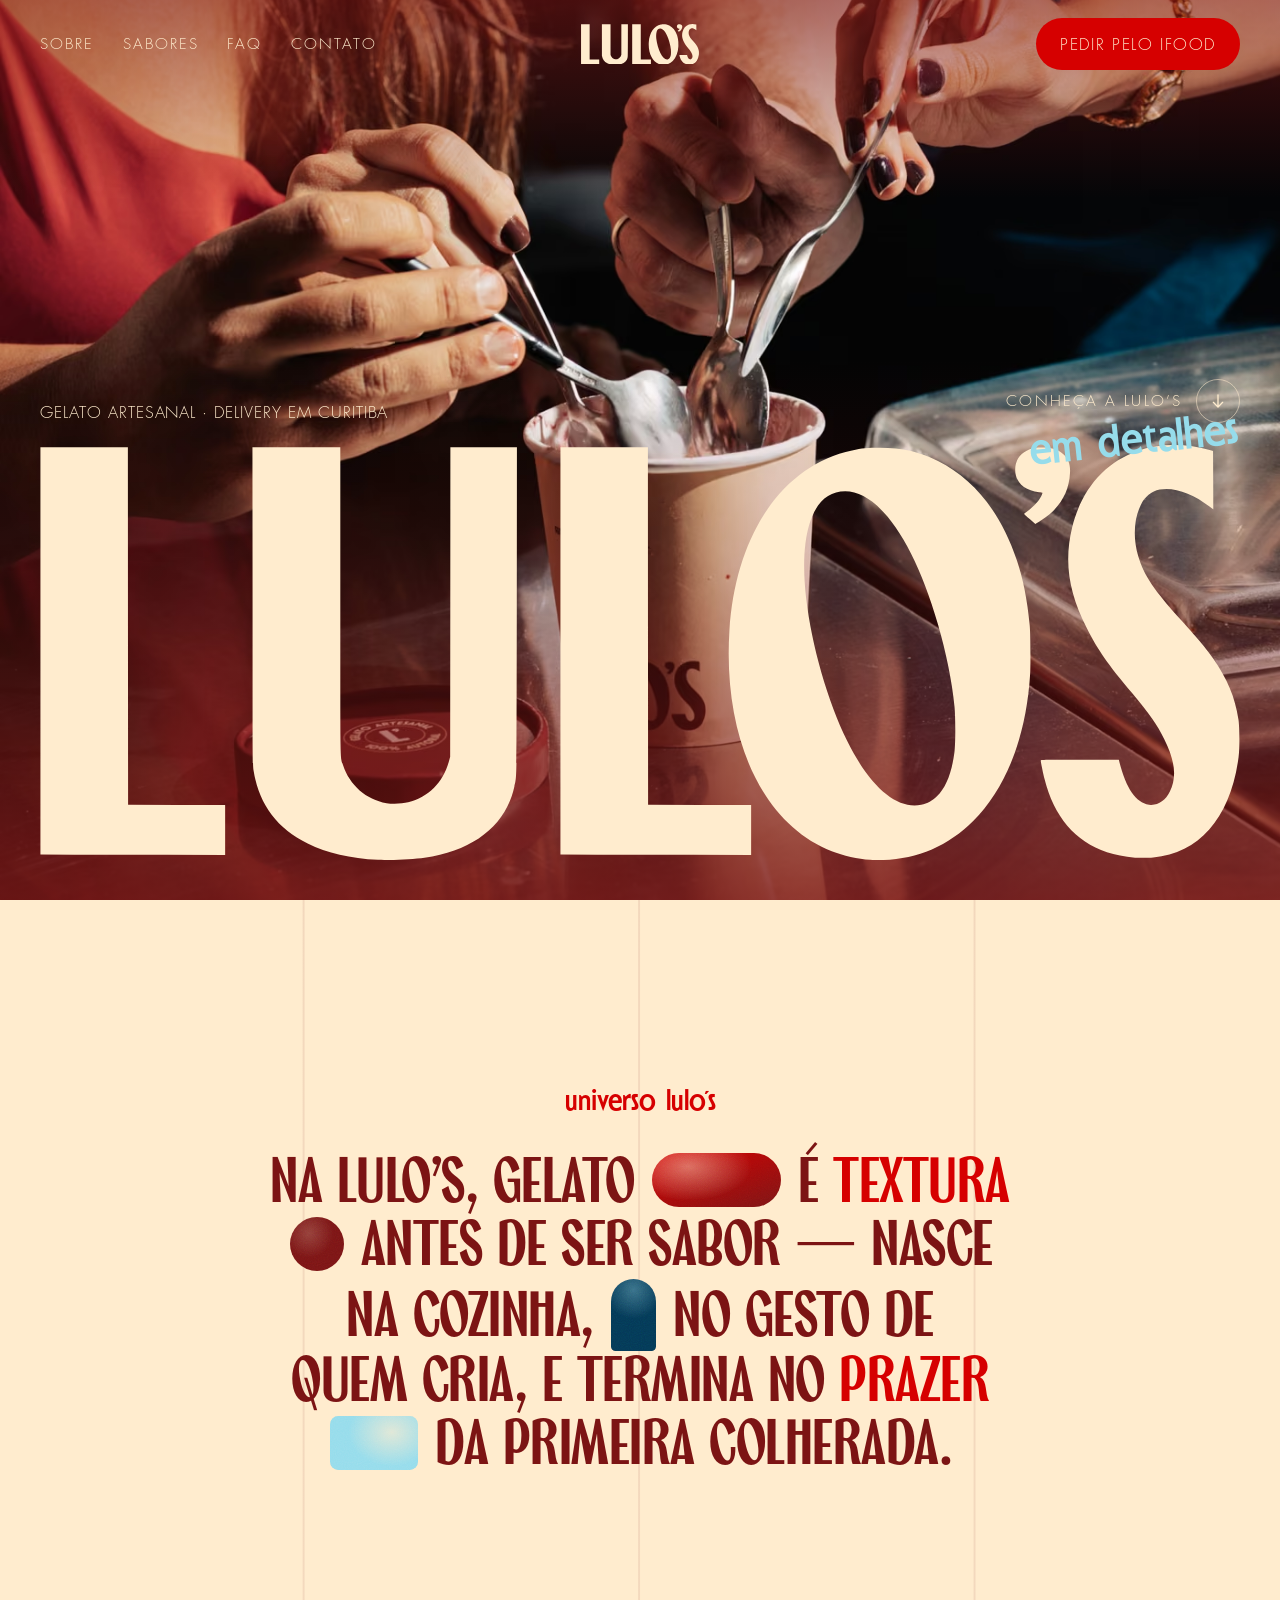
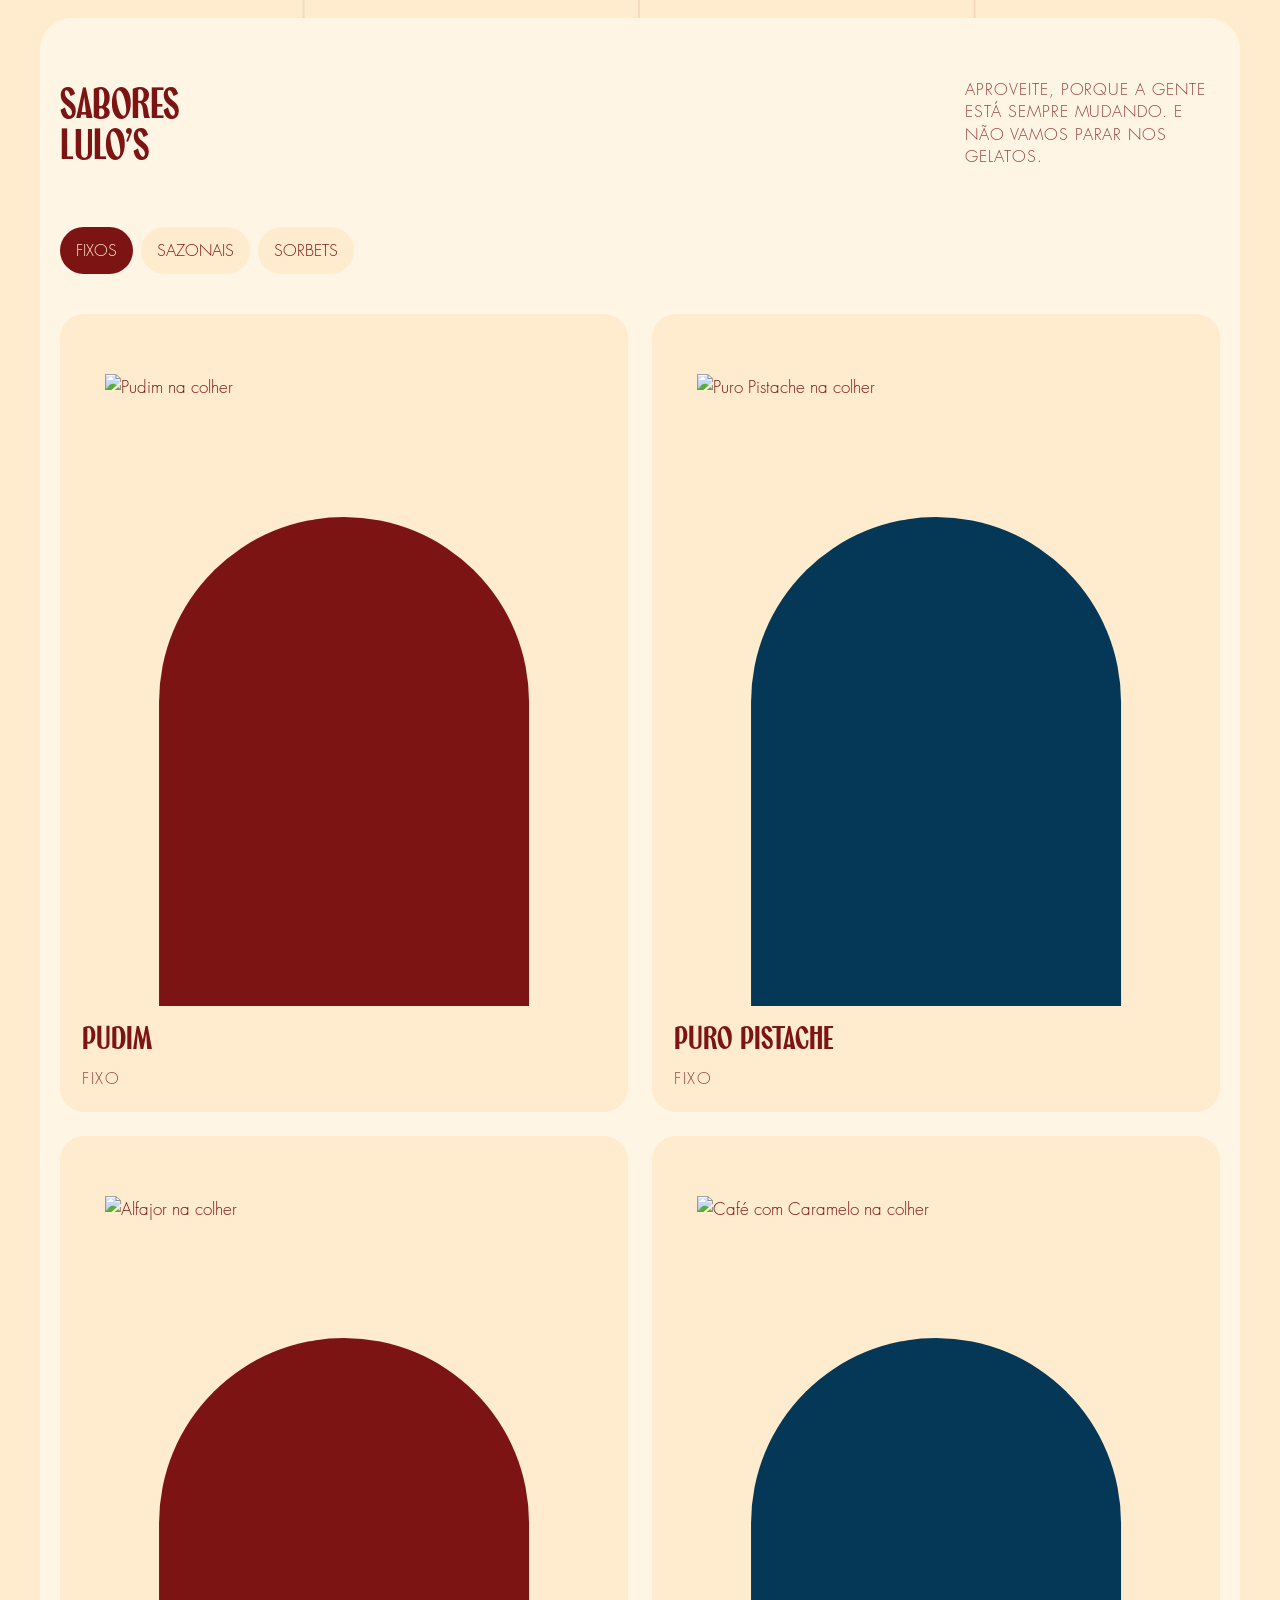
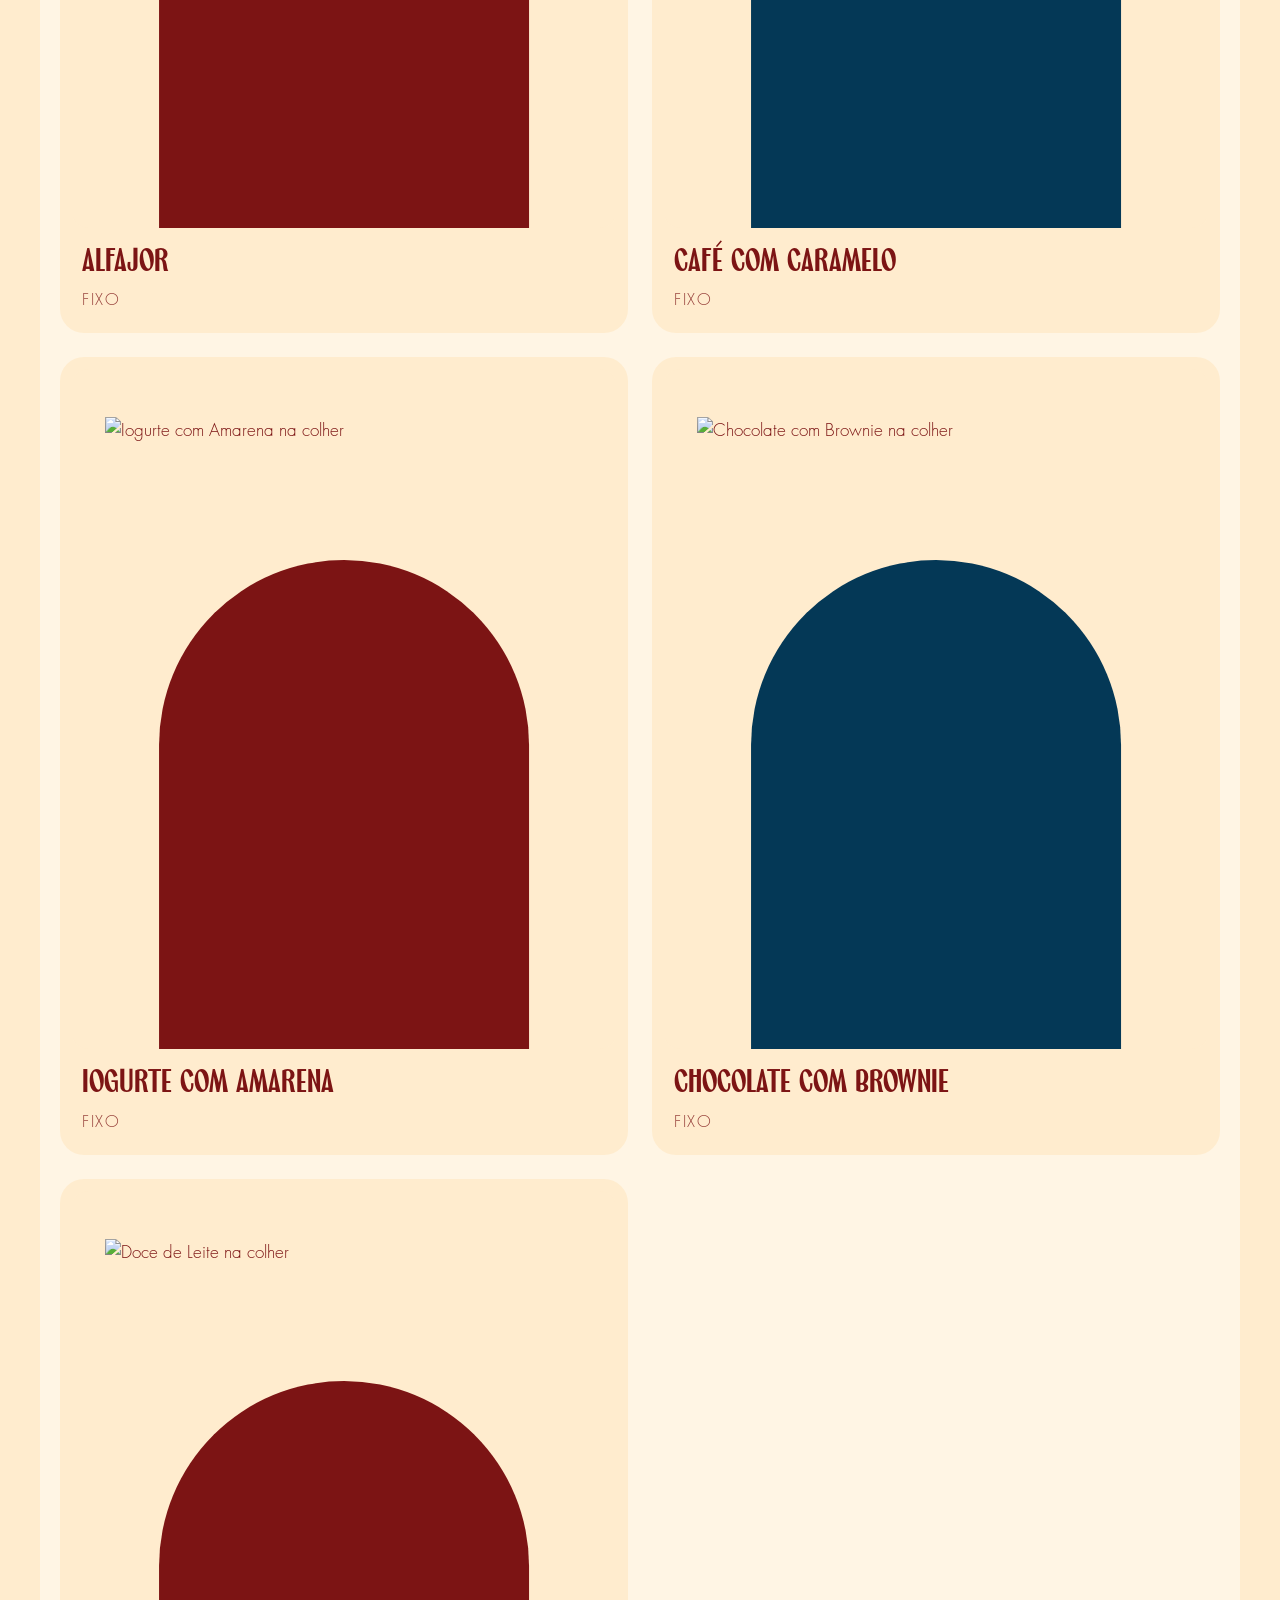
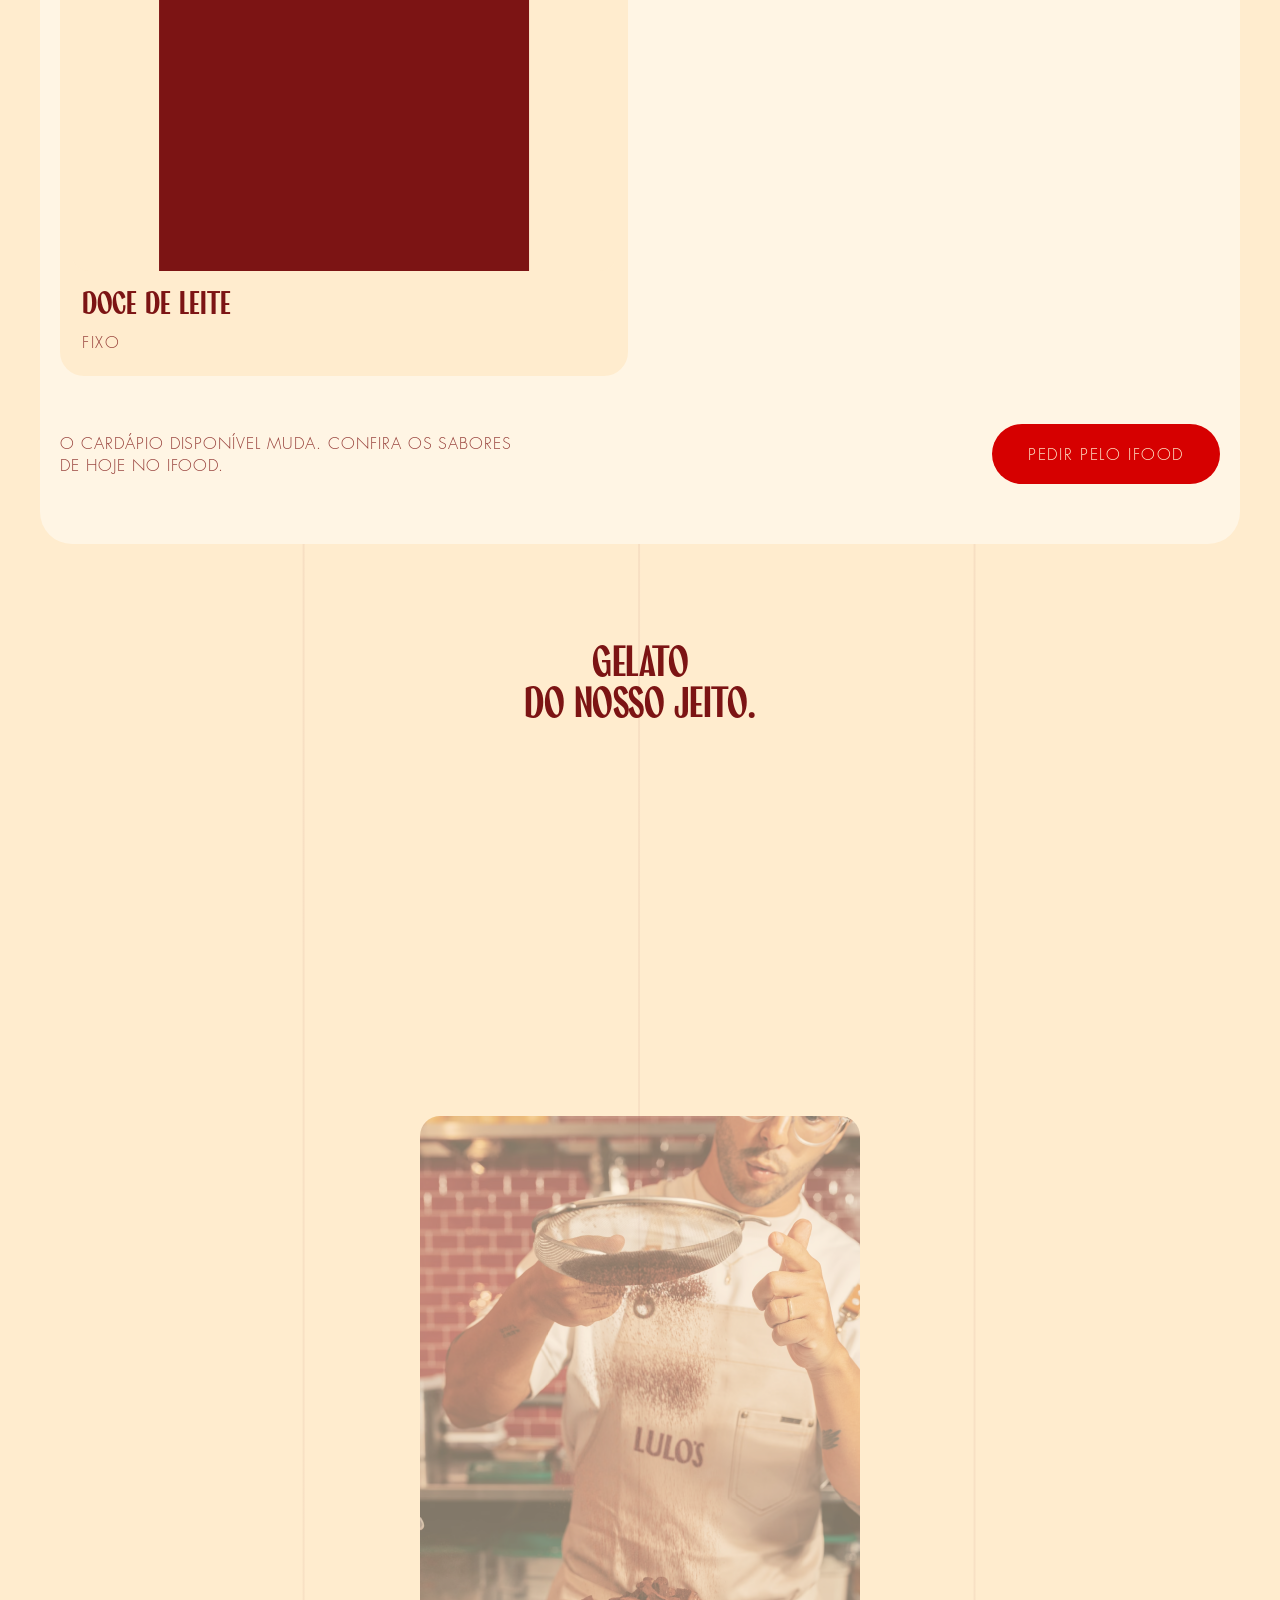
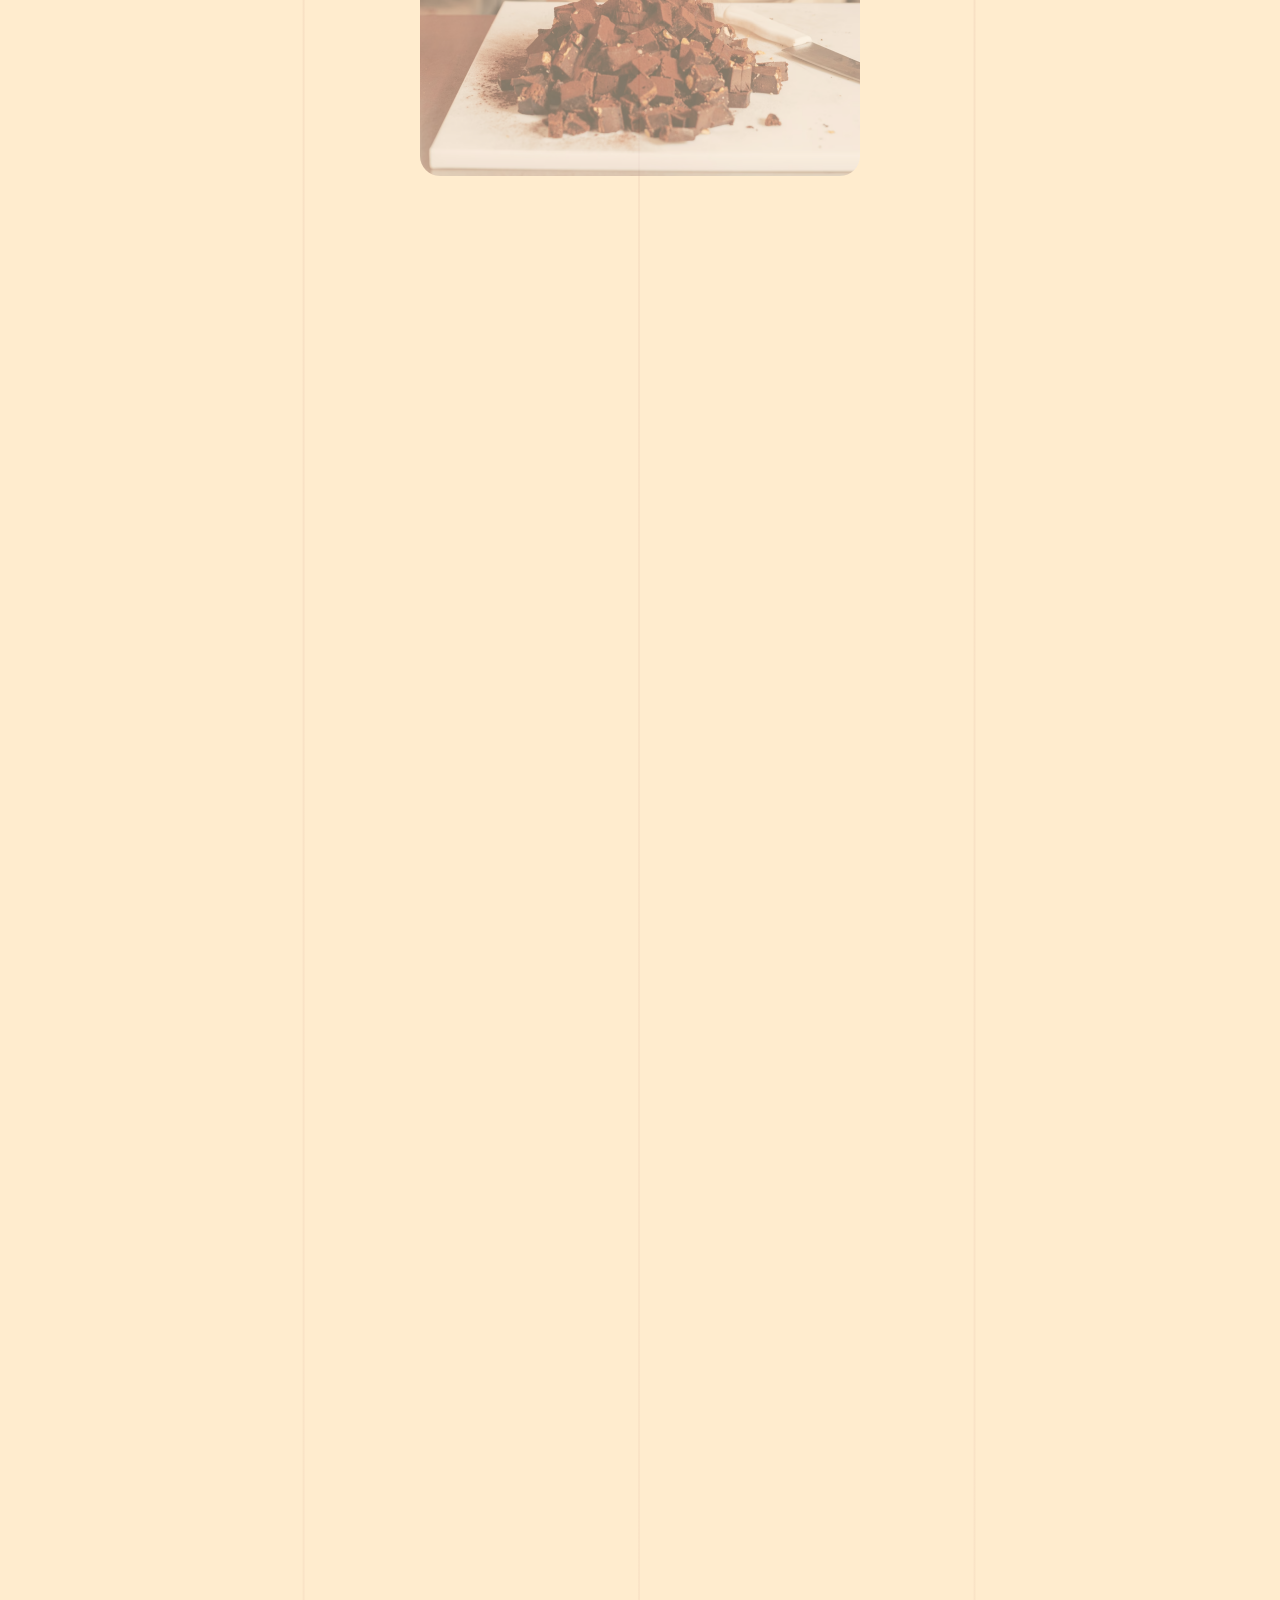
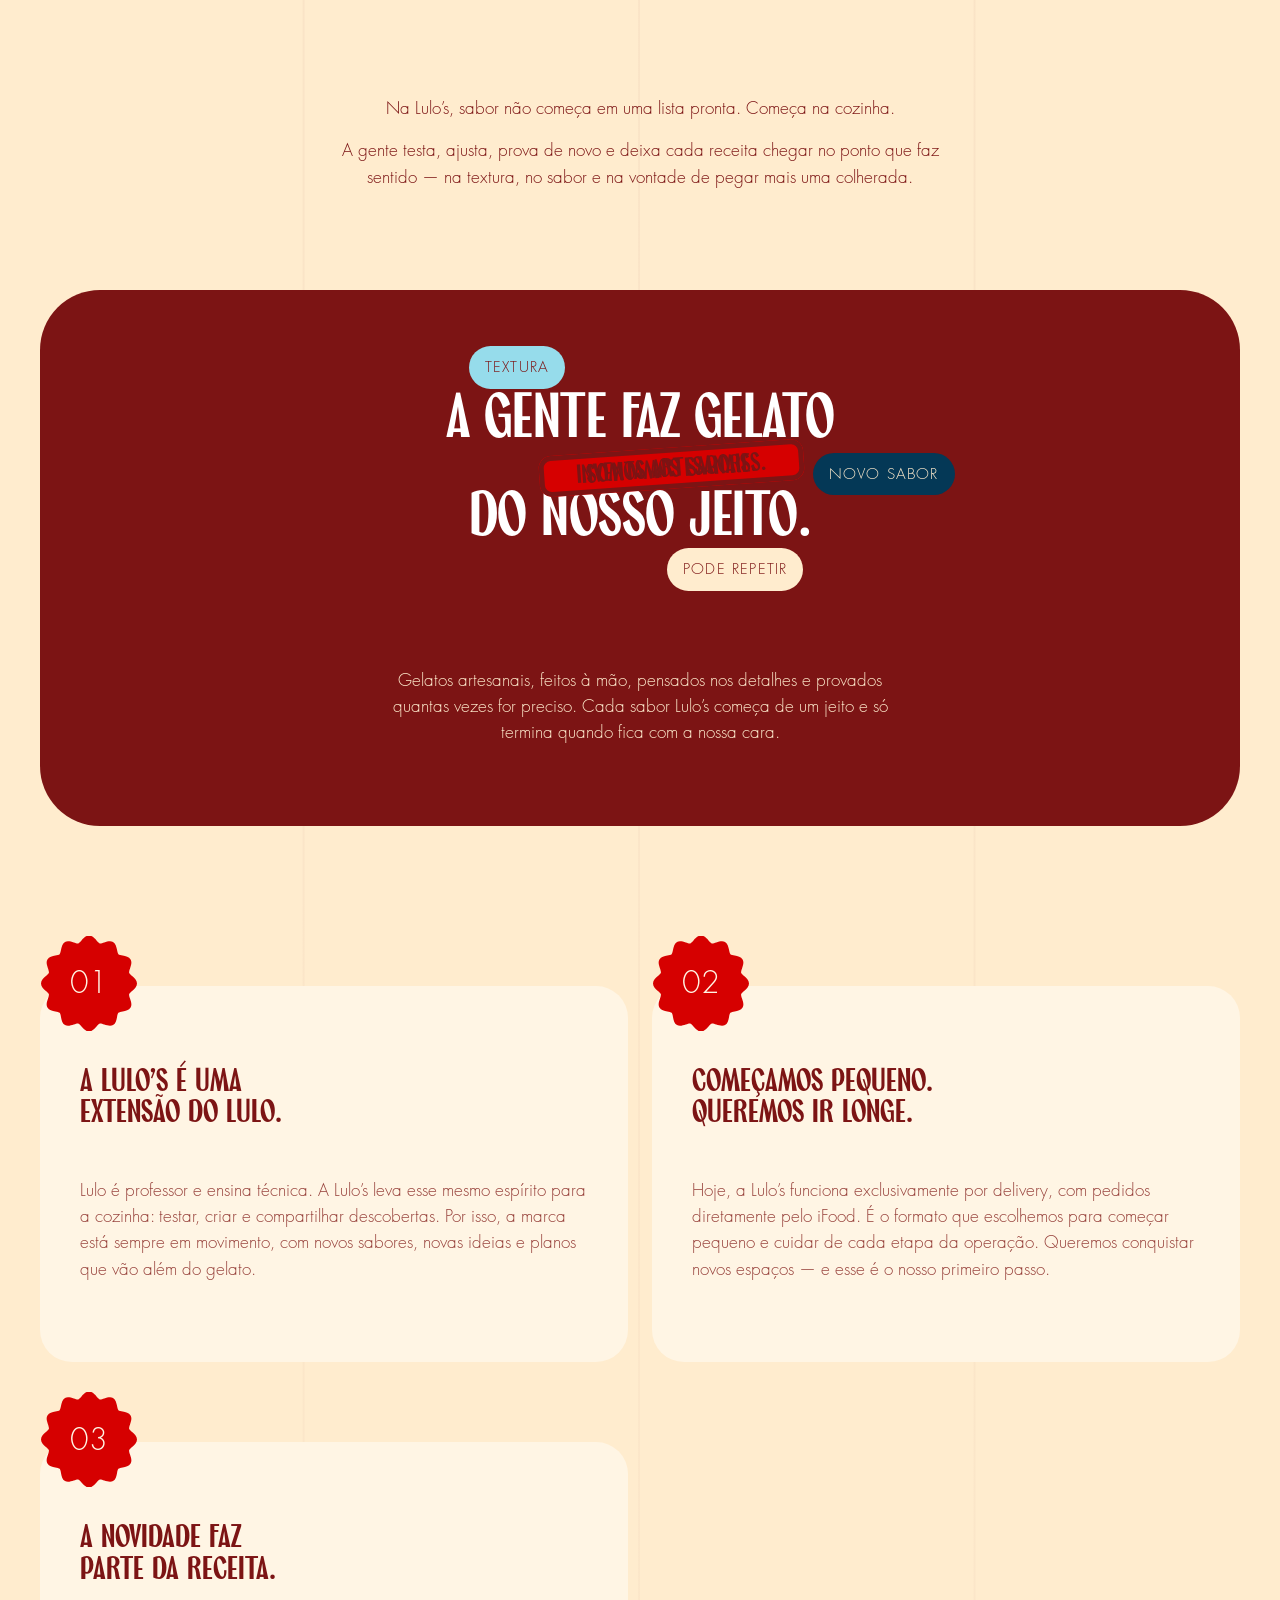
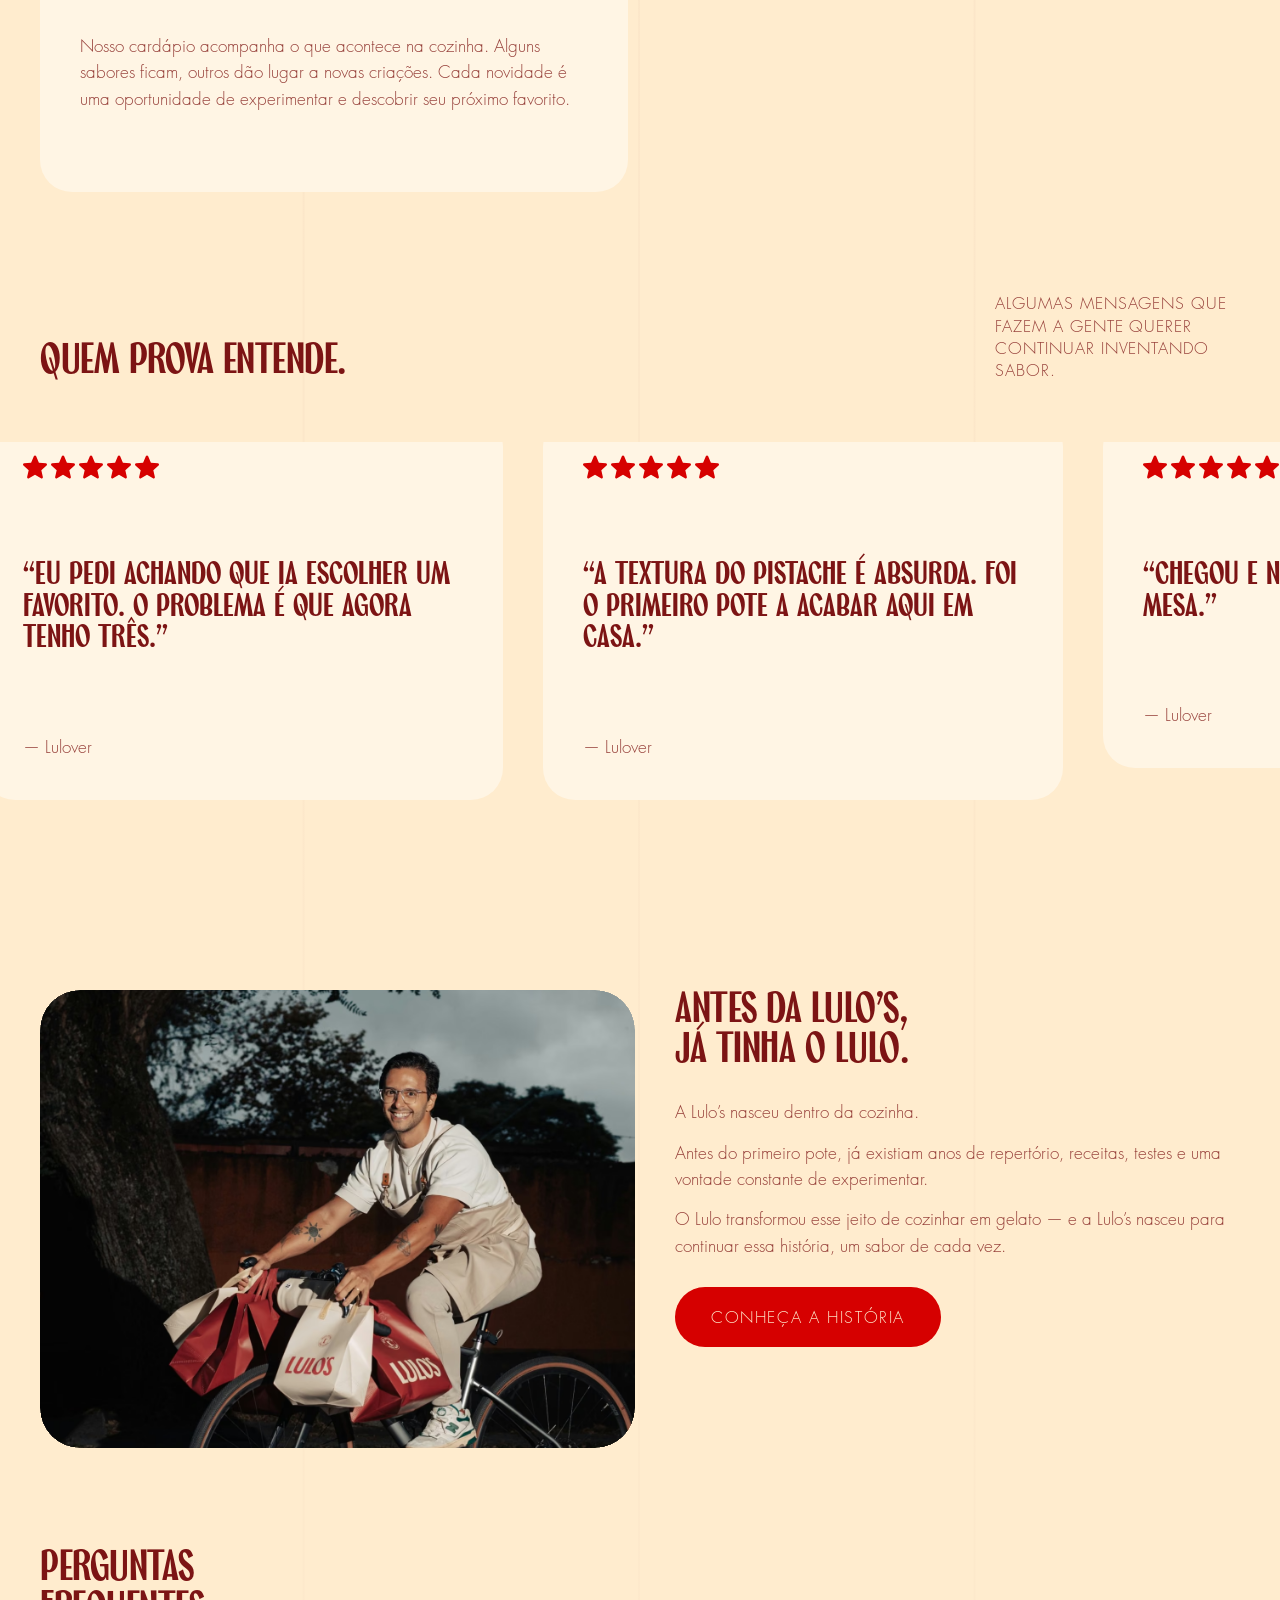
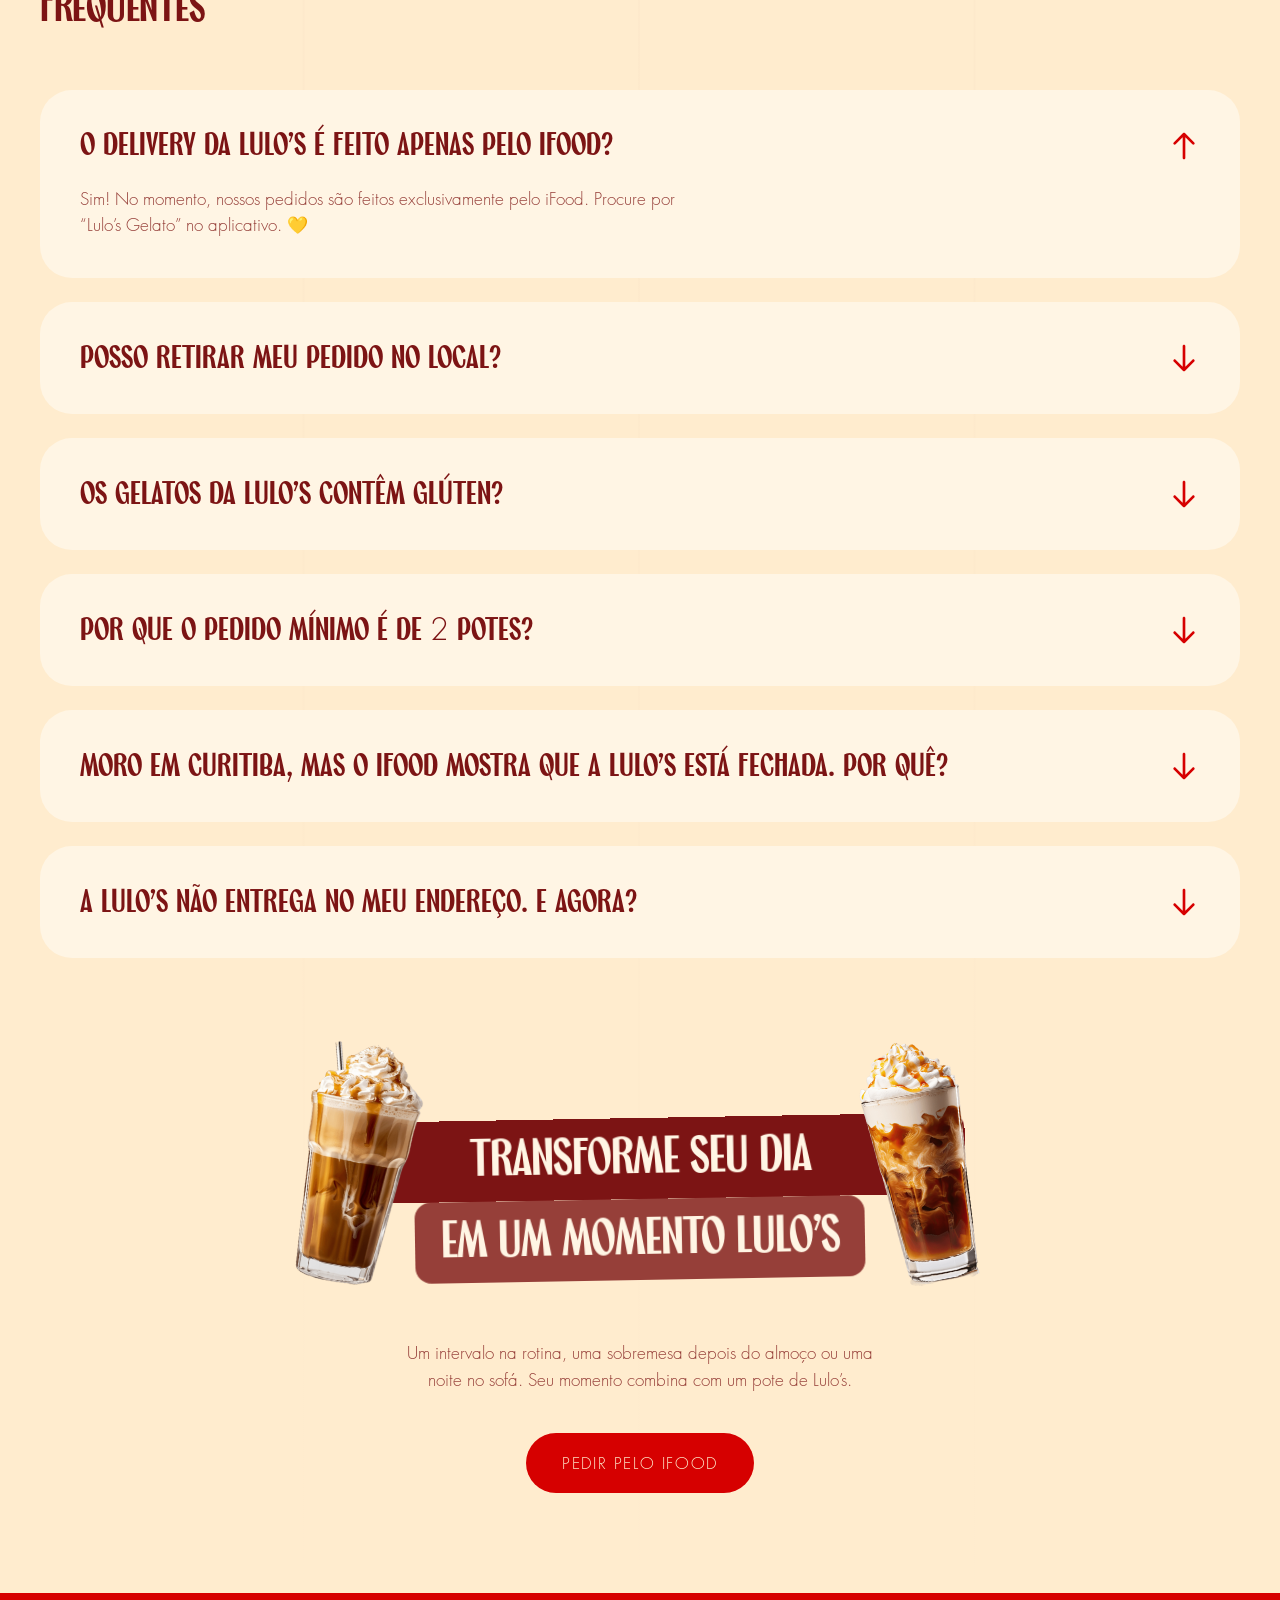
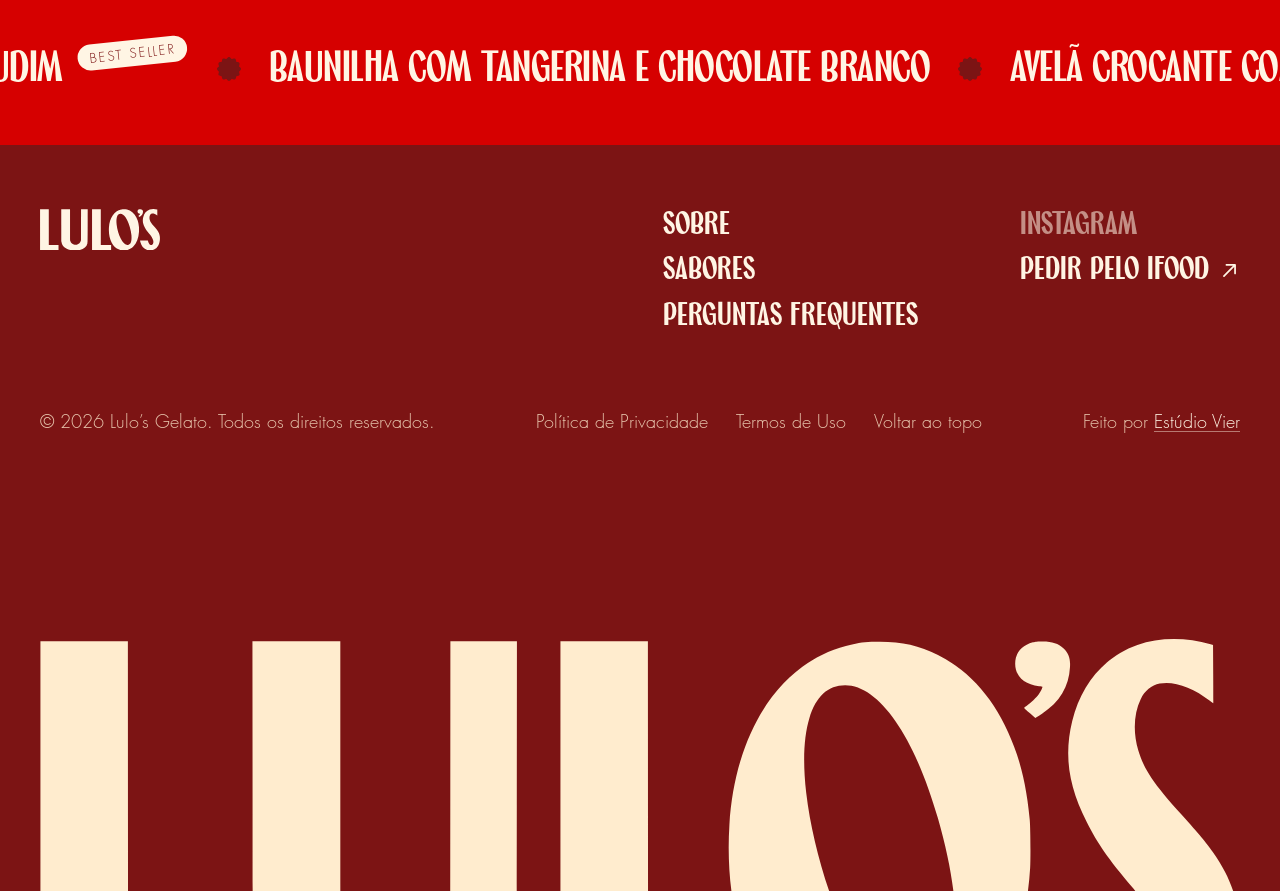
==== index.html @ 6654a29d "Site completo" ====
<!doctype html>
<html lang="pt-BR">
<head>
<meta charset="utf-8">
<meta name="viewport" content="width=device-width, initial-scale=1">
<title>Lulo's Gelato</title>
<meta name="description" content="Lulo's Gelato — gelato artesanal com delivery em Curitiba.">
<link rel="icon" href="assets/img/ui/favicon.svg" type="image/svg+xml">
<link rel="icon" href="assets/img/ui/favicon-32.png" sizes="32x32" type="image/png">
<link rel="apple-touch-icon" href="assets/img/ui/apple-touch-icon.png">
<meta name="theme-color" content="#7C1414">
<link rel="preload" href="assets/fonts/marcione-bold.woff2" as="font" type="font/woff2" crossorigin>
<link rel="preload" href="assets/fonts/futura-lt-pro-light.woff2" as="font" type="font/woff2" crossorigin>
<link rel="preload" as="image" type="image/avif" imagesrcset="assets/img/fotos/hero-pote-colheres-640.avif 640w, assets/img/fotos/hero-pote-colheres-1000.avif 1000w, assets/img/fotos/hero-pote-colheres-1400.avif 1400w, assets/img/fotos/hero-pote-colheres-2000.avif 2000w" imagesizes="100vw" fetchpriority="high">
<link rel="stylesheet" href="css/tokens.css">
<link rel="stylesheet" href="css/base.css">
<link rel="stylesheet" href="css/components.css">
<link rel="stylesheet" href="css/sections.css">
<script>document.documentElement.classList.add('js');</script>
</head>
<body>
<svg class="sr-only" aria-hidden="true" focusable="false" xmlns="http://www.w3.org/2000/svg">
<symbol id="i-star" viewBox="0 0 20 20"><path d="M 18.293 6.518 C 18.214 6.327 18.081 6.165 17.91 6.05 C 17.738 5.936 17.537 5.875 17.331 5.875 L 12.914 5.875 L 10.96 1.314 C 10.88 1.126 10.747 0.966 10.576 0.854 C 10.406 0.742 10.206 0.682 10.002 0.682 C 9.798 0.682 9.599 0.742 9.428 0.854 C 9.258 0.966 9.124 1.126 9.044 1.314 L 7.091 5.875 L 2.675 5.875 C 2.469 5.875 2.267 5.936 2.096 6.051 C 1.925 6.165 1.791 6.328 1.712 6.518 C 1.633 6.709 1.613 6.918 1.653 7.12 C 1.693 7.322 1.792 7.508 1.938 7.654 L 5.144 10.859 L 3.801 16.235 C 3.751 16.433 3.761 16.642 3.829 16.834 C 3.897 17.027 4.02 17.195 4.182 17.318 C 4.345 17.441 4.54 17.514 4.744 17.527 C 4.948 17.54 5.151 17.493 5.328 17.392 L 10.003 14.72 L 14.679 17.393 C 14.856 17.494 15.059 17.541 15.263 17.528 C 15.466 17.514 15.662 17.442 15.824 17.318 C 15.987 17.195 16.11 17.026 16.177 16.834 C 16.245 16.642 16.255 16.433 16.206 16.235 L 14.862 10.859 L 18.067 7.654 C 18.213 7.508 18.313 7.323 18.353 7.12 C 18.393 6.918 18.372 6.708 18.293 6.518 Z" fill="currentColor"/></symbol>
<symbol id="i-arrow-right" viewBox="0 0 16 16"><path d="M 12.388 7.333 L 8.859 3.805 C 8.599 3.545 8.599 3.122 8.859 2.862 C 9.119 2.602 9.542 2.602 9.802 2.862 L 14.469 7.529 C 14.729 7.789 14.729 8.211 14.469 8.471 L 9.802 13.138 C 9.542 13.398 9.119 13.398 8.859 13.138 C 8.599 12.878 8.599 12.455 8.859 12.195 L 12.388 8.667 L 1.997 8.667 C 1.629 8.667 1.331 8.368 1.331 8 C 1.331 7.632 1.629 7.333 1.997 7.333 Z" fill="currentColor"/></symbol>
<symbol id="i-badge" viewBox="0 0 96 95"><path d="M 96 47.5 C 96 50.717 93.401 52.995 91.1 54.998 C 89.875 56.086 88.353 57.402 88.135 58.238 C 87.884 59.153 88.547 61.146 89.097 62.737 C 90.07 65.587 91.158 68.793 89.601 71.506 C 88.009 74.242 84.632 74.894 81.667 75.489 C 80.053 75.81 78.016 76.211 77.374 76.852 C 76.734 77.493 76.333 79.508 76.012 81.145 C 75.429 84.121 74.764 87.486 72.028 89.078 C 69.659 90.44 66.282 89.593 63.271 88.586 C 61.531 87.99 59.596 87.384 58.761 87.612 C 57.937 87.818 56.609 89.352 55.532 90.589 C 53.518 92.878 51.24 95.488 48.011 95.488 C 44.795 95.488 42.494 92.878 40.49 90.577 C 39.426 89.33 38.098 87.818 37.273 87.589 C 36.415 87.384 34.537 87.979 32.809 88.551 C 29.672 89.627 26.364 90.44 24.006 89.078 C 21.258 87.475 20.594 84.109 20.022 81.145 C 19.69 79.508 19.301 77.493 18.66 76.852 C 18.019 76.211 15.981 75.81 14.344 75.489 C 11.379 74.894 8.013 74.242 6.434 71.506 C 4.865 68.793 5.953 65.576 6.937 62.737 C 7.464 61.123 8.139 59.153 7.899 58.238 C 7.67 57.413 6.159 56.074 4.911 54.998 C 2.61 52.995 0 50.717 0 47.5 C 0 44.26 2.61 41.982 4.911 39.967 C 6.159 38.891 7.67 37.563 7.899 36.739 C 8.139 35.823 7.464 33.854 6.937 32.263 C 5.953 29.401 4.865 26.184 6.434 23.471 C 8.013 20.735 11.379 20.071 14.367 19.488 C 15.981 19.167 18.019 18.766 18.66 18.125 C 19.301 17.484 19.69 15.458 20.022 13.832 C 20.594 10.867 21.258 7.502 24.006 5.899 C 26.364 4.537 29.741 5.373 32.763 6.426 C 34.412 6.975 36.449 7.594 37.273 7.387 C 38.098 7.17 39.426 5.624 40.49 4.4 C 42.494 2.099 44.795 -0.5 48.011 -0.5 C 51.24 -0.5 53.518 2.11 55.532 4.4 C 56.609 5.624 57.937 7.158 58.761 7.387 C 59.573 7.582 61.6 6.975 63.271 6.426 C 66.328 5.373 69.659 4.537 72.028 5.899 C 74.764 7.502 75.429 10.867 76.012 13.832 C 76.333 15.458 76.734 17.484 77.374 18.125 C 78.016 18.766 80.053 19.167 81.667 19.488 C 84.632 20.071 88.009 20.735 89.589 23.471 C 91.158 26.196 90.059 29.401 89.097 32.252 C 88.547 33.831 87.884 35.823 88.135 36.739 C 88.353 37.563 89.875 38.891 91.1 39.967 C 93.424 41.982 96.023 44.26 96 47.5 Z" fill="currentColor"/></symbol>
<symbol id="i-stars" viewBox="0 0 136 24"><g><path d="M 0 24 L 0 0 L 24 0 L 24 24 Z" fill="transparent"/><path d="M 23.937 9.206 C 23.78 8.72 23.349 8.375 22.839 8.329 L 15.912 7.7 L 13.173 1.289 C 12.971 0.819 12.511 0.515 12 0.515 C 11.489 0.515 11.029 0.819 10.827 1.29 L 8.088 7.7 L 1.16 8.329 C 0.651 8.376 0.221 8.72 0.063 9.206 C -0.095 9.692 0.051 10.226 0.436 10.562 L 5.672 15.153 L 4.128 21.955 C 4.015 22.455 4.209 22.972 4.624 23.272 C 4.847 23.433 5.108 23.515 5.371 23.515 C 5.598 23.515 5.823 23.454 6.025 23.333 L 12 19.762 L 17.973 23.333 C 18.41 23.596 18.961 23.572 19.375 23.272 C 19.79 22.971 19.984 22.454 19.871 21.955 L 18.327 15.153 L 23.563 10.562 C 23.948 10.226 24.096 9.693 23.937 9.206 Z" fill="currentColor"/></g><g transform="translate(28 0.515)"><path d="M 0 51.485 L 0 27.485 L 24 27.485 L 24 51.485 Z" fill="transparent"/><path d="M 23.937 8.691 C 23.78 8.205 23.349 7.86 22.839 7.814 L 15.912 7.185 L 13.173 0.774 C 12.971 0.304 12.511 0 12 0 C 11.489 0 11.029 0.304 10.827 0.775 L 8.088 7.185 L 1.16 7.814 C 0.651 7.861 0.221 8.205 0.063 8.691 C -0.095 9.177 0.051 9.71 0.436 10.046 L 5.672 14.638 L 4.128 21.44 C 4.015 21.94 4.209 22.457 4.624 22.757 C 4.847 22.918 5.108 23 5.371 23 C 5.598 23 5.823 22.939 6.025 22.818 L 12 19.247 L 17.973 22.818 C 18.41 23.081 18.961 23.057 19.375 22.757 C 19.79 22.456 19.984 21.939 19.871 21.44 L 18.327 14.638 L 23.563 10.047 C 23.948 9.71 24.096 9.178 23.937 8.691 Z" fill="currentColor"/></g><g transform="translate(56 0.515)"><path d="M 0 79.485 L 0 55.485 L 24 55.485 L 24 79.485 Z" fill="transparent"/><path d="M 23.937 8.691 C 23.78 8.205 23.349 7.86 22.839 7.814 L 15.912 7.185 L 13.173 0.774 C 12.971 0.304 12.511 0 12 0 C 11.489 0 11.029 0.304 10.827 0.775 L 8.088 7.185 L 1.16 7.814 C 0.651 7.861 0.221 8.205 0.063 8.691 C -0.095 9.177 0.051 9.71 0.436 10.046 L 5.672 14.638 L 4.128 21.44 C 4.015 21.94 4.209 22.457 4.624 22.757 C 4.847 22.918 5.108 23 5.371 23 C 5.598 23 5.823 22.939 6.025 22.818 L 12 19.247 L 17.973 22.818 C 18.41 23.081 18.961 23.057 19.375 22.757 C 19.79 22.456 19.984 21.939 19.871 21.44 L 18.327 14.638 L 23.563 10.047 C 23.948 9.71 24.096 9.178 23.937 8.691 Z" fill="currentColor"/></g><g transform="translate(84 0.515)"><path d="M 0 107.485 L 0 83.485 L 24 83.485 L 24 107.485 Z" fill="transparent"/><path d="M 23.937 8.691 C 23.78 8.205 23.349 7.86 22.839 7.814 L 15.912 7.185 L 13.173 0.774 C 12.971 0.304 12.511 0 12 0 C 11.489 0 11.029 0.304 10.827 0.775 L 8.088 7.185 L 1.16 7.814 C 0.651 7.861 0.221 8.205 0.063 8.691 C -0.095 9.177 0.051 9.71 0.436 10.046 L 5.672 14.638 L 4.128 21.44 C 4.015 21.94 4.209 22.457 4.624 22.757 C 4.847 22.918 5.108 23 5.371 23 C 5.598 23 5.823 22.939 6.025 22.818 L 12 19.247 L 17.973 22.818 C 18.41 23.081 18.961 23.057 19.375 22.757 C 19.79 22.456 19.984 21.939 19.871 21.44 L 18.327 14.638 L 23.563 10.047 C 23.948 9.71 24.095 9.178 23.937 8.691 Z" fill="currentColor"/></g><g transform="translate(112 0.515)"><path d="M 0 135.485 L 0 111.485 L 24 111.485 L 24 135.485 Z" fill="transparent"/><path d="M 23.937 8.691 C 23.78 8.205 23.349 7.86 22.839 7.814 L 15.912 7.185 L 13.173 0.774 C 12.971 0.304 12.511 0 12 0 C 11.489 0 11.029 0.304 10.827 0.775 L 8.088 7.185 L 1.16 7.814 C 0.651 7.861 0.221 8.205 0.063 8.691 C -0.095 9.177 0.051 9.71 0.436 10.046 L 5.672 14.638 L 4.128 21.44 C 4.015 21.94 4.209 22.457 4.624 22.757 C 4.847 22.918 5.108 23 5.371 23 C 5.598 23 5.823 22.939 6.025 22.818 L 12 19.247 L 17.973 22.818 C 18.41 23.081 18.961 23.057 19.375 22.757 C 19.79 22.456 19.984 21.939 19.871 21.44 L 18.327 14.638 L 23.563 10.047 C 23.948 9.71 24.095 9.178 23.937 8.691 Z" fill="currentColor"/></g></symbol>
<symbol id="i-arrow-up" viewBox="0 0 32 32"><path d="M 14.669 7.218 L 7.611 14.276 C 7.091 14.796 6.246 14.796 5.726 14.276 C 5.206 13.756 5.206 12.91 5.726 12.39 L 15.059 3.057 C 15.579 2.536 16.425 2.536 16.945 3.057 L 26.278 12.39 C 26.798 12.91 26.798 13.756 26.278 14.276 C 25.758 14.796 24.913 14.796 24.393 14.276 L 17.335 7.218 L 17.335 28 C 17.335 28.736 16.738 29.333 16.002 29.333 C 15.266 29.333 14.669 28.736 14.669 28 Z" fill="currentColor"/></symbol>
<symbol id="i-lulos" viewBox="4 4 2813 973"><path fill="currentColor" fill-rule="evenodd" d="M796.5,976.4C731.1,973.0 677.1,960.4 631.5,938.0C558.3,902.1 516.5,845.3 504.3,765.0C502.7,754.2 502.6,729.8 502.3,381.2L502.0,9.0L605.0,9.0L708.0,9.0L708.0,367.3C708.0,764.5 707.5,733.3 714.5,754.7C730.0,801.6 768.7,835.3 816.4,843.6C829.9,846.0 854.2,845.1 867.0,841.7C915.4,829.0 949.5,794.5 962.8,744.6L965.5,734.5L965.8,371.8L966.0,9.0L1044.0,9.0L1122.0,9.0L1121.7,391.2C1121.4,808.8 1121.8,777.5 1116.0,804.5C1096.3,895.0 1021.4,954.3 905.3,971.5C878.4,975.5 824.8,977.9 796.5,976.4ZM1950.0,976.3C1922.0,974.6 1886.2,966.6 1860.0,956.3C1697.7,892.4 1604.5,691.6 1620.1,439.5C1634.0,214.1 1745.2,50.7 1907.6,16.7C1930.8,11.8 1943.5,10.6 1972.5,10.6C2025.1,10.6 2065.1,19.7 2109.0,41.6C2194.0,84.2 2257.2,163.8 2294.1,275.0C2309.2,320.8 2318.2,366.2 2324.1,427.5C2325.8,445.1 2326.4,518.2 2325.1,540.3C2316.2,687.0 2269.5,807.5 2191.5,885.5C2126.2,950.8 2043.2,982.0 1950.0,976.3ZM2571.0,971.3C2546.0,968.9 2524.1,964.7 2505.2,958.5C2430.4,933.9 2381.0,875.9 2358.5,786.0C2354.9,771.7 2350.0,747.4 2350.0,744.0C2350.0,742.0 2350.8,742.0 2441.5,742.0L2532.9,742.0L2534.0,746.2C2549.9,808.9 2572.7,842.1 2603.5,847.2C2623.0,850.4 2641.8,838.7 2652.6,816.5C2669.1,782.5 2665.1,745.2 2639.5,693.5C2623.3,660.8 2604.3,633.7 2564.5,586.2C2506.9,517.5 2483.5,484.0 2458.0,433.5C2414.6,347.7 2404.3,276.7 2423.6,197.0C2445.0,109.0 2499.4,45.3 2576.5,18.0C2627.1,0.1 2690.1,-0.5 2748.1,16.4L2753.8,18.1L2754.2,86.3C2754.4,123.8 2754.5,154.6 2754.4,154.8C2754.3,155.0 2750.6,152.3 2746.3,148.9C2706.8,117.4 2660.6,101.5 2628.7,108.6C2609.3,112.9 2593.8,125.6 2584.2,145.0C2568.1,177.9 2565.9,222.9 2578.5,264.5C2592.2,309.9 2613.7,341.8 2680.9,416.3C2721.6,461.6 2738.1,481.3 2753.2,503.1C2787.9,553.0 2805.0,593.8 2813.3,647.0C2816.2,665.8 2816.4,714.4 2813.7,735.5C2795.3,875.9 2723.3,960.6 2613.5,971.0C2603.3,971.9 2579.2,972.1 2571.0,971.3ZM85.7,964.3L5.0,964.0L5.0,486.5L5.0,9.0L107.5,9.0L210.0,9.0L210.2,428.2L210.5,847.5L324.2,847.8L438.0,848.0L438.0,906.5L438.0,965.0L302.2,964.8C227.6,964.6 130.2,964.4 85.7,964.3ZM1311.8,964.3L1224.0,964.0L1224.0,486.5L1224.0,9.0L1326.5,9.0L1429.0,9.0L1429.2,428.2L1429.5,847.5L1550.2,847.8L1671.0,848.0L1671.0,906.5L1671.0,965.0L1535.2,964.8C1460.6,964.6 1360.0,964.4 1311.8,964.3ZM2069.7,847.4C2084.9,844.3 2095.5,838.5 2107.1,827.0C2128.2,806.1 2141.2,772.8 2147.7,723.5C2150.2,703.8 2150.3,642.4 2147.7,617.0C2141.7,557.6 2128.9,493.9 2108.9,424.3C2053.9,232.0 1970.7,112.8 1891.5,112.7C1851.6,112.6 1822.9,138.9 1807.5,189.6C1794.4,232.7 1791.8,293.5 1800.1,364.5C1812.7,473.5 1851.0,606.6 1896.0,697.5C1949.0,804.7 2012.3,859.3 2069.7,847.4ZM2325.4,178.9C2307.6,163.8 2308.6,166.1 2317.2,160.4C2326.3,154.3 2339.8,141.5 2345.7,133.2C2349.6,127.8 2354.0,118.7 2354.0,116.1C2354.0,115.6 2350.4,114.9 2346.0,114.6C2311.7,111.6 2290.0,91.2 2290.0,62.0C2290.0,37.3 2304.8,19.5 2331.5,11.8C2338.3,9.9 2341.8,9.6 2354.5,9.6C2377.6,9.8 2390.7,14.2 2403.6,26.2C2415.3,37.2 2419.7,50.0 2418.5,69.9C2415.9,116.2 2394.9,151.3 2352.9,179.5C2348.3,182.6 2342.9,186.0 2340.9,187.1L2337.2,188.9L2325.4,178.9Z"/></symbol>
<symbol id="i-flower" viewBox="0 0 24 24"><path d="M24 12.0014C24 12.8057 23.3503 13.3753 22.7751 13.8762C22.4688 14.1481 22.0882 14.4773 22.0338 14.6862C21.9709 14.9151 22.1369 15.4132 22.2742 15.8111C22.5175 16.5238 22.7894 17.3252 22.4002 18.0035C22.0024 18.6876 21.1581 18.8507 20.4168 18.9996C20.0133 19.0797 19.5039 19.1799 19.3436 19.3402C19.1834 19.5005 19.0832 20.0043 19.0031 20.4136C18.8571 21.1577 18.6911 21.9992 18.0071 22.3971C17.4147 22.7377 16.5704 22.5259 15.8178 22.2741C15.3828 22.1252 14.8991 21.9735 14.6902 22.0307C14.4841 22.0822 14.1521 22.4658 13.8831 22.7749C13.3794 23.3474 12.8099 24 12.0028 24C11.1987 24 10.6234 23.3474 10.1226 22.7721C9.85641 22.4601 9.52442 22.0822 9.31837 22.025C9.10373 21.9735 8.63437 22.1223 8.20222 22.2655C7.41806 22.5345 6.59097 22.7377 6.00141 22.3971C5.31457 21.9964 5.14857 21.1549 5.00548 20.4136C4.92249 20.0043 4.82517 19.5005 4.66491 19.3402C4.50464 19.1799 3.99523 19.0797 3.58596 18.9996C2.84474 18.8507 2.00334 18.6876 1.60839 18.0035C1.21631 17.3252 1.4882 16.5209 1.73432 15.8111C1.86597 15.4075 2.03481 14.9151 1.97471 14.6862C1.91748 14.4801 1.53971 14.1452 1.22775 13.8762C0.652506 13.3753 0 12.8057 0 12.0014C0 11.1914 0.652506 10.6218 1.22775 10.118C1.53971 9.84898 1.91748 9.51698 1.97471 9.31091C2.03481 9.08192 1.86597 8.58962 1.73432 8.19176C1.4882 7.4762 1.21631 6.67192 1.60839 5.99354C2.00334 5.30949 2.84474 5.14346 3.59169 4.99748C3.99523 4.91733 4.50464 4.81716 4.66491 4.65689C4.82517 4.49658 4.92249 3.98996 5.00548 3.58354C5.14857 2.8422 5.31457 2.00071 6.00141 1.59999C6.59097 1.25936 7.43523 1.46834 8.19078 1.73168C8.6029 1.86906 9.11231 2.02363 9.31837 1.9721C9.52442 1.91769 9.85641 1.5313 10.1226 1.22505C10.6234 0.649737 11.1987 0 12.0028 0C12.8099 0 13.3794 0.652602 13.8831 1.22505C14.1521 1.5313 14.4841 1.91483 14.6902 1.9721C14.8934 2.02077 15.3999 1.86906 15.8178 1.73168C16.5819 1.46834 17.4147 1.25936 18.0071 1.59999C18.6911 2.00071 18.8571 2.8422 19.0031 3.58354C19.0832 3.98996 19.1834 4.49658 19.3436 4.65689C19.5039 4.81716 20.0133 4.91733 20.4168 4.99748C21.1581 5.14346 22.0024 5.30949 22.3973 5.99354C22.7894 6.67479 22.5146 7.4762 22.2742 8.1889C22.1369 8.58389 21.9709 9.08192 22.0338 9.31091C22.0882 9.51698 22.4688 9.84898 22.7751 10.118C23.356 10.6218 24.0057 11.1914 24 12.0014Z" fill="currentColor"/></symbol>
<symbol id="i-cross" viewBox="0 0 20 20"><path d="M4.164 4.167 15.83 15.833M4.17 15.833 15.836 4.167" fill="none" stroke="currentColor" stroke-width="2" stroke-linecap="round" stroke-linejoin="round"/></symbol>
<symbol id="i-menu" viewBox="0 0 24 24"><path d="M3 6h18M3 12h18M3 18h18" fill="none" stroke="currentColor" stroke-width="2" stroke-linecap="round"/></symbol>
<symbol id="i-close" viewBox="0 0 24 24"><path d="M18 6 6 18M6 6l12 12" fill="none" stroke="currentColor" stroke-width="2" stroke-linecap="round"/></symbol>
</svg>

<header class="nav" data-nav>
  <nav class="nav__inner" aria-label="Principal">
    <div class="nav__links t-nav">
      <a href="#sobre">Sobre</a>
      <a href="#sabores">Sabores</a>
      <a href="#faq">FAQ</a>
      <a href="contato/">Contato</a>
    </div>
    <div class="nav__brand">
      <a class="nav__logo" href="#top" aria-label="Lulo's Gelato — início"><svg aria-hidden="true"><use href="#i-lulos"/></svg></a>
      <button class="nav__toggle" type="button" aria-label="Abrir menu" aria-expanded="false" data-nav-toggle>
        <svg class="i-menu"><use href="#i-menu"/></svg>
        <svg class="i-close"><use href="#i-close"/></svg>
      </button>
    </div>
    <div class="nav__cta">
      <a class="btn-primary" href="https://www.ifood.com.br/delivery/curitiba-pr/lulos-gelato-vila-izabel/eab49cfd-b926-47e3-b847-c1823b3fb209?utm_medium=shar" target="_blank" rel="noopener noreferrer" data-ifood="cabecalho" data-roll>Pedir pelo iFood</a>
    </div>
  </nav>
</header>

<div class="page" id="top">
  <div class="page__bg" aria-hidden="true"><img src="assets/img/ui/page-bg.svg" alt=""></div>

  <main class="main">

    <!-- ============================== HERO — Lulo's em detalhes -->
    <section class="hero" aria-label="Lulo's em detalhes" data-hero>
      <div class="hero__media" data-hero-media>
        <div class="hero__placeholder" aria-hidden="true"></div>
        <!-- Foto de abertura: aparece enquanto o vídeo "Lulo’s em detalhes" não existe (e como fundo enquanto ele carrega) -->
        <picture class="hero__still">
          <source type="image/avif" srcset="assets/img/fotos/hero-pote-colheres-640.avif 640w, assets/img/fotos/hero-pote-colheres-1000.avif 1000w, assets/img/fotos/hero-pote-colheres-1400.avif 1400w, assets/img/fotos/hero-pote-colheres-2000.avif 2000w" sizes="100vw">
          <source type="image/webp" srcset="assets/img/fotos/hero-pote-colheres-640.webp 640w, assets/img/fotos/hero-pote-colheres-1000.webp 1000w, assets/img/fotos/hero-pote-colheres-1400.webp 1400w, assets/img/fotos/hero-pote-colheres-2000.webp 2000w" sizes="100vw">
          <img src="assets/img/fotos/hero-pote-colheres-1400.jpg" srcset="assets/img/fotos/hero-pote-colheres-640.jpg 640w, assets/img/fotos/hero-pote-colheres-1000.jpg 1000w, assets/img/fotos/hero-pote-colheres-1400.jpg 1400w, assets/img/fotos/hero-pote-colheres-2000.jpg 2000w" sizes="100vw" width="2000" height="3000" alt="Três colheres dividindo um pote de gelato Lulo’s" fetchpriority="high" decoding="async">
        </picture>

        <!-- Film: drop the files at assets/video/ with these names (poster = first frame, ~1600px jpg) -->
        <!-- Vídeo "Lulo’s em detalhes": quando o arquivo existir, salve em assets/video/ e adicione dentro do <video>:
             <source src="assets/video/lulos-em-detalhes.webm" type="video/webm">
             <source src="assets/video/lulos-em-detalhes.mp4" type="video/mp4"> -->
        <video class="hero__video" autoplay muted loop playsinline preload="metadata"
               poster="assets/img/fotos/hero-pote-colheres-1400.jpg" data-hero-video></video>
        <div class="hero__shade" aria-hidden="true"></div>
      </div>

      <div class="hero__content">
        <div class="hero__inner">
          <div class="hero__meta" data-hero-intro="fade">
            <p class="hero__kicker t-label">Gelato artesanal · Delivery em Curitiba</p>
            <a class="hero__about t-nav" href="#sobre">
              Conheça a Lulo’s
              <span class="hero__about-arrow" aria-hidden="true"><svg><use href="#i-arrow-right"/></svg></span>
            </a>
          </div>
          <div class="hero__brand">
            <span class="hero__tag t-detail" data-hero-intro="tag">em detalhes</span>
            <h1 class="hero__logo">
              <span class="sr-only">Lulo’s Gelato</span>
              <svg aria-hidden="true" data-hero-intro="logo"><use href="#i-lulos"/></svg>
            </h1>
          </div>
        </div>
      </div>
    </section>

    <!-- ============================== MANIFESTO / UNIVERSO LULO'S
         Fotos (quando existirem): assets/img/manifesto/colher.jpg · textura.jpg · gesto.jpg · ingrediente.jpg —
         basta colocar um <img src="…" alt="…"> dentro de cada .m-media; até lá cada espaço mostra um bloco de cor da paleta -->
    <section class="manifesto" id="universo" aria-labelledby="manifesto-title">
      <div class="manifesto__content">
        <p class="manifesto__eyebrow t-detail" data-reveal="up">universo lulo’s</p>
        <h2 class="manifesto__statement t-h2" id="manifesto-title" data-manifesto>Na Lulo’s, gelato <span class="m-media m-media--pill m-media--red" data-m-media></span> é <em>textura</em> <span class="m-media m-media--circle m-media--bordo" data-m-media></span> antes de ser sabor — nasce na cozinha, <span class="m-media m-media--arch m-media--navy" data-m-media></span> no gesto de quem cria, e termina no <em>prazer</em> <span class="m-media m-media--rect m-media--sky" data-m-media></span> da primeira colherada.</h2>
      </div>
    </section>

    <!-- ============================== EXPLORE / PRODUCTS -->
    <section class="explore" id="sabores" data-reveal="up">
      <div class="explore__panel">
        <div class="section-head">
          <h2 class="section-head__title t-h2">Sabores
Lulo’s</h2>
          <p class="section-head__support t-label">Aproveite, porque a gente está sempre mudando. E não vamos parar nos gelatos.</p>
        </div>
        <div class="products" data-products>
          <div class="tabs" role="tablist" aria-label="Tipos de sabor" data-tabs></div>
          <div class="product-grid" role="tabpanel" data-product-grid></div>
          <div class="products__note">
            <p class="t-label">O cardápio disponível muda. Confira os sabores de hoje no iFood.</p>
            <a class="btn-primary" href="https://www.ifood.com.br/delivery/curitiba-pr/lulos-gelato-vila-izabel/eab49cfd-b926-47e3-b847-c1823b3fb209?utm_medium=shar" target="_blank" rel="noopener noreferrer" data-ifood="sabores" data-roll>Pedir pelo iFood</a>
          </div>
        </div>
      </div>
    </section>

    <!-- ============================== VIDEO -->
    <section class="video-sec" data-reveal="up">
      <h2 class="video-sec__title t-h2">Gelato
do nosso jeito.</h2>
      <div class="video-sec__main">
        <div class="video-sec__stage" data-video-stage>
          <div class="video-sec__wrap">
            <div class="video-sec__frame" data-video-frame>
              <picture class="video-sec__photo">
                <source type="image/avif" srcset="assets/img/fotos/cozinha-brownie-640.avif 640w, assets/img/fotos/cozinha-brownie-1000.avif 1000w, assets/img/fotos/cozinha-brownie-1400.avif 1400w, assets/img/fotos/cozinha-brownie-2000.avif 2000w" sizes="(max-width: 809.98px) calc(100vw - 40px), 1200px">
                <source type="image/webp" srcset="assets/img/fotos/cozinha-brownie-640.webp 640w, assets/img/fotos/cozinha-brownie-1000.webp 1000w, assets/img/fotos/cozinha-brownie-1400.webp 1400w, assets/img/fotos/cozinha-brownie-2000.webp 2000w" sizes="(max-width: 809.98px) calc(100vw - 40px), 1200px">
                <img src="assets/img/fotos/cozinha-brownie-1400.jpg" srcset="assets/img/fotos/cozinha-brownie-640.jpg 640w, assets/img/fotos/cozinha-brownie-1000.jpg 1000w, assets/img/fotos/cozinha-brownie-1400.jpg 1400w, assets/img/fotos/cozinha-brownie-2000.jpg 2000w" sizes="(max-width: 809.98px) calc(100vw - 40px), 1200px" width="2000" height="3000" alt="Lulo polvilhando cacau sobre cubos de brownie na cozinha da Lulo’s" loading="lazy" decoding="async">
              </picture>
            </div>
          </div>
          <h5 class="video-sec__label video-sec__label--lt t-h5">Testa,
ajusta</h5>
          <h5 class="video-sec__label video-sec__label--rt t-h5">Prova
de novo</h5>
          <div class="video-sec__spacer" data-video-spacer></div>
        </div>
        <div class="video-sec__text">
          <p class="t-body">Na Lulo’s, sabor não começa em uma lista pronta. Começa na cozinha.</p>
          <p class="t-body">A gente testa, ajusta, prova de novo e deixa cada receita chegar no ponto que faz sentido — na textura, no sabor e na vontade de pegar mais uma colherada.</p>
        </div>
      </div>
    </section>

    <!-- ============================== CHILL UP -->
    <section class="chill" data-reveal="up">
      <div class="chill__content">
        <div class="chill__panel">
          <div class="chill__frame">
            <p class="chip chill__chip chill__chip--1 t-tag">Textura</p>
            <p class="chip chill__chip chill__chip--2 t-tag">Novo sabor</p>
            <p class="chip chill__chip chill__chip--4 t-tag">Pode repetir</p>
            <div class="chill__text">
              <p class="chill__line t-chill">A gente faz gelato</p>
              <div class="chill__badge">
                <p class="sr-only">Somos artesanais. Inventamos sabores. Levamos textura a sério.</p>
                <div class="words" data-words data-interval="3600" aria-hidden="true">
                  <span class="words__item">Somos artesanais.</span>
                  <span class="words__item">Inventamos sabores.</span>
                  <span class="words__item">Levamos textura a sério.</span>
                </div>
              </div>
              <p class="chill__line t-chill">do nosso jeito.</p>
            </div>
          </div>
          <p class="chill__support t-body">Gelatos artesanais, feitos à mão, pensados nos detalhes e provados quantas vezes for preciso. Cada sabor Lulo’s começa de um jeito e só termina quando fica com a nossa cara.</p>
        </div>
      </div>
    </section>

    <!-- ============================== FEATURES -->
    <section class="features" aria-label="Jeito Lulo’s">
      <article class="feature-card" data-reveal="up" data-reveal-delay="0">
        <div class="feature-card__badge">
          <svg class="feature-card__badge-shape" data-spin><use href="#i-badge"/></svg>
          <h3 class="feature-card__num t-h3">01</h3>
        </div>
        <div class="feature-card__content">
          <h4 class="feature-card__title t-h4 c-brown">A Lulo’s é uma
extensão do Lulo.</h4>
          <p class="feature-card__text t-body c-rust">Lulo é professor e ensina técnica. A Lulo’s leva esse mesmo espírito para a cozinha: testar, criar e compartilhar descobertas. Por isso, a marca está sempre em movimento, com novos sabores, novas ideias e planos que vão além do gelato.</p>
        </div>
      </article>
      <article class="feature-card" data-reveal="up" data-reveal-delay="0.2">
        <div class="feature-card__badge">
          <svg class="feature-card__badge-shape" data-spin><use href="#i-badge"/></svg>
          <h3 class="feature-card__num t-h3">02</h3>
        </div>
        <div class="feature-card__content">
          <h4 class="feature-card__title t-h4 c-brown">Começamos pequeno.
Queremos ir longe.</h4>
          <p class="feature-card__text t-body c-rust">Hoje, a Lulo’s funciona exclusivamente por delivery, com pedidos diretamente pelo iFood. É o formato que escolhemos para começar pequeno e cuidar de cada etapa da operação. Queremos conquistar novos espaços — e esse é o nosso primeiro passo.</p>
        </div>
      </article>
      <article class="feature-card" data-reveal="up" data-reveal-delay="0.4">
        <div class="feature-card__badge">
          <svg class="feature-card__badge-shape" data-spin><use href="#i-badge"/></svg>
          <h3 class="feature-card__num t-h3">03</h3>
        </div>
        <div class="feature-card__content">
          <h4 class="feature-card__title t-h4 c-brown">A novidade faz
parte da receita.</h4>
          <p class="feature-card__text t-body c-rust">Nosso cardápio acompanha o que acontece na cozinha. Alguns sabores ficam, outros dão lugar a novas criações. Cada novidade é uma oportunidade de experimentar e descobrir seu próximo favorito.</p>
        </div>
      </article>
    </section>

    <!-- ============================== TESTIMONIALS -->
    <section class="testimonials" data-reveal="up">
      <div class="testimonials__content">
        <div class="section-head">
          <h2 class="section-head__title t-h2">Quem prova
entende.</h2>
          <p class="section-head__support t-label">Algumas mensagens que fazem a gente querer continuar inventando sabor.</p>
        </div>

        <!-- ⚠ PLACEHOLDER — depoimentos FICTÍCIOS e TEMPORÁRIOS, só para layout.
             Substituir por mensagens reais (com autorização) antes de publicar.
             Cada .testimonial-slot é um depoimento; a lista alimenta o ticker (desktop/tablet) e o slideshow (celular). -->
        <template data-testimonials>
          <div class="testimonial-slot" data-placeholder><figure class="testimonial-card">
            <svg class="testimonial-card__stars" aria-label="5 estrelas"><use href="#i-stars"/></svg>
            <blockquote class="testimonial-card__quote t-h4 c-brown">“Eu pedi achando que ia escolher um favorito. O problema é que agora tenho três.”</blockquote>
            <figcaption class="testimonial-card__name t-body c-rust">— Lulover</figcaption>
          </figure></div>
          <div class="testimonial-slot" data-placeholder><figure class="testimonial-card">
            <svg class="testimonial-card__stars" aria-label="5 estrelas"><use href="#i-stars"/></svg>
            <blockquote class="testimonial-card__quote t-h4 c-brown">“A textura do pistache é absurda. Foi o primeiro pote a acabar aqui em casa.”</blockquote>
            <figcaption class="testimonial-card__name t-body c-rust">— Lulover</figcaption>
          </figure></div>
          <div class="testimonial-slot" data-placeholder><figure class="testimonial-card">
            <svg class="testimonial-card__stars" aria-label="5 estrelas"><use href="#i-stars"/></svg>
            <blockquote class="testimonial-card__quote t-h4 c-brown">“Chegou e não durou dez minutos na mesa.”</blockquote>
            <figcaption class="testimonial-card__name t-body c-rust">— Lulover</figcaption>
          </figure></div>
        </template>

        <div class="ticker testimonials__ticker" data-ticker data-speed="60" data-hover-factor="0.5" data-source="[data-testimonials]"></div>

        <div class="slideshow testimonials__slides" data-slideshow data-source="[data-testimonials]" data-interval="3000">
          <div class="slideshow__viewport"><div class="slideshow__track"></div></div>
          <div class="slideshow__dots" role="tablist" aria-label="Depoimentos"></div>
        </div>
      </div>
    </section>

    <!-- ============================== STORY (image + text) -->
    <section class="story" id="sobre" data-reveal="up">
      <div class="story__content">
        <div class="story__media">
          <!-- Foto: Lulo de bicicleta com as sacolas da Lulo’s (recorte paisagem via object-position, sem alterar a imagem) -->
          <div class="story__image" data-image-reveal>
            <picture>
              <source type="image/avif" srcset="assets/img/fotos/lulo-bike-640.avif 640w, assets/img/fotos/lulo-bike-1000.avif 1000w, assets/img/fotos/lulo-bike-1400.avif 1400w" sizes="(max-width: 809.98px) calc(100vw - 40px), (max-width: 1439.98px) calc(100vw - 80px), 50vw">
              <source type="image/webp" srcset="assets/img/fotos/lulo-bike-640.webp 640w, assets/img/fotos/lulo-bike-1000.webp 1000w, assets/img/fotos/lulo-bike-1400.webp 1400w" sizes="(max-width: 809.98px) calc(100vw - 40px), (max-width: 1439.98px) calc(100vw - 80px), 50vw">
              <img class="story__photo" src="assets/img/fotos/lulo-bike-1000.jpg" srcset="assets/img/fotos/lulo-bike-640.jpg 640w, assets/img/fotos/lulo-bike-1000.jpg 1000w, assets/img/fotos/lulo-bike-1400.jpg 1400w" sizes="(max-width: 809.98px) calc(100vw - 40px), (max-width: 1439.98px) calc(100vw - 80px), 50vw" width="1716" height="2576" alt="Lulo sorrindo de bicicleta, com sacolas da Lulo’s penduradas no guidão" loading="lazy" decoding="async">
            </picture>
            <div class="story__overlay"></div>
          </div>
        </div>
        <div class="story__text" data-reveal="up">
          <h2 class="story__title t-h2">Antes da Lulo’s,
já tinha o Lulo.</h2>
          <div class="story__body t-body">
            <p>A Lulo’s nasceu dentro da cozinha.</p>
            <p>Antes do primeiro pote, já existiam anos de repertório, receitas, testes e uma vontade constante de experimentar.</p>
            <p>O Lulo transformou esse jeito de cozinhar em gelato — e a Lulo’s nasceu para continuar essa história, um sabor de cada vez.</p>
          </div>
          <a class="btn-primary" href="#" data-about data-roll>Conheça a história</a>
        </div>
      </div>
    </section>

    <!-- ============================== FAQ -->
    <section class="faq" id="faq" data-reveal="up">
      <div class="faq__content">
        <div class="section-head">
          <h2 class="section-head__title t-h2">Perguntas
frequentes</h2>
        </div>
        <div class="faq-list" data-accordion>
          <div class="faq-item is-open" data-reveal="up-100" data-reveal-spring="0.1">
            <button class="faq-item__q" type="button" aria-expanded="true">
              <h4 class="faq-item__q-text t-h4">O delivery da Lulo’s é feito apenas pelo iFood?</h4>
              <svg class="faq-item__icon"><use href="#i-arrow-up"/></svg>
            </button>
            <div class="faq-item__a"><div class="faq-item__a-inner"><div class="faq-item__a-text t-body c-rust"><p>Sim! No momento, nossos pedidos são feitos exclusivamente pelo iFood. Procure por “Lulo’s Gelato” no aplicativo. 💛</p></div></div></div>
          </div>
          <div class="faq-item" data-reveal="up-100" data-reveal-spring="0.2">
            <button class="faq-item__q" type="button" aria-expanded="false">
              <h4 class="faq-item__q-text t-h4">Posso retirar meu pedido no local?</h4>
              <svg class="faq-item__icon"><use href="#i-arrow-up"/></svg>
            </button>
            <div class="faq-item__a"><div class="faq-item__a-inner"><div class="faq-item__a-text t-body c-rust"><p>No momento, não. 💛 Operamos exclusivamente com delivery pelo iFood e ainda não oferecemos retirada no local.</p></div></div></div>
          </div>
          <div class="faq-item" data-reveal="up-100" data-reveal-spring="0.3">
            <button class="faq-item__q" type="button" aria-expanded="false">
              <h4 class="faq-item__q-text t-h4">Os gelatos da Lulo’s contêm glúten?</h4>
              <svg class="faq-item__icon"><use href="#i-arrow-up"/></svg>
            </button>
            <div class="faq-item__a"><div class="faq-item__a-inner"><div class="faq-item__a-text t-body c-rust"><p>Alguns sabores não levam glúten na composição, mas outros levam, como o Brownie.</p><p>Como utilizamos os mesmos equipamentos durante a produção, pode haver contaminação cruzada. Por isso, não indicamos nossos produtos para pessoas com doença celíaca ou que precisem de uma dieta totalmente livre de glúten. 💛</p></div></div></div>
          </div>
          <div class="faq-item" data-reveal="up-100" data-reveal-spring="0.4">
            <button class="faq-item__q" type="button" aria-expanded="false">
              <h4 class="faq-item__q-text t-h4">Por que o pedido mínimo é de 2 potes?</h4>
              <svg class="faq-item__icon"><use href="#i-arrow-up"/></svg>
            </button>
            <div class="faq-item__a"><div class="faq-item__a-inner"><div class="faq-item__a-text t-body c-rust"><p>Porque fazer um gelato artesanal de verdade envolve muito mais do que você imagina.</p><p>Da escolha dos ingredientes à produção, passando pelas embalagens térmicas e pela logística de entrega, cuidamos de cada detalhe para que seu gelato chegue com a qualidade que queremos.</p><p>Por enquanto, o pedido mínimo de 2 potes é o que torna toda essa operação possível.</p><p>Nossa dica? Peça para dividir com alguém ou guarde o segundo pote para outro momento. A gente garante que você vai agradecer depois. :)</p></div></div></div>
          </div>
          <div class="faq-item" data-reveal="up-100" data-reveal-spring="0.5">
            <button class="faq-item__q" type="button" aria-expanded="false">
              <h4 class="faq-item__q-text t-h4">Moro em Curitiba, mas o iFood mostra que a Lulo’s está fechada. Por quê?</h4>
              <svg class="faq-item__icon"><use href="#i-arrow-up"/></svg>
            </button>
            <div class="faq-item__a"><div class="faq-item__a-inner"><div class="faq-item__a-text t-body c-rust"><p>Como nossas entregas são feitas exclusivamente pelo iFood, pode ser que seu endereço esteja fora da nossa área de cobertura ou que você esteja acessando fora do horário de funcionamento.</p><p>Confira nossos horários de delivery e tente novamente. ❤️</p></div></div></div>
          </div>
          <div class="faq-item" data-reveal="up-100" data-reveal-spring="0.6">
            <button class="faq-item__q" type="button" aria-expanded="false">
              <h4 class="faq-item__q-text t-h4">A Lulo’s não entrega no meu endereço. E agora?</h4>
              <svg class="faq-item__icon"><use href="#i-arrow-up"/></svg>
            </button>
            <div class="faq-item__a"><div class="faq-item__a-inner"><div class="faq-item__a-text t-body c-rust"><p>Ainda não conseguimos chegar a todos os bairros de Curitiba, mas temos uma dica: tente fazer seu pedido quando estiver próximo à região da Vila Izabel, onde fica nossa produção.</p><p>Assim, você pode aproveitar a Lulo’s mesmo estando fora da nossa área de entrega habitual.</p></div></div></div>
          </div>
        </div>
      </div>
    </section>

    <!-- ============================== CTA -->
    <section class="cta" data-reveal="up">
      <div class="cta__inner">
        <div class="cta__top">
          <figure class="cta__img cta__img--left" data-cta-img><img src="assets/img/cta-left.png" width="796" height="1660" alt="Imagem provisória — foto de produto Lulo’s em breve" loading="lazy"></figure>
          <figure class="cta__img cta__img--right" data-cta-img><img src="assets/img/cta-right.png" width="692" height="1660" alt="Imagem provisória — foto de produto Lulo’s em breve" loading="lazy"></figure>
          <div class="cta__title">
            <div class="cta__row cta__row--1"><p class="t-cta">Transforme seu dia</p></div>
            <div class="cta__row cta__row--2"><p class="t-cta">em um momento Lulo’s</p></div>
          </div>
        </div>
        <div class="cta__bottom">
          <p class="t-body">Um intervalo na rotina, uma sobremesa depois do almoço ou uma noite no sofá. Seu momento combina com um pote de Lulo’s.</p>
          <a class="btn-primary" href="https://www.ifood.com.br/delivery/curitiba-pr/lulos-gelato-vila-izabel/eab49cfd-b926-47e3-b847-c1823b3fb209?utm_medium=shar" target="_blank" rel="noopener noreferrer" data-ifood="cta-final" data-roll>Pedir pelo iFood</a>
        </div>
      </div>
      <div class="cta__marker" data-cta-marker aria-hidden="true"></div>
    </section>
  </main>

  <!-- ============================== FOOTER -->
  <footer class="footer">
    <!-- Sabores atuais (faixa animada). As cópias criadas para o loop recebem aria-hidden no JS;
         com movimento reduzido a faixa fica parada e rolável à mão (data-static-scroll). -->
    <div class="ticker footer-ticker" data-ticker data-speed="60" data-hover-factor="0.5" data-static-scroll role="region" aria-label="Sabores atuais da Lulo’s">
      <div class="footer-ticker__item">
        <ul class="footer-ticker__row">
          <li class="footer-ticker__flavor"><span class="t-h2">Pudim</span><span class="footer-ticker__seal">Best seller</span><svg class="footer-ticker__sep" aria-hidden="true"><use href="#i-flower"/></svg></li>
          <li class="footer-ticker__flavor"><span class="t-h2">Baunilha com Tangerina e Chocolate Branco</span><svg class="footer-ticker__sep" aria-hidden="true"><use href="#i-flower"/></svg></li>
          <li class="footer-ticker__flavor"><span class="t-h2">Avelã Crocante com Chocolate Branco</span><svg class="footer-ticker__sep" aria-hidden="true"><use href="#i-flower"/></svg></li>
          <li class="footer-ticker__flavor"><span class="t-h2">Mousse de Maracujá</span><svg class="footer-ticker__sep" aria-hidden="true"><use href="#i-flower"/></svg></li>
          <li class="footer-ticker__flavor"><span class="t-h2">Alfajor</span><svg class="footer-ticker__sep" aria-hidden="true"><use href="#i-flower"/></svg></li>
          <li class="footer-ticker__flavor"><span class="t-h2">Brigadeiro</span><svg class="footer-ticker__sep" aria-hidden="true"><use href="#i-flower"/></svg></li>
          <li class="footer-ticker__flavor"><span class="t-h2">Puro Pistache</span><svg class="footer-ticker__sep" aria-hidden="true"><use href="#i-flower"/></svg></li>
          <li class="footer-ticker__flavor"><span class="t-h2">Café com Caramelo</span><svg class="footer-ticker__sep" aria-hidden="true"><use href="#i-flower"/></svg></li>
          <li class="footer-ticker__flavor"><span class="t-h2">Iogurte Grego com Amarena</span><svg class="footer-ticker__sep" aria-hidden="true"><use href="#i-flower"/></svg></li>
          <li class="footer-ticker__flavor"><span class="t-h2">Chocolate com Brownie</span><svg class="footer-ticker__sep" aria-hidden="true"><use href="#i-flower"/></svg></li>
          <li class="footer-ticker__flavor"><span class="t-h2">Sorbet de Melancia com Framboesa</span><svg class="footer-ticker__sep" aria-hidden="true"><use href="#i-flower"/></svg></li>
        </ul>
      </div>
    </div>

    <div class="footer__content">
      <div class="footer__main">
        <a class="footer__logo" href="#top" aria-label="Lulo’s Gelato — início">
          <svg class="footer__logo-lulos" aria-hidden="true"><use href="#i-lulos"/></svg>
        </a>
        <nav class="footer__nav" aria-label="Rodapé">
          <ul class="footer__col">
            <li><a class="t-h4" href="#sobre">Sobre</a></li>
            <li><a class="t-h4" href="#sabores">Sabores</a></li>
            <li><a class="t-h4" href="#faq">Perguntas frequentes</a></li>
          </ul>
          <ul class="footer__col">
            <li><a class="t-h4" href="#" data-instagram>Instagram</a></li>
            <li><a class="t-h4 footer__order" href="https://www.ifood.com.br/delivery/curitiba-pr/lulos-gelato-vila-izabel/eab49cfd-b926-47e3-b847-c1823b3fb209?utm_medium=shar" target="_blank" rel="noopener noreferrer" data-ifood="rodape">Pedir pelo iFood <svg aria-hidden="true"><use href="#i-arrow-right"/></svg></a></li>
          </ul>
        </nav>
      </div>

      <div class="footer__credit">
        <div class="footer__line" data-line><span></span></div>
        <div class="footer__credit-row t-foot">
          <p class="footer__copy">© <span data-year>2026</span> Lulo’s Gelato. Todos os direitos reservados.</p>
          <ul class="footer__legal">
            <li><a href="politica-de-privacidade/">Política de Privacidade</a></li>
            <li><a href="termos-de-uso/">Termos de Uso</a></li>
            <li><a href="#top" data-back-top>Voltar ao topo</a></li>
          </ul>
          <p class="footer__made">Feito por <a href="https://www.estudiovier.com.br" target="_blank" rel="noopener noreferrer" data-vier>Estúdio Vier</a></p>
        </div>
      </div>
    </div>

    <div class="footer__wordmark" data-footer-wordmark>
      <svg class="footer__wordmark-logo" aria-label="Lulo's"><use href="#i-lulos"/></svg>
    </div>
  </footer>
</div>

<script type="module" src="js/main.js"></script>
</body>
</html>
---- css/tokens.css ----
/* ==========================================================================
   Design tokens — LULO'S GELATO
   Breakpoints (inherited from the reference architecture):
     desktop  >= 1440px
     tablet   810px – 1439.98px
     phone    <= 809.98px
   ========================================================================== */

/* Marcione (display). The trial file ships placeholder digits, so digits are
   excluded via unicode-range and fall back to the next font in the stack.
   Remove the unicode-range once the licensed file is installed. */
@font-face {
  font-family: "Marcione";
  src: url("../assets/fonts/marcione-bold.woff2") format("woff2");
  font-weight: 100 900; font-style: normal; font-display: swap;
  unicode-range: U+0000-002F, U+003A-10FFFF;
}
@font-face {
  font-family: "Futura LT Pro";
  src: url("../assets/fonts/futura-lt-pro-light.woff2") format("woff2");
  font-weight: 100 900; font-style: normal; font-display: swap;
}
@font-face {
  font-family: "Decofast";
  src: url("../assets/fonts/decofast.woff2") format("woff2");
  font-weight: 100 900; font-style: normal; font-display: swap;
}

:root {
  color-scheme: light;

  /* ---- Official palette ---- */
  --c-bordo: #7c1414;   /* base (with creme) */
  --c-red:   #d60000;   /* impact */
  --c-creme: #ffecce;   /* base (with bordô) */
  --c-navy:  #043856;   /* strategic breaks / contrast */
  --c-sky:   #96dceb;   /* surprise, detail, breath — use sparingly */

  /* derived tints (same hues, no new colors) */
  --c-creme-light: color-mix(in srgb, var(--c-creme) 55%, #fff);
  --c-bordo-soft:  color-mix(in srgb, var(--c-bordo) 80%, var(--c-creme));

  /* ---- Semantic aliases used by components (legacy names from the reference build) ---- */
  --c-brown: var(--c-bordo);
  --c-rust: var(--c-bordo-soft);
  --c-orange: var(--c-red);
  --c-cream: var(--c-creme);
  --c-cream-light: var(--c-creme-light);
  --c-peach: var(--c-creme);
  --c-mocha: var(--c-bordo);
  --c-yellow: var(--c-sky);
  --c-green: var(--c-navy);
  --c-white: #ffffff;
  --c-page: var(--c-creme);

  /* ---- Font families ---- */
  --ff-display: "Marcione", "Futura LT Pro", "Arial Narrow", sans-serif;   /* personality */
  --ff-heading: var(--ff-display);
  --ff-body: "Futura LT Pro", "Futura", "Century Gothic", "Helvetica Neue", Arial, sans-serif; /* clarity */
  --ff-detail: "Decofast", "Futura LT Pro", sans-serif;                     /* detail */
  --ff-alt: var(--ff-display);

  /* ---- Type scale (desktop) ---- */
  --fs-hero: 70px;   --ls-hero: 0px;
  --fs-h2: 58px;
  --fs-chill: 84px;
  --fs-cta: 74px;
  --fs-h3: 40px;
  --fs-h4: 34px;     --lh-h4: 1.05;
  --fs-h5: 28px;
  --fs-sm: 16px;
  --fs-body: 18px;
  --fs-label: 16px;
  --fs-announce: 18px;
  --fs-foot: 18px;
  --lh-display: 1.02;

  /* ---- Layout ---- */
  --page-max: 1440px;
  --gutter: 60px;
  --section-gap: 160px;
  --radius-xl: 60px;
  --radius-lg: 32px;
  --radius-md: 24px;
  --radius-sm: 16px;
  --radius-pill: 100px;
  --nav-h: 96px;

  /* ---- Motion ---- */
  --ease-framer: cubic-bezier(.44, 0, .56, 1);
  --ease-roll: cubic-bezier(.82, .08, .29, 1);
  --ease-reveal: cubic-bezier(.7, 0, .3, 1);
  --ease-out: cubic-bezier(.22, 1, .36, 1);
}

/* Tablet */
@media (max-width: 1439.98px) {
  :root {
    --fs-h2: 40px;
    --fs-chill: 58px;
    --fs-cta: 48px;
    --fs-h3: 30px;
    --fs-h4: 30px;
    --fs-body: 17px;
    --gutter: 40px;
    --section-gap: 100px;
    --radius-xl: 40px;
    --nav-h: 88px;
  }
}

/* Phone */
@media (max-width: 809.98px) {
  :root {
    --fs-h2: 32px;
    --fs-chill: 40px;
    --fs-cta: 40px;
    --fs-h3: 24px;
    --fs-h4: 26px;
    --fs-h5: 24px;
    --fs-sm: 15px;
    --fs-body: 16px;
    --fs-label: 15px;
    --gutter: 20px;
    --section-gap: 80px;
    --radius-xl: 20px;
    --radius-lg: 20px;
    --radius-md: 20px;
    --nav-h: 84px;
  }
}
---- css/base.css ----
/* ==========================================================================
   Base: reset, page ground, typography presets, utilities
   ========================================================================== */

*, *::before, *::after { box-sizing: border-box; }

html {
  -webkit-text-size-adjust: 100%;
  text-size-adjust: 100%;
  background: var(--c-cream);
}
html.lenis, html.lenis body { height: auto; }
.lenis.lenis-smooth { scroll-behavior: auto !important; }
.lenis.lenis-stopped { overflow: hidden; }

body {
  margin: 0;
  background: var(--c-cream);
  color: var(--c-brown);
  font-family: var(--ff-body);
  font-size: var(--fs-body);
  line-height: 1.5;
  -webkit-font-smoothing: antialiased;
  -moz-osx-font-smoothing: grayscale;
  font-synthesis: none;
  overflow-x: hidden;
}

h1, h2, h3, h4, h5, h6, p, figure, blockquote, ul, ol { margin: 0; padding: 0; }
ul, ol { list-style: none; }
img, video, canvas, svg { display: block; max-width: 100%; }
a { color: inherit; text-decoration: none; }
button { font: inherit; color: inherit; background: none; border: 0; padding: 0; cursor: pointer; }

:focus-visible { outline: 2px solid var(--c-orange); outline-offset: 3px; }

.sr-only {
  position: absolute !important; width: 1px; height: 1px; padding: 0; margin: -1px;
  overflow: hidden; clip: rect(0 0 0 0); white-space: nowrap; border: 0;
}

/* ---------- Page ground (vertical guide lines svg, stretched like the reference) ---------- */
.page {
  position: relative;
  display: flex;
  flex-direction: column;
  align-items: center;
  width: 100%;
  overflow: clip;
  background: var(--c-page);
}
.page__bg {
  position: absolute;
  inset: 0;
  z-index: 0;
  pointer-events: none;
}
.page__bg img { width: 100%; height: 100%; object-fit: cover; object-position: center; }

/* ---------- Typography presets ----------
   MARCIONE = personality (display)  ·  FUTURA = clarity (functional)  ·  DECOFAST = detail */
.t-hero, .t-h2, .t-chill, .t-cta {
  font-family: var(--ff-display);
  font-weight: 700;
  line-height: var(--lh-display);
  text-transform: uppercase;
}
.t-hero  { font-size: var(--fs-hero);  letter-spacing: var(--ls-hero); }
.t-h2    { font-size: var(--fs-h2);    letter-spacing: -.5px; }
.t-chill { font-size: var(--fs-chill); letter-spacing: -.5px; }
.t-cta   { font-size: var(--fs-cta);   letter-spacing: -1px; }

.t-h3, .t-h4, .t-h5 { font-family: var(--ff-heading); font-weight: 700; text-transform: uppercase; }
.t-h3 { font-size: var(--fs-h3); line-height: 1.05; letter-spacing: 0; }
.t-h4 { font-size: var(--fs-h4); line-height: var(--lh-h4); letter-spacing: 0; }
.t-h5 { font-size: var(--fs-h5); line-height: 1.1; letter-spacing: 0; }

.t-sm, .t-btn {
  font-family: var(--ff-body);
  font-weight: 300;
  text-transform: uppercase;
  letter-spacing: .08em;
}
.t-sm  { font-size: var(--fs-sm); line-height: 1.5; }
.t-btn { font-size: 16px; line-height: 20px; }

.t-body   { font-family: var(--ff-body); font-weight: 300; font-size: var(--fs-body); line-height: 1.55; }
.t-label  { font-family: var(--ff-body); font-weight: 300; font-size: var(--fs-label); line-height: 1.4; text-transform: uppercase; letter-spacing: .06em; }
.t-nav    { font-family: var(--ff-body); font-weight: 300; font-size: 15px; line-height: 1.5; text-transform: uppercase; letter-spacing: .14em; }
.t-tag    { font-family: var(--ff-body); font-weight: 300; font-size: 15px; line-height: 1.5; text-transform: uppercase; letter-spacing: .08em; }
.t-foot   { font-family: var(--ff-body); font-weight: 300; font-size: var(--fs-foot); line-height: 1.5; }
.t-detail { font-family: var(--ff-detail); font-weight: 400; }

/* colors */
.c-brown { color: var(--c-brown); }
.c-rust { color: var(--c-rust); }
.c-orange { color: var(--c-orange); }
.c-cream { color: var(--c-cream); }
.c-cream-light { color: var(--c-cream-light); }
.c-peach { color: var(--c-peach); }
.c-white { color: var(--c-white); }

/* ---------- Motion: initial states only apply when JS is running ---------- */
.js [data-reveal="up"] { opacity: 0; transform: translateY(50px); }
.js [data-reveal="up-100"] { opacity: 0; transform: translateY(100px); }
@media (prefers-reduced-motion: reduce) {
  .js [data-reveal] { opacity: 1 !important; transform: none !important; }
  *, *::before, *::after { animation-duration: .01ms !important; animation-iteration-count: 1 !important; transition-duration: .01ms !important; }
}
---- css/components.css ----
/* ==========================================================================
   Components (reusable across sections)
   ========================================================================== */

.icon { display: block; width: 100%; height: 100%; fill: currentColor; }

/* --------------------------------------------------------------------------
   Navigation (fixed). Transparent over the hero film, solid creme after it.
   -------------------------------------------------------------------------- */
.nav {
  position: fixed;
  inset: 0 0 auto 0;
  z-index: 10;
  display: flex;
  justify-content: center;
  width: 100%;
  color: var(--c-creme);
  transition: color .45s var(--ease-framer);
}
.nav::before {                       /* solid background layer */
  content: "";
  position: absolute;
  inset: 0;
  background: var(--c-creme);
  transform: translateY(-101%);
  transition: transform .55s var(--ease-out);
  z-index: -1;
}
.nav.is-solid, .nav.is-open { color: var(--c-bordo); }
.nav.is-solid::before, .nav.is-open::before { transform: none; }

.nav__inner {
  width: 100%;
  max-width: 1400px;
  display: grid;
  grid-template-columns: 1fr auto 1fr;
  align-items: center;
  padding: 18px 62px;
  min-height: var(--nav-h);
}
.nav__links { display: flex; align-items: center; gap: 36px; justify-self: start; }
.nav__links a { position: relative; white-space: pre; }
.nav__links a::after {
  content: "";
  position: absolute;
  left: 0; right: 0; bottom: -3px;
  height: 1px;
  background: currentColor;
  transform: scaleX(0);
  transform-origin: right;
  transition: transform .45s var(--ease-out);
}
.nav__links a:hover::after, .nav__links a:focus-visible::after { transform: scaleX(1); transform-origin: left; }
.nav__brand { display: flex; align-items: center; justify-content: space-between; justify-self: center; }
.nav__logo { display: block; width: 118px; aspect-ratio: 2.891; color: inherit; transition: transform .35s var(--ease-out); }
.nav__logo:hover { transform: scale(1.06); }
.nav__logo svg { width: 100%; height: 100%; display: block; }
.nav__toggle { display: none; width: 44px; height: 44px; align-items: center; justify-content: center; color: inherit; }
.nav__toggle svg { width: 26px; height: 26px; }
.nav__toggle .i-close { display: none; }
.nav.is-open .nav__toggle .i-menu { display: none; }
.nav.is-open .nav__toggle .i-close { display: block; }
.nav__cta { position: relative; z-index: 1; justify-self: end; }
.nav__cta .btn-primary { padding: 18px 30px; }

@media (max-width: 1439.98px) {
  .nav__inner { padding: 16px 40px; }
  .nav__links { gap: 28px; }
  .nav__cta .btn-primary { padding: 16px 24px; }
}
/* 4 links (Sobre · Sabores · FAQ · Contato) — keep clear of the centered logo on small tablets */
@media (min-width: 810px) and (max-width: 1099.98px) {
  .nav__links { gap: 18px; }
  .nav__links a { font-size: 13px; letter-spacing: .1em; }
}
@media (max-width: 809.98px) {
  .nav__inner { display: flex; flex-wrap: wrap; justify-content: space-between; padding: 20px; }
  .nav__brand { order: 0; width: 100%; }
  .nav__logo { width: 104px; }
  .nav__toggle { display: flex; }
  .nav__links, .nav__cta { display: none; }
  .nav.is-open .nav__inner { flex-direction: column; justify-content: flex-start; align-items: center; gap: 48px; padding-bottom: 40px; }
  .nav.is-open .nav__links { display: flex; flex-direction: column; gap: 22px; order: 1; }
  .nav.is-open .nav__links a { font-size: 18px; }
  .nav.is-open .nav__cta { display: block; order: 2; }
}

/* --------------------------------------------------------------------------
   Primary button — rolling letters + rising filler
   -------------------------------------------------------------------------- */
.btn-primary {
  --btn-lh: 20px;
  position: relative;
  display: inline-flex;
  align-items: center;
  justify-content: center;
  overflow: hidden;
  padding: 20px 36px;
  border-radius: 64px;
  background: var(--c-orange);
  color: var(--c-creme);
  white-space: nowrap;
  isolation: isolate;
}
.btn-primary__filler {
  position: absolute;
  left: 0;
  right: 0;
  top: calc(100% + 9px);
  height: 6px;
  border-radius: 30px;
  background: var(--c-brown);
  z-index: -1;
  transition: top .5s cubic-bezier(.22, 1, .36, 1), height .5s cubic-bezier(.22, 1, .36, 1);
}
.btn-primary:hover .btn-primary__filler,
.btn-primary:focus-visible .btn-primary__filler {
  top: calc(116.456% - 93px);
  height: 186px;
}
.btn-primary__label {
  display: flex;
  overflow: hidden;
  font-family: var(--ff-body);
  font-weight: 300;
  font-size: 16px;
  line-height: var(--btn-lh);
  letter-spacing: .1em;
  text-transform: uppercase;
  text-shadow: 0 var(--btn-lh) 0 currentColor;
  user-select: none;
}
.btn-primary__label > span {
  display: block;
  white-space: pre;
  transition: transform .4s var(--ease-roll);
}
.btn-primary:hover .btn-primary__label > span,
.btn-primary:focus-visible .btn-primary__label > span { transform: translateY(calc(var(--btn-lh) * -1)); }

/* --------------------------------------------------------------------------
   Arrow link (secondary) — "Get This Brew →"
   -------------------------------------------------------------------------- */
.arrow-link { display: inline-flex; align-items: center; gap: 6px; color: var(--c-orange); }
.arrow-link__text { position: relative; overflow: hidden; display: block; height: 1.5em; }
.arrow-link__text > span { display: block; white-space: pre; transition: transform .45s var(--ease-framer); }
.arrow-link__text > span + span { position: absolute; left: 0; top: 100%; }
.arrow-link__icon { position: relative; overflow: hidden; width: 16px; height: 16px; flex: none; }
.arrow-link__icon svg { position: absolute; top: 0; left: 0; width: 16px; height: 16px; transition: transform .45s var(--ease-framer); }
.arrow-link__icon svg + svg { left: -16px; }
.is-hover-parent:hover .arrow-link__text > span,
.arrow-link:hover .arrow-link__text > span { transform: translateY(-100%); }
.is-hover-parent:hover .arrow-link__icon svg,
.arrow-link:hover .arrow-link__icon svg { transform: translateX(16px); }

/* --------------------------------------------------------------------------
   Section heading (title left, supporting label right)
   -------------------------------------------------------------------------- */
.section-head {
  display: flex;
  align-items: flex-end;
  justify-content: space-between;
  width: 100%;
}
.section-head__title { flex: 1 0 0; width: 1px; max-width: 475px; color: var(--c-brown); }
.section-head__support { flex: 1 0 0; width: 1px; max-width: 400px; color: var(--c-rust); }
.section-head__title--nowrap { flex: none; width: auto; max-width: none; white-space: pre; }

@media (max-width: 1439.98px) {
  .section-head__support { max-width: 245px; }
}
@media (max-width: 809.98px) {
  .section-head { flex-direction: column; align-items: flex-start; justify-content: flex-start; gap: 20px; }
  .section-head__title, .section-head__support { flex: none; width: 100%; max-width: none; }
  .section-head__title { max-width: 385px; }
  .section-head__title--nowrap { white-space: pre-wrap; }
}

/* --------------------------------------------------------------------------
   Tabs (category pills)
   -------------------------------------------------------------------------- */
.tabs { display: flex; align-items: center; justify-content: center; gap: 8px; overflow: clip; }
.tab {
  padding: 10px 16px;
  border-radius: var(--radius-pill);
  background: var(--c-cream);
  color: var(--c-mocha);
  font-family: var(--ff-body);
  font-weight: 500;
  font-size: 16px;
  line-height: 1.7;
  text-transform: uppercase;
  white-space: pre;
  transition: background-color .3s var(--ease-framer), color .3s var(--ease-framer);
}
.tab[aria-selected="true"] { background: var(--c-mocha); color: var(--c-peach); }
@media (max-width: 809.98px) {
  .tabs { flex-wrap: wrap; justify-content: flex-start; gap: 12px; }
}

/* --------------------------------------------------------------------------
   Flavor card (Sabores) — product photo, texture macro revealed on hover / tap
   -------------------------------------------------------------------------- */
.flavor-card {
  position: relative;
  display: flex;
  flex-direction: column;
  gap: 18px;
  padding: 12px 12px 22px;
  border-radius: var(--radius-md);
  background: var(--c-cream);
  color: var(--c-brown);
  transition: background-color .45s var(--ease-framer);
}
.flavor-card__link { position: absolute; inset: 0; z-index: 1; border-radius: inherit; }
.flavor-card__link:focus-visible { outline: 2px solid var(--c-red); outline-offset: 3px; }

.flavor-card__media {
  --mx: 50%; --my: 50%;
  position: relative;
  z-index: 0;
  width: 100%;
  aspect-ratio: 4 / 5;
  border-radius: calc(var(--radius-md) - 8px);
  overflow: hidden;
  isolation: isolate;
  background: var(--c-creme);
}
.flavor-card__layer { position: absolute; inset: 0; }
.flavor-card__layer picture, .flavor-card__layer img { display: block; width: 100%; height: 100%; }
.flavor-card__layer .flavor-ph { width: 100%; height: 100%; }
.flavor-card__layer img { object-fit: cover; }

/* ---- product stage: colour mass (behind) + transparent product (in front) ----
   Layers: card base → .flavor-stage__mass → .flavor-stage__product (PNG) → switch/link.
   The product is framed with `contain` (never cropped) and keeps generous air around it. */
.flavor-stage { position: absolute; inset: 0; isolation: isolate; }
.flavor-stage__mass {
  position: absolute; z-index: 0;
  left: 50%; bottom: 0;
  width: 68%; height: 72%;
  transform: translateX(-50%);
  border-radius: 999px 999px 0 0;          /* arch — same shape language as the site's photo slots */
  background: var(--mass, var(--c-bordo));
}
.flavor-stage__product { position: absolute; z-index: 1; inset: 7% 6% 4%; }
.flavor-stage__product picture, .flavor-stage__product img { display: block; width: 100%; height: 100%; }
.flavor-card__layer .flavor-stage__product img { object-fit: contain; object-position: 50% 100% !important; }

/* main photo drifts back slightly while the texture opens over it */
.flavor-card__layer--main { transition: transform 1.1s var(--ease-out), filter 1.1s var(--ease-out); }
.flavor-card.is-texture .flavor-card__layer--main { transform: scale(1.06); filter: saturate(.9); }

/* texture: circular mask opening from the pointer + settle-in scale */
.flavor-card__layer--texture {
  z-index: 1;
  clip-path: circle(0% at var(--mx) var(--my));
  transition: clip-path .95s cubic-bezier(.65, 0, .35, 1);
}
.flavor-card__layer--texture > * { transform: scale(1.14); transition: transform 1.4s var(--ease-out); }
.flavor-card.is-texture .flavor-card__layer--texture { clip-path: circle(142% at var(--mx) var(--my)); }
.flavor-card.is-texture .flavor-card__layer--texture > * { transform: scale(1.02); }

/* touch-only switch (Produto / Textura) — mirrors the state */
.flavor-card__switch {
  position: absolute; z-index: 2; left: 12px; bottom: 12px;
  display: none;
  gap: 2px; padding: 3px;
  border-radius: 100px;
  background: color-mix(in srgb, var(--c-creme) 88%, transparent);
  backdrop-filter: blur(6px);
  color: var(--c-bordo);
  font-size: 11px; letter-spacing: .12em; text-transform: uppercase;
}
.flavor-card__switch span { padding: 6px 10px; border-radius: 100px; transition: background-color .35s, color .35s; }
.flavor-card__switch span:first-child,
.flavor-card.is-texture .flavor-card__switch span:last-child { background: var(--c-bordo); color: var(--c-creme); }
.flavor-card.is-texture .flavor-card__switch span:first-child { background: transparent; color: var(--c-bordo); }

.flavor-card__info { display: flex; flex-direction: column; gap: 10px; padding: 0 10px; }
.flavor-card__name { transition: color .45s var(--ease-framer); }
.flavor-card__meta { display: flex; align-items: center; justify-content: space-between; gap: 12px; }
.flavor-card__cat { color: var(--c-bordo-soft); text-transform: uppercase; letter-spacing: .1em; transition: color .45s var(--ease-framer); }
.flavor-card__cta {
  display: inline-flex; align-items: center; gap: 6px; flex: none;
  text-transform: uppercase; letter-spacing: .1em;
  opacity: 0; transform: translateY(6px);
  transition: opacity .45s var(--ease-out), transform .45s var(--ease-out), color .45s;
}
.flavor-card__cta svg { width: 14px; height: 14px; transform: rotate(-45deg); }

.flavor-card:hover, .flavor-card:focus-within { background: var(--c-brown); }
.flavor-card:hover .flavor-card__name, .flavor-card:focus-within .flavor-card__name,
.flavor-card:hover .flavor-card__cat,  .flavor-card:focus-within .flavor-card__cat,
.flavor-card:hover .flavor-card__cta,  .flavor-card:focus-within .flavor-card__cta { color: var(--c-creme); }
.flavor-card:hover .flavor-card__cta, .flavor-card:focus-within .flavor-card__cta { opacity: 1; transform: none; }
@media (hover: hover) and (pointer: fine) { .flavor-card { cursor: pointer; } }

/* unavailable (e.g. seasonal out of the menu): quieter, still browsable */
.flavor-card.is-off .flavor-card__layer--main { filter: saturate(.55); }

/* touch devices: the photo takes taps (toggle), the info area opens the page */
@media (hover: none), (pointer: coarse) {
  .flavor-card__media { z-index: 2; cursor: pointer; -webkit-tap-highlight-color: transparent; }
  .flavor-card__switch { display: inline-flex; }
  .flavor-card__cta { opacity: 1; transform: none; }
  .flavor-card:hover { background: var(--c-cream); }
  .flavor-card:hover .flavor-card__name { color: var(--c-brown); }
  .flavor-card:hover .flavor-card__cat { color: var(--c-bordo-soft); }
  .flavor-card:hover .flavor-card__cta { color: var(--c-brown); }
}
@media (prefers-reduced-motion: reduce) {
  .flavor-card__layer--texture { clip-path: none; opacity: 0; transition: opacity .3s; }
  .flavor-card.is-texture .flavor-card__layer--texture { opacity: 1; clip-path: none; }
  .flavor-card__layer--main, .flavor-card__layer--texture > * { transition: none; transform: none; }
}

/* placeholder surfaces until the real photos arrive — palette masses + grain, no stock imagery */
.flavor-ph {
  position: relative;
  display: flex; align-items: flex-end; justify-content: center;
  padding-bottom: 20px;
  background: var(--ph-bg);
  overflow: hidden;
}
.flavor-ph::after {
  content: ""; position: absolute; inset: 0; pointer-events: none;
  background: url("data:image/svg+xml,%3Csvg xmlns='http://www.w3.org/2000/svg' width='160' height='160'%3E%3Cfilter id='n'%3E%3CfeTurbulence type='fractalNoise' baseFrequency='.8' numOctaves='2' stitchTiles='stitch'/%3E%3C/filter%3E%3Crect width='100%25' height='100%25' filter='url(%23n)' opacity='.5'/%3E%3C/svg%3E");
  mix-blend-mode: soft-light; opacity: .55;
}
.flavor-ph > span { position: relative; z-index: 1; font-size: 11px; letter-spacing: .16em; text-transform: uppercase; color: var(--ph-fg); opacity: .8; }
.flavor-ph--principal.flavor-ph--red  { --ph-bg: radial-gradient(60% 40% at 45% 30%, color-mix(in srgb, var(--c-creme) 40%, transparent), transparent 75%), linear-gradient(170deg, var(--c-red), var(--c-bordo)); --ph-fg: var(--c-creme); }
.flavor-ph--principal.flavor-ph--navy { --ph-bg: radial-gradient(60% 40% at 45% 30%, color-mix(in srgb, var(--c-sky) 30%, transparent), transparent 75%), var(--c-navy); --ph-fg: var(--c-creme); }
.flavor-ph--principal.flavor-ph--sky  { --ph-bg: radial-gradient(60% 40% at 45% 30%, color-mix(in srgb, var(--c-creme) 65%, transparent), transparent 75%), var(--c-sky); --ph-fg: var(--c-navy); }
/* texture placeholder: denser, "material" surface */
.flavor-ph--textura { --ph-fg: var(--c-creme); }
.flavor-ph--textura::after { opacity: 1; background-size: 70px; }
.flavor-ph--textura.flavor-ph--red  { --ph-bg: radial-gradient(40% 30% at 25% 30%, color-mix(in srgb, var(--c-creme) 45%, transparent), transparent 70%), radial-gradient(55% 45% at 75% 65%, var(--c-bordo), transparent 70%), radial-gradient(35% 30% at 35% 85%, var(--c-bordo-soft), transparent 70%), var(--c-red); }
.flavor-ph--textura.flavor-ph--navy { --ph-bg: radial-gradient(40% 30% at 25% 30%, color-mix(in srgb, var(--c-sky) 45%, transparent), transparent 70%), radial-gradient(55% 45% at 75% 65%, color-mix(in srgb, var(--c-navy) 60%, #000), transparent 70%), var(--c-navy); }
.flavor-ph--textura.flavor-ph--sky  { --ph-bg: radial-gradient(40% 30% at 25% 30%, var(--c-creme), transparent 70%), radial-gradient(55% 45% at 75% 65%, color-mix(in srgb, var(--c-sky) 70%, var(--c-navy)), transparent 70%), var(--c-sky); --ph-fg: var(--c-navy); }

/* --------------------------------------------------------------------------
   Feature card (01 / 02 / 03)
   -------------------------------------------------------------------------- */
.feature-card {
  position: relative;
  display: flex;
  flex-direction: column;
  align-items: center;
  justify-content: center;
  padding: 80px 40px;
  border-radius: var(--radius-lg);
  background: var(--c-cream-light);
}
.feature-card__badge {
  position: absolute;
  top: -50px;
  left: 0;
  z-index: 1;
  width: 98px;
  aspect-ratio: 1.03158;
  display: flex;
  align-items: center;
  justify-content: center;
}
.feature-card__badge-shape { width: 96px; height: 95px; color: var(--c-orange); will-change: transform; }
.feature-card__num {
  position: absolute;
  top: 51%;
  left: 50%;
  transform: translate(-50%, -50%);
  color: var(--c-cream-light);
  white-space: pre;
}
.feature-card__content { display: flex; flex-direction: column; align-items: flex-start; gap: 48px; width: 100%; }
.feature-card__title { width: 100%; max-width: 285px; white-space: pre-wrap; }
.feature-card__text { width: 100%; }
@media (max-width: 809.98px) {
  .feature-card { padding: 50px 20px 40px; }
  .feature-card__badge-shape { width: 80px; height: 80px; }
  .feature-card__content { gap: 28px; }
  .feature-card__title { max-width: 220px; }
}

/* --------------------------------------------------------------------------
   Testimonial card
   -------------------------------------------------------------------------- */
.testimonial-card {
  display: flex;
  flex-direction: column;
  align-items: flex-start;
  justify-content: flex-start;
  gap: 80px;
  width: 520px;
  padding: 40px;
  border-radius: 32px;
  background: var(--c-cream-light);
  overflow: hidden;
}
.testimonial-card__stars { width: 136px; height: 24px; color: var(--c-orange); flex: none; }
.testimonial-card__quote { width: 100%; max-width: 440px; }
.testimonial-card__name { width: 100%; max-width: 225px; }
@media (max-width: 809.98px) {
  .testimonial-card { width: 100%; }
}

/* --------------------------------------------------------------------------
   Accordion (FAQ)
   -------------------------------------------------------------------------- */
.faq-list { display: flex; flex-direction: column; gap: 24px; width: 100%; }
.faq-item {
  display: flex;
  flex-direction: column;
  width: 100%;
  padding: 40px;
  border-radius: 32px;
  background: var(--c-cream-light);
  overflow: hidden;
  cursor: pointer;
}
.faq-item__q {
  display: flex;
  align-items: center;
  justify-content: space-between;
  width: 100%;
  text-align: left;
  cursor: pointer;
}
.faq-item__q-text { flex: 1 0 0; width: 1px; padding-right: 20px; color: var(--c-brown); }
.faq-item__icon { width: 32px; height: 32px; flex: none; color: var(--c-orange); transform: rotate(180deg); transition: transform .55s cubic-bezier(.3, 1.3, .5, 1); }
.faq-item.is-open .faq-item__icon { transform: rotate(0deg); }
.faq-item__a {
  display: grid;
  grid-template-rows: 0fr;
  transition: grid-template-rows .5s cubic-bezier(.3, 1.15, .5, 1);
}
.faq-item.is-open .faq-item__a { grid-template-rows: 1fr; }
.faq-item__a-inner { min-height: 0; overflow: hidden; }
.faq-item__a-text {
  max-width: 602px;
  padding-top: 24px;
  opacity: 0;
  transform: translateY(10px);
  transition: opacity .35s var(--ease-framer), transform .45s var(--ease-framer);
}
.faq-item.is-open .faq-item__a-text { opacity: 1; transform: none; transition-delay: .08s; }
.faq-item__a-text > * + * { margin-top: 12px; }
.faq-item__a-text ul { display: flex; flex-direction: column; gap: 10px; padding-left: 1.1em; list-style: disc; }
.faq-item__a-text strong { font-weight: inherit; color: var(--c-bordo); }
@media (max-width: 809.98px) {
  .faq-item { padding: 20px; border-radius: 20px; }
}

/* --------------------------------------------------------------------------
   Chip (rotated tag in the "chill up" block)
   -------------------------------------------------------------------------- */
.chip {
  display: flex;
  align-items: center;
  justify-content: center;
  padding: 10px 16px;
  border-radius: var(--radius-pill);
  white-space: pre;
}

/* --------------------------------------------------------------------------
   Ticker (marquee). JS moves .ticker__track; content is cloned to fill.
   -------------------------------------------------------------------------- */
.ticker { width: 100%; overflow: hidden; display: flex; align-items: center; }
.ticker { --gap: 0px; }
.ticker__track { display: flex; align-items: center; flex: none; gap: var(--gap); will-change: transform; }
.ticker__set { display: flex; align-items: center; flex: none; gap: var(--gap); }
.ticker__track > * { flex: none; }
---- css/sections.css ----
/* ==========================================================================
   Sections (page composition). Order follows the page.
   ========================================================================== */

.main {
  position: relative;
  z-index: 1;
  width: 100%;
  display: flex;
  flex-direction: column;
  align-items: center;
  gap: var(--section-gap);
  overflow: clip;
}

/* ---------------------------------------------------------------- HERO — "Lulo's em detalhes" */
@property --media-scale { syntax: '<number>'; inherits: true; initial-value: 1; }
.hero {
  position: relative;
  width: 100%;
  height: 100vh;
  height: 100svh;
  min-height: 640px;
  max-height: 1100px;
  color: var(--c-creme);
}
.hero__media {
  position: absolute;
  inset: 0;
  overflow: hidden;
  background: var(--c-bordo);
  clip-path: inset(var(--clip-t, 0px) var(--clip-x, 0px) var(--clip-b, 0px) var(--clip-x, 0px) round var(--clip-r, 0px));
  will-change: clip-path;
}
.hero__video,
.hero__still,
.hero__placeholder {
  position: absolute;
  inset: 0;
  width: 100%;
  height: 100%;
  object-fit: cover;
  transform: scale(var(--media-scale, 1));
  transform-origin: 50% 60%;
}
/* placeholder shown until the film file is provided / while it loads */
.hero__placeholder {
  display: flex;
  align-items: flex-start;
  justify-content: flex-end;
  padding: calc(var(--nav-h) + 24px) var(--gutter) 0;
  background:
    radial-gradient(120% 90% at 70% 20%, color-mix(in srgb, var(--c-red) 55%, var(--c-bordo)) 0%, transparent 60%),
    radial-gradient(80% 70% at 15% 85%, color-mix(in srgb, var(--c-navy) 35%, var(--c-bordo)) 0%, transparent 70%),
    var(--c-bordo);
}
.hero__placeholder::after {             /* film grain */
  content: "";
  position: absolute;
  inset: -50%;
  background-image: url("data:image/svg+xml,%3Csvg xmlns='http://www.w3.org/2000/svg' width='180' height='180'%3E%3Cfilter id='n'%3E%3CfeTurbulence type='fractalNoise' baseFrequency='.85' numOctaves='3' stitchTiles='stitch'/%3E%3C/filter%3E%3Crect width='100%25' height='100%25' filter='url(%23n)' opacity='.55'/%3E%3C/svg%3E");
  opacity: .22;
  mix-blend-mode: overlay;
  animation: grain 1.2s steps(6) infinite;
  pointer-events: none;
}
@keyframes grain {
  0% { transform: translate(0, 0); } 20% { transform: translate(-3%, 2%); } 40% { transform: translate(2%, -3%); }
  60% { transform: translate(-2%, -1%); } 80% { transform: translate(3%, 3%); } 100% { transform: translate(0, 0); }
}
.hero__placeholder-note {
  position: relative;
  z-index: 1;
  padding: 8px 14px;
  border: 1px solid color-mix(in srgb, var(--c-creme) 45%, transparent);
  border-radius: 100px;
  color: var(--c-creme);
  opacity: .8;
}
/* opening photo (until the film exists): same scale-in and crop logic as the video */
.hero__still { display: block; }
.hero__still img { width: 100%; height: 100%; object-fit: cover; object-position: var(--still-pos, 50% 56%); }
@media (max-width: 809.98px) { .hero__still { --still-pos: 56% 46%; } }
.hero.has-video .hero__still { opacity: 0; transition: opacity .8s var(--ease-framer); }
.hero.has-video .hero__placeholder { opacity: 0; transition: opacity .8s var(--ease-framer); pointer-events: none; }
.hero:not(.has-video) .hero__video { opacity: 0; }

.hero__shade {
  position: absolute;
  inset: 0;
  pointer-events: none;
  background:
    linear-gradient(180deg, color-mix(in srgb, var(--c-bordo) 55%, transparent) 0%, transparent 22%),
    linear-gradient(0deg, color-mix(in srgb, var(--c-bordo) 78%, transparent) 0%, color-mix(in srgb, var(--c-bordo) 20%, transparent) 38%, transparent 60%);
}

.hero__content {
  position: absolute;
  inset: auto 0 0 0;
  display: flex;
  justify-content: center;
  pointer-events: none;
}
.hero__inner {
  width: 100%;
  max-width: var(--page-max);
  display: flex;
  flex-direction: column;
  gap: 28px;
  padding: 0 var(--gutter) var(--gutter);
  transform: translateY(var(--content-shift, 0px));
}
.hero__meta {
  display: flex;
  align-items: flex-end;
  justify-content: space-between;
  gap: 24px;
}
.hero__kicker { color: var(--c-creme); }
.hero__about {
  display: inline-flex;
  align-items: center;
  gap: 14px;
  color: var(--c-creme);
  pointer-events: auto;
}
.hero__about-arrow {
  display: grid;
  place-items: center;
  width: 44px;
  height: 44px;
  border: 1px solid color-mix(in srgb, var(--c-creme) 55%, transparent);
  border-radius: 50%;
  transition: background-color .4s var(--ease-framer), color .4s var(--ease-framer), border-color .4s var(--ease-framer);
}
.hero__about-arrow svg { width: 16px; height: 16px; transform: rotate(90deg); transition: transform .5s var(--ease-out); }
.hero__about:hover .hero__about-arrow { background: var(--c-creme); color: var(--c-bordo); border-color: var(--c-creme); }
.hero__about:hover .hero__about-arrow svg { transform: rotate(90deg) translateX(3px); }

.hero__brand { position: relative; }
.hero__brand, .hero__meta { width: min(100%, 144.6vh); width: min(100%, 144.6svh); }
.hero__logo { display: block; width: 100%; line-height: 0; overflow: hidden; }
.hero__logo svg { display: block; width: 100%; height: auto; aspect-ratio: 2.891; color: var(--c-creme); }
.hero__tag {
  position: absolute;
  z-index: 1;
  right: 0;
  top: -8%;
  color: var(--c-sky);
  font-size: clamp(22px, 3.1vw, 46px);
  line-height: 1;
  transform: rotate(-6deg);
  transform-origin: 100% 100%;
  white-space: nowrap;
}

@media (max-width: 1439.98px) {
  .hero__inner { gap: 22px; }
}
@media (max-width: 809.98px) {
  .hero { min-height: 560px; max-height: 900px; }
  .hero__inner { gap: 18px; }
  .hero__meta { flex-direction: column; align-items: flex-start; gap: 14px; }
  .hero__about-arrow { width: 38px; height: 38px; }
  .hero__tag { top: -12%; right: 0; font-size: 22px; }
}

/* ---------------------------------------------------------------- MANIFESTO / UNIVERSO LULO'S
   Big editorial statement with photos set inline like words.
   Media sizes are in em so they scale with the headline at every breakpoint. */
.manifesto { width: 100%; display: flex; justify-content: center; overflow: clip; padding: 120px var(--gutter) 40px; }
.manifesto__content {
  width: 100%;
  max-width: 1180px;
  display: flex;
  flex-direction: column;
  align-items: center;
  gap: 48px;
}
.manifesto__eyebrow {
  color: var(--c-red);
  font-size: clamp(22px, 2vw, 30px);
  line-height: 1;
  transform: rotate(-3deg);
}
.manifesto__statement {
  width: 100%;
  text-align: center;
  color: var(--c-bordo);
  font-size: clamp(32px, 4.6vw, 70px);
  line-height: 1.08;
  text-wrap: balance;
}
.manifesto__statement em { font-style: normal; color: var(--c-red); }

/* word-by-word scroll reveal (words are wrapped by js/modules/manifesto.js) */
.manifesto__statement .mw { transition: opacity .5s var(--ease-out); }
.js .manifesto__statement.is-split .mw { opacity: .16; }
.js .manifesto__statement.is-split .mw.is-on { opacity: 1; }

/* inline media */
.m-media {
  position: relative;
  display: inline-block;
  vertical-align: -.1em;
  height: .92em;
  overflow: hidden;
  margin: 0 .04em;
  background: var(--m-bg, var(--c-bordo));
  transform-origin: 50% 60%;
  transition: transform .9s cubic-bezier(.34, 1.4, .64, 1), opacity .5s var(--ease-out);
}
.js .manifesto__statement.is-split .m-media { transform: scale(0); opacity: 0; }
.js .manifesto__statement.is-split .m-media.is-on { transform: none; opacity: 1; }
.m-media img { position: absolute; inset: 0; width: 100%; height: 100%; object-fit: cover; }
.m-media--pill   { width: 2.2em;  border-radius: 1em; }
.m-media--circle { width: .92em;  border-radius: 50%; }
.m-media--arch   { width: .78em;  height: 1.22em; vertical-align: -.24em; border-radius: .39em .39em .08em .08em; }
.m-media--rect   { width: 1.5em;  border-radius: .14em; }

/* placeholder surfaces until the photos arrive — palette masses + soft light + grain, no new colors */
.m-media::after {
  content: ""; position: absolute; inset: 0; pointer-events: none;
  background: url("data:image/svg+xml,%3Csvg xmlns='http://www.w3.org/2000/svg' width='120' height='120'%3E%3Cfilter id='n'%3E%3CfeTurbulence type='fractalNoise' baseFrequency='.9' numOctaves='2' stitchTiles='stitch'/%3E%3C/filter%3E%3Crect width='100%25' height='100%25' filter='url(%23n)' opacity='.55'/%3E%3C/svg%3E");
  mix-blend-mode: soft-light; opacity: .6;
}
.m-media:has(img)::after { display: none; }
.m-media--red   { --m-bg: radial-gradient(70% 90% at 28% 25%, color-mix(in srgb, var(--c-creme) 45%, transparent), transparent 70%), linear-gradient(160deg, var(--c-red), var(--c-bordo)); }
.m-media--bordo { --m-bg: radial-gradient(60% 60% at 35% 30%, var(--c-bordo-soft), transparent 75%), var(--c-bordo); }
.m-media--navy  { --m-bg: radial-gradient(80% 50% at 50% 15%, color-mix(in srgb, var(--c-sky) 35%, transparent), transparent 80%), var(--c-navy); }
.m-media--sky   { --m-bg: radial-gradient(70% 90% at 70% 30%, color-mix(in srgb, var(--c-creme) 70%, transparent), transparent 70%), var(--c-sky); }

@media (max-width: 1439.98px) {
  .manifesto { padding-top: 90px; }
  .manifesto__content { max-width: 860px; gap: 36px; }
}
@media (max-width: 809.98px) {
  .manifesto { padding-top: 80px; padding-bottom: 20px; }
  .manifesto__content { gap: 24px; }
  .manifesto__statement { line-height: 1.12; text-wrap: pretty; }
}
@media (prefers-reduced-motion: reduce) {
  .js .manifesto__statement.is-split .mw,
  .js .manifesto__statement.is-split .m-media { opacity: 1; transform: none; }
}

/* ---------------------------------------------------------------- EXPLORE (products) */
.explore { width: 100%; display: flex; justify-content: center; padding: 0 60px; overflow: clip; }
.explore__panel {
  flex: 1 0 0;
  width: 1px;
  max-width: 1320px;
  display: flex;
  flex-direction: column;
  align-items: flex-start;
  gap: 80px;
  padding: 80px 60px;
  border-radius: 32px;
  background: var(--c-cream-light);
  overflow: clip;
}
.explore .section-head__title { white-space: pre; flex: 1 0 0; }
.explore .section-head__support { max-width: 350px; }
.products { width: 100%; display: flex; flex-direction: column; align-items: flex-start; gap: 40px; overflow: clip; }
.product-grid {
  width: 100%;
  display: grid;
  grid-template-columns: repeat(3, minmax(50px, 1fr));
  grid-auto-rows: min-content;
  gap: 24px;
}
/* note + iFood CTA under the grid */
.products__note { width: 100%; display: flex; align-items: center; justify-content: space-between; gap: 24px; padding-top: 8px; }
.products__note p { color: var(--c-bordo-soft); max-width: 460px; }
@media (max-width: 809.98px) {
  .products__note { flex-direction: column; align-items: flex-start; gap: 20px; }
}
.product-grid__empty { grid-column: 1 / -1; padding: 48px 0; color: var(--c-bordo-soft); }
.product-grid__empty a { color: var(--c-red); text-decoration: underline; text-underline-offset: 3px; }
.product-grid.is-switching { animation: grid-in .45s var(--ease-framer); }
@keyframes grid-in { from { opacity: 0; } to { opacity: 1; } }

@media (max-width: 1439.98px) {
  .explore { padding: 0 40px; }
  .explore__panel { gap: 60px; padding: 60px 20px; }
  .explore .section-head__support { max-width: 255px; }
  .product-grid { grid-template-columns: repeat(2, minmax(50px, 1fr)); }
}
@media (max-width: 809.98px) {
  .explore { padding: 0 20px; }
  .explore__panel { gap: 40px; padding: 40px 20px 20px; border-radius: 20px; }
  .explore .section-head { gap: 24px; }
  .explore .section-head__title { white-space: pre-wrap; }
  .explore .section-head__support { max-width: none; }
  .product-grid { grid-template-columns: minmax(50px, 1fr); }
}

/* ---------------------------------------------------------------- VIDEO (scroll-scaled) */
.video-sec { width: 100%; display: flex; flex-direction: column; align-items: center; gap: 80px; }
.video-sec__title { width: 100%; text-align: center; color: var(--c-brown); overflow: hidden; white-space: pre-wrap; }
.video-sec__main {
  position: relative;
  z-index: 1;
  width: 100%;
  max-width: var(--page-max);
  display: flex;
  flex-direction: column;
  align-items: center;
  gap: 48px;
  padding: 0 60px;
}
.video-sec__stage { position: relative; width: 100%; display: flex; flex-direction: column; align-items: center; }
.video-sec__wrap {
  position: sticky;
  top: 300px;
  z-index: 1;
  width: 100%;
  max-width: 880px;
  display: flex;
  flex-direction: column;
  align-items: center;
}
.video-sec__frame {
  position: relative;
  z-index: 1;
  width: 100%;
  aspect-ratio: 1.76;
  transform-origin: 50% 50%;
  will-change: transform, opacity;
}
.js .video-sec__frame { opacity: .5; transform: scale(.5); }
.video-sec__frame video,
.video-sec__photo img {
  width: 100%;
  height: 100%;
  object-fit: cover;
  border-radius: 60px;
  background: transparent;
}
.video-sec__photo { display: block; width: 100%; height: 100%; }
.video-sec__photo img { object-position: var(--photo-pos, 50% 50%); }
.video-sec__label { position: absolute; z-index: 1; white-space: pre; color: var(--c-rust); }
.video-sec__label--lt { top: 122px; left: 0; }
.video-sec__label--rt { top: 370px; right: 0; }
.video-sec__spacer { width: 100%; height: 1141px; }
.video-sec__text { width: 100%; display: flex; flex-direction: column; align-items: center; gap: 16px; padding: 120px 0 0; }
.video-sec__text p { width: 100%; max-width: 620px; text-align: center; color: var(--c-brown); }

@media (max-width: 1439.98px) {
  .video-sec { gap: 60px; }
  .video-sec__main { padding: 0 40px; }
  .video-sec__frame video, .video-sec__photo img { border-radius: 40px; }
  .video-sec__label { display: none; }
  .video-sec__text { padding: 0; }
}
@media (max-width: 809.98px) {
  .video-sec { gap: 40px; }
  .video-sec__main { gap: 32px; padding: 0 20px; }
  .video-sec__wrap { position: relative; top: auto; }
  .js .video-sec__frame { opacity: 1; transform: none; }
  .video-sec__frame video, .video-sec__photo img { border-radius: 20px; }
  .video-sec__spacer { display: none; }
}

/* ---------------------------------------------------------------- CHILL UP — "A gente faz gelato / do nosso jeito."
   One compact typographic nucleus: the two headline lines read as a single sentence, the red
   strip is a small tilted intervention across their seam, and the tags orbit the nucleus. */
.chill { width: 100%; max-width: var(--page-max); display: flex; justify-content: center; overflow: clip; }
.chill__content { flex: 1 0 0; width: 1px; display: flex; padding: 0 60px; border-radius: 32px; overflow: hidden; }
.chill__panel {
  flex: 1 0 0;
  width: 1px;
  display: flex;
  flex-direction: column;
  align-items: center;
  gap: 150px;                                   /* more air before the closing line */
  padding: 110px 0 80px;
  border-radius: 60px;
  background: var(--c-brown);
}
/* the frame shrinks to the headline, so tags are positioned around the words, not the panel */
.chill__frame { position: relative; width: fit-content; max-width: 100%; display: flex; flex-direction: column; align-items: center; }
.chill__text { position: relative; width: 100%; display: flex; flex-direction: column; align-items: center; gap: .66em; font-size: var(--fs-chill); }
.chill__line { width: 100%; text-align: center; color: var(--c-white); white-space: pre-wrap; }

/* red strip: smaller than the headline, one line, fixed height, off-axis and tilted over the seam */
.chill__badge {
  --badge-fs: 32px;
  position: absolute;
  z-index: 2;
  top: 50%;
  left: 27%;
  display: flex;
  align-items: center;
  padding: 7px 22px;
  border-radius: 12px;
  background: var(--c-orange);
  transform: translateY(-50%) rotate(-4deg);
  overflow: hidden;
  white-space: nowrap;
}
.chill__badge::after {
  content: "";
  position: absolute;
  inset: 0;
  border: 5px solid var(--c-brown);
  border-radius: inherit;
  pointer-events: none;
}
.chill__support { width: 100%; max-width: 540px; text-align: center; color: var(--c-cream); }

/* tags — close to the nucleus, each with its own tilt/swing */
.chill__chip { position: absolute; z-index: 3; animation: chip-swing 3s linear infinite alternate; }
.chill__chip--1 { --r0: -8deg; --r1: 10deg;  top: -46px; left: 10%;                 background: var(--c-yellow); color: var(--c-brown); }
.chill__chip--2 { --r0: 8deg;  --r1: -12deg; top: 41%; left: calc(100% - 18px);     background: var(--c-navy);   color: var(--c-creme); } /* navy: reads as a tag, never as part of the red strip */
.chill__chip--4 { --r0: -10deg; --r1: 14deg; bottom: -44px; right: 12%;            background: var(--c-peach);  color: var(--c-brown); }
@keyframes chip-swing {
  from { transform: translateX(var(--tx, 0)) rotate(var(--r0)); }
  to   { transform: translateX(var(--tx, 0)) rotate(var(--r1)); }
}

/* rotating phrases (all share one grid cell → the strip keeps a steady size) */
.words { position: relative; display: grid; place-items: center; overflow: hidden; }
.words__item {
  grid-area: 1 / 1;
  display: block;
  white-space: nowrap;
  text-align: center;
  color: var(--c-brown);
  font-family: var(--ff-display);
  font-size: var(--badge-fs);
  line-height: 1;
  padding: .14em 0 .06em;
  letter-spacing: 0;
  text-transform: uppercase;
}
.words__item + .words__item { opacity: 0; }

@media (max-width: 1439.98px) {
  .chill__content { padding: 0 40px; }
  .chill__panel { gap: 120px; padding-top: 100px; }
  .chill__badge { --badge-fs: 24px; padding: 6px 18px; left: 24%; }
  .chill__chip--1 { top: -44px; left: 6%; }
  .chill__chip--2 { top: 40%; left: calc(100% - 22px); }
  .chill__chip--4 { bottom: -44px; right: 8%; }
}
@media (max-width: 809.98px) {
  .chill__content { padding: 0 20px; }
  .chill__panel { gap: 96px; padding: 84px 16px 60px; border-radius: 20px; }
  .chill__frame { width: 100%; }
  /* phone: the strip sits in the flow between the lines (still tilted and off-axis) */
  .chill__text { gap: 0; }
  .chill__badge {
    --badge-fs: clamp(18px, 5.4vw, 24px);
    position: relative; top: auto; left: auto;
    margin: 10px 0 12px;
    padding: 8px 14px;
    transform: translateX(5%) rotate(-3deg);
  }
  .chill__badge::after { border-width: 4px; }
  .chill__chip--1 { top: -50px; left: 2%; }
  .chill__chip--2 { top: -52px; left: auto; right: 2%; }
  .chill__chip--4 { bottom: -42px; right: 6%; }
}

/* ---------------------------------------------------------------- FEATURES (01/02/03) */
.features {
  width: 100%;
  max-width: var(--page-max);
  display: flex;
  align-items: center;
  justify-content: center;
  gap: 40px;
  padding: 60px 60px 0;
}
.features > * { flex: 1 0 0; width: 1px; }
@media (max-width: 1439.98px) {
  .features { display: grid; grid-template-columns: repeat(2, minmax(50px, 1fr)); gap: 80px 24px; padding: 60px 40px 0; align-items: start; }
  .features > * { width: auto; }
}
@media (max-width: 809.98px) {
  .features { grid-template-columns: minmax(50px, 1fr); gap: 58px 24px; padding: 40px 20px 0; }
}

/* ---------------------------------------------------------------- TESTIMONIALS */
.testimonials { width: 100%; display: flex; justify-content: center; overflow: clip; }
.testimonials__content { flex: 1 0 0; width: 1px; display: flex; flex-direction: column; align-items: center; gap: 80px; overflow: clip; }
.testimonials .section-head { max-width: var(--page-max); padding: 0 60px; }
.testimonials__ticker { --gap: 40px; height: 501px; }
.testimonials__ticker .testimonial-slot { height: 502px; }
.testimonials__slides { display: none; }

@media (max-width: 1439.98px) {
  .testimonials__content { gap: 60px; }
  .testimonials .section-head { padding: 0 40px; }
  .testimonials .section-head__title { max-width: 385px; }
  .testimonials__ticker { height: 448px; }
}
@media (max-width: 809.98px) {
  .testimonials__content { gap: 40px; padding: 0 20px; }
  .testimonials .section-head { padding: 0; }
  .testimonials__ticker { display: none; }
  .testimonials__slides { display: block; }
}

/* phone slideshow */
.slideshow { position: relative; width: 100%; height: 550px; }
.slideshow__viewport { position: absolute; inset: 0; overflow: hidden; }
.slideshow__track { display: flex; align-items: flex-start; gap: 10px; height: 100%; will-change: transform; }
.slideshow__track > * { flex: 0 0 100%; }
.slideshow__dots {
  position: absolute;
  left: 50%;
  bottom: 10px;
  transform: translateX(-50%);
  display: flex;
  border-radius: 50px;
  background: rgba(0, 0, 0, .2);
  overflow: hidden;
}
.slideshow__dot { display: flex; align-items: center; justify-content: center; padding: 10px 5px; }
.slideshow__dot:first-child { padding-left: 10px; }
.slideshow__dot:last-child { padding-right: 10px; }
.slideshow__dot span { width: 10px; height: 10px; border-radius: 50%; background: var(--c-white); opacity: .5; transition: opacity .3s; }
.slideshow__dot[aria-current="true"] span { opacity: 1; }

/* ---------------------------------------------------------------- STORY (image + text) */
.story { width: 100%; max-width: var(--page-max); display: flex; justify-content: center; overflow: clip; }
.story__content { flex: 1 0 0; width: 1px; display: flex; align-items: center; gap: 80px; padding: 0 60px; }
.story__media { flex: 1 0 0; width: 1px; display: flex; overflow: clip; }
.story__image {
  position: relative;
  flex: 1 0 0;
  width: 1px;
  aspect-ratio: 1.29808;
  border-radius: 60px;
  overflow: clip;
  transform: translateZ(0);
}
.story__image img { position: absolute; inset: 0; width: 100%; height: 100%; object-fit: cover; }
.story__image .story__photo { object-position: 50% 29%; } /* portrait photo in a landscape slot: frames face → bags → wheels */
.story__overlay {
  position: absolute;
  inset: 0;                     /* always covers the whole photo, at any size */
  background: var(--c-brown);
  pointer-events: none;
  transform: translateY(-101%);  /* no JS: photo visible */
}
.js .story__overlay { transform: none; }   /* JS: covers the photo until it slides up (js/modules/image-reveal.js) */
.js .story__image img { transform: scale(1.2); filter: blur(30px); }
.story__text { flex: 1 0 0; width: 1px; max-width: 565px; display: flex; flex-direction: column; align-items: flex-start; gap: 32px; }
.story__title { color: var(--c-brown); }
.story__title { white-space: pre-line; }
.story__body { color: var(--c-rust); display: flex; flex-direction: column; gap: 14px; }

@media (max-width: 1439.98px) {
  .story__content { align-items: flex-start; gap: 40px; padding: 0 40px; }
  .story__media { border-radius: 40px; }
  .story__image { border-radius: 40px; flex: none; width: 100%; }
  .story__text { gap: 28px; }
}
@media (max-width: 809.98px) {
  .story__content { flex-direction: column; gap: 40px; padding: 0 20px; }
  .story__media { flex: none; width: 100%; border-radius: 20px; overflow: hidden; align-items: center; }
  .story__image { aspect-ratio: 1.30112; height: auto; border-radius: 20px; }
  .story__text { flex: none; width: 100%; }
}

/* ---------------------------------------------------------------- FAQ */
.faq { width: 100%; max-width: var(--page-max); display: flex; justify-content: center; overflow: clip; }
.faq__content { flex: 1 0 0; width: 1px; display: flex; flex-direction: column; align-items: center; gap: 80px; padding: 0 60px; overflow: clip; }
.faq .section-head__title { flex: none; width: auto; max-width: none; white-space: pre; }
@media (max-width: 1439.98px) {
  .faq__content { gap: 60px; padding: 0 40px; }
}
@media (max-width: 809.98px) {
  .faq__content { gap: 40px; padding: 0 20px; }
  .faq .section-head__title { width: 100%; white-space: pre-wrap; }
}

/* ---------------------------------------------------------------- CTA */
.cta { position: relative; width: 100%; display: flex; justify-content: center; }
.cta__inner {
  width: 100%;
  display: flex;
  flex-direction: column;
  align-items: center;
  gap: 80px;
  padding: 60px 80px 160px;
}
.cta__top { position: relative; width: 100%; max-width: 1200px; display: flex; align-items: center; justify-content: center; }
.cta__img { position: absolute; z-index: 1; top: -80px; will-change: transform; }
.cta__img img { width: 100%; height: 100%; object-fit: cover; }
.cta__img--left  { --rot: 11deg;  --dx: -40px; left: 35px;  width: 198px; aspect-ratio: .478261; }
.cta__img--right { --rot: -11deg; --dx: 40px;  right: 50px; width: 172px; aspect-ratio: .415908; }
.cta__img { transform: translate(var(--dx), 200px) rotate(var(--rot)); }
.cta__img.is-in { transform: translate(0, 0) rotate(var(--rot)); }
.cta__title { width: 777px; display: flex; flex-direction: column; align-items: center; }
.cta__row {
  display: flex;
  align-items: center;
  justify-content: center;
  padding: 16px 32px;
  border-radius: 16px;
  transform: rotate(-1deg);
}
.cta__row p { white-space: pre; text-align: center; color: var(--c-cream-light); }
.cta__row--1 { background: var(--c-brown); }
.cta__row--2 { background: var(--c-rust); }
.cta__bottom { width: 100%; display: flex; flex-direction: column; align-items: center; gap: 40px; }
.cta__bottom p { width: 100%; max-width: 500px; text-align: center; color: var(--c-rust); }
.cta__marker { position: absolute; left: 0; right: 0; top: calc(50% - 50px); height: 100px; pointer-events: none; }

@media (max-width: 1439.98px) {
  .cta__inner { gap: 60px; padding: 60px 80px 100px; }
  .cta__top { max-width: 650px; }
  .cta__img--left  { width: 120px; left: -20px; }
  .cta__img--right { width: 104px; right: -10px; }
  .cta__img--left, .cta__img--right { aspect-ratio: auto; height: 250px; }
  .cta__title { flex: 1 0 0; width: 1px; }
  .cta__row--1 { width: 100%; }
  .cta__row--2 { width: 100%; max-width: 450px; }
}
@media (max-width: 809.98px) {
  .cta__inner { gap: 40px; padding: 0 20px 80px; }
  .cta__img { display: none; }
  .cta__row p { white-space: pre-wrap; flex: 1 0 0; width: 1px; }
  .cta__bottom { gap: 20px; }
}

/* ---------------------------------------------------------------- FOOTER */
.footer {
  position: relative;
  z-index: 1;
  width: 100%;
  display: flex;
  flex-direction: column;
  align-items: center;
  gap: 88px;
  background: var(--c-brown);
  overflow: hidden;
  color: var(--c-cream-light);
}
.footer-ticker { height: 152px; background: var(--c-orange); }
.footer-ticker__item { display: flex; align-items: center; height: 152px; background: var(--c-orange); }
/* every flavor carries its own separator + trailing space, so the loop seam looks like any other gap */
.footer-ticker__row { display: flex; align-items: center; }
.footer-ticker__flavor { display: flex; align-items: center; gap: 28px; padding-right: 28px; white-space: nowrap; }
.footer-ticker__flavor .t-h2 { white-space: nowrap; color: var(--c-cream-light); }
.footer-ticker__sep { width: 24px; height: 24px; flex: none; color: var(--c-brown); }
.footer-ticker__seal {
  flex: none;
  margin-left: -12px;
  padding: 7px 12px 6px;
  border-radius: 100px;
  background: var(--c-cream-light);
  color: var(--c-brown);
  font-family: var(--ff-body);
  font-weight: 300;
  font-size: 13px;
  line-height: 1;
  letter-spacing: .14em;
  text-transform: uppercase;
  transform: rotate(-6deg) translateY(-16px);
}
/* reduced motion: no animation — the strip becomes a horizontally scrollable list with every flavor */
.footer-ticker.is-static { overflow-x: auto; overscroll-behavior-x: contain; scrollbar-width: thin; scrollbar-color: var(--c-brown) transparent; }
.footer-ticker.is-static .footer-ticker__item { padding-left: 40px; width: max-content; }
.footer-ticker.is-static:focus-visible { outline: 2px solid var(--c-cream-light); outline-offset: -4px; }
@media (max-width: 809.98px) {
  .footer-ticker, .footer-ticker__item { height: 104px; }
  .footer-ticker__flavor { gap: 18px; padding-right: 18px; }
  .footer-ticker__flavor .t-h2 { font-size: 26px; }
  .footer-ticker__sep { width: 18px; height: 18px; }
  .footer-ticker__seal { font-size: 11px; padding: 6px 10px 5px; margin-left: -8px; transform: rotate(-6deg) translateY(-11px); }
  .footer-ticker.is-static .footer-ticker__item { padding-left: 20px; }
}

.footer__content { width: 100%; max-width: var(--page-max); display: flex; flex-direction: column; align-items: flex-start; gap: 56px; padding: 0 60px; }
.footer__main { display: flex; align-items: flex-start; justify-content: space-between; gap: 40px; width: 100%; }
.footer__logo { display: flex; align-items: center; gap: 8px; color: var(--c-cream-light); }
.footer__logo-lulos { width: 120px; aspect-ratio: 2.891; }
.footer__nav { display: flex; gap: clamp(48px, 8vw, 140px); }
.footer__col { display: flex; flex-direction: column; align-items: flex-start; gap: 14px; }
.footer__col a.t-h4 { display: inline-flex; align-items: center; gap: 10px; color: var(--c-cream-light); transition: color .3s; }
.footer__col a.t-h4:hover { color: var(--c-orange); }
.footer__col a[data-pending] { opacity: .55; cursor: default; }
.footer__order svg { width: .7em; height: .7em; transform: rotate(-45deg); }
.footer__credit { display: flex; flex-direction: column; gap: 20px; width: 100%; }
.footer__line { width: 100%; height: 1px; overflow: hidden; display: flex; }
.footer__line span { display: block; height: 1px; width: 0; background: var(--c-rust); transition: width 1s var(--ease-framer); }
.footer__line.is-in span { width: 100%; }
.footer__credit-row { display: flex; align-items: baseline; justify-content: space-between; flex-wrap: wrap; gap: 12px 32px; width: 100%; color: color-mix(in srgb, var(--c-cream) 82%, transparent); }
.footer__legal { display: flex; flex-wrap: wrap; gap: 8px 28px; }
.footer__credit-row a { text-decoration: underline; text-decoration-color: transparent; text-underline-offset: 3px; transition: text-decoration-color .25s; }
.footer__credit-row a:hover, .footer__credit-row a:focus-visible { text-decoration-color: currentColor; }
.footer__made a { color: var(--c-cream-light); text-decoration-color: color-mix(in srgb, var(--c-cream-light) 45%, transparent); }
.footer__wordmark { width: 100%; max-width: var(--page-max); display: flex; padding: 0 60px; transform-origin: 50% 50%; }
.js .footer__wordmark { transform: perspective(1200px) translateY(140px); }
.footer__wordmark-logo { flex: 1 0 0; width: 1px; height: auto; aspect-ratio: 2.891; color: var(--c-creme); margin-bottom: -2%; }

@media (max-width: 1439.98px) {
  .footer { gap: 64px; }
  .footer__content, .footer__wordmark { padding: 0 40px; }
}
@media (max-width: 809.98px) {
  .footer { gap: 48px; }
  .footer__content { gap: 44px; padding: 0 20px; }
  .footer__main { flex-direction: column; gap: 36px; }
  .footer__nav { flex-direction: column; gap: 28px; }
  .footer__col { gap: 12px; }
  .footer__credit-row { flex-direction: column; align-items: flex-start; gap: 14px; }
  .footer__legal { flex-direction: column; gap: 10px; }
  .footer__wordmark { padding: 0 20px; }
}
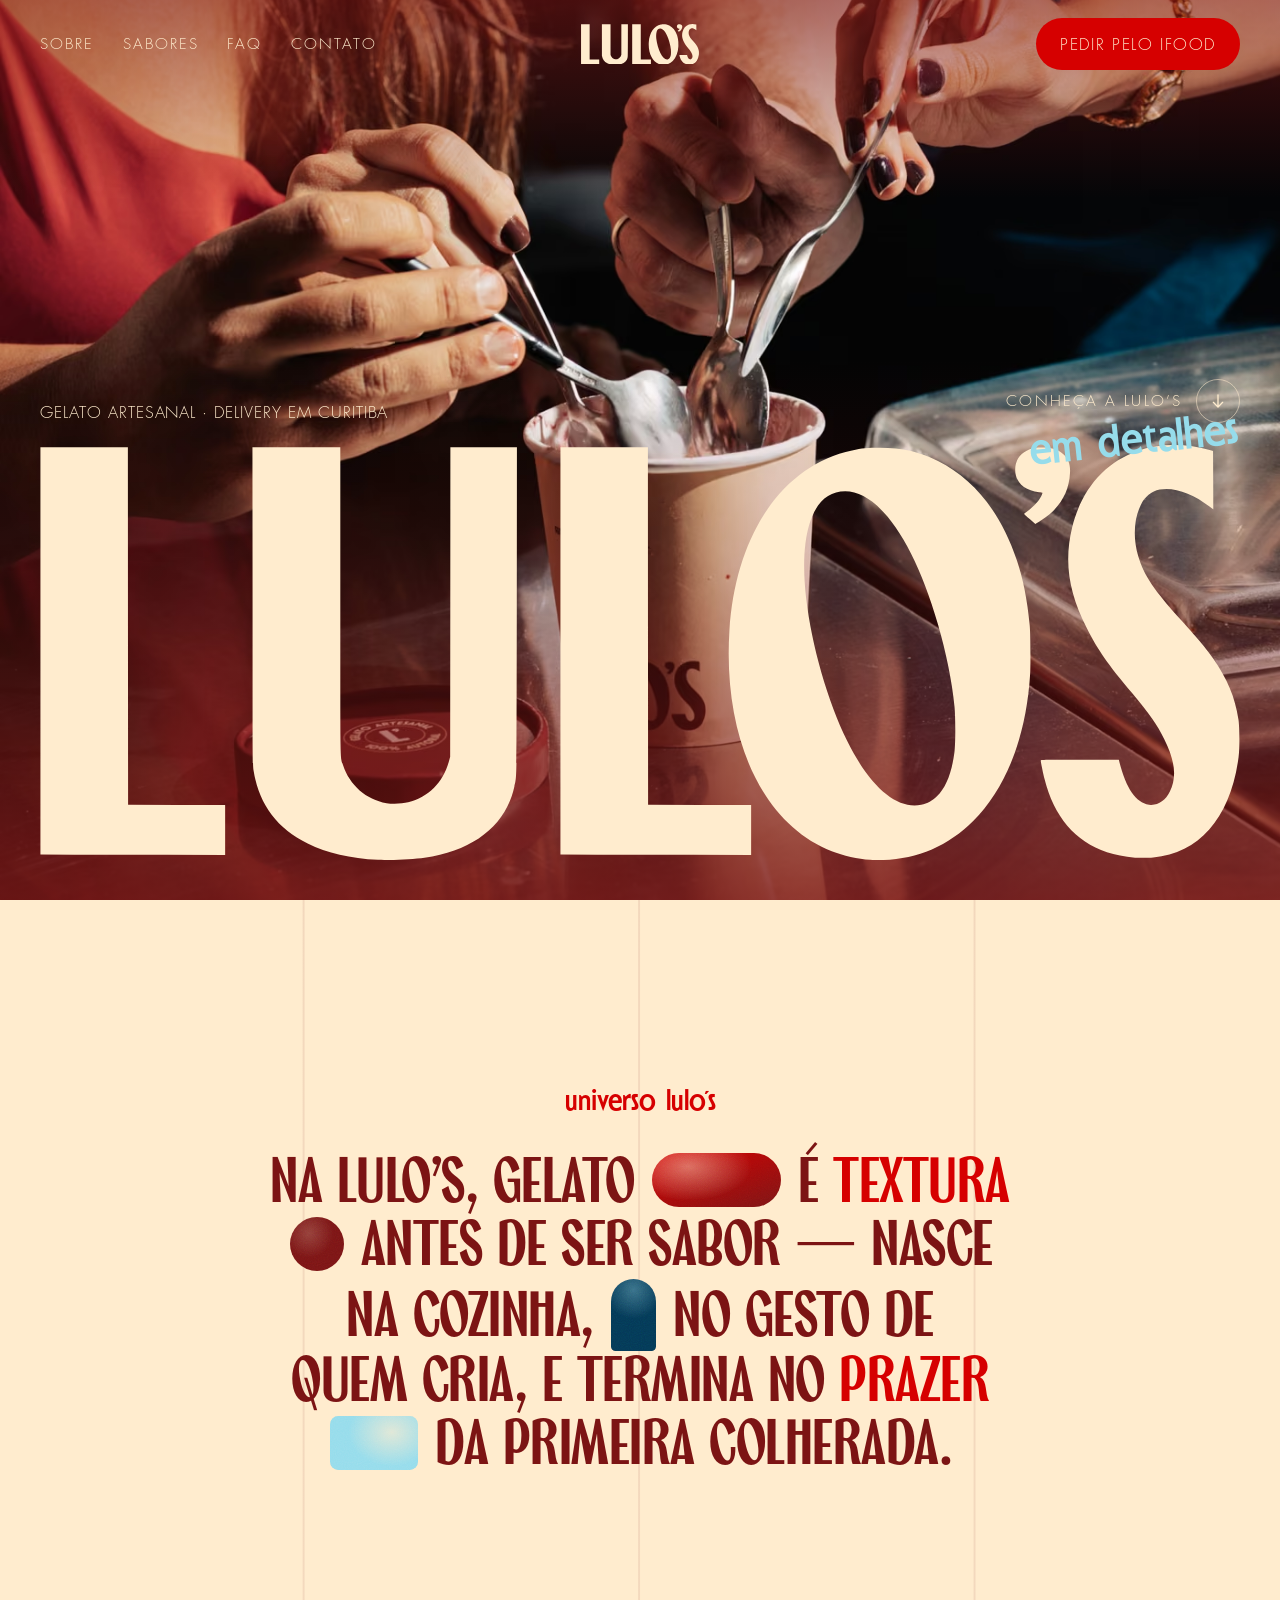
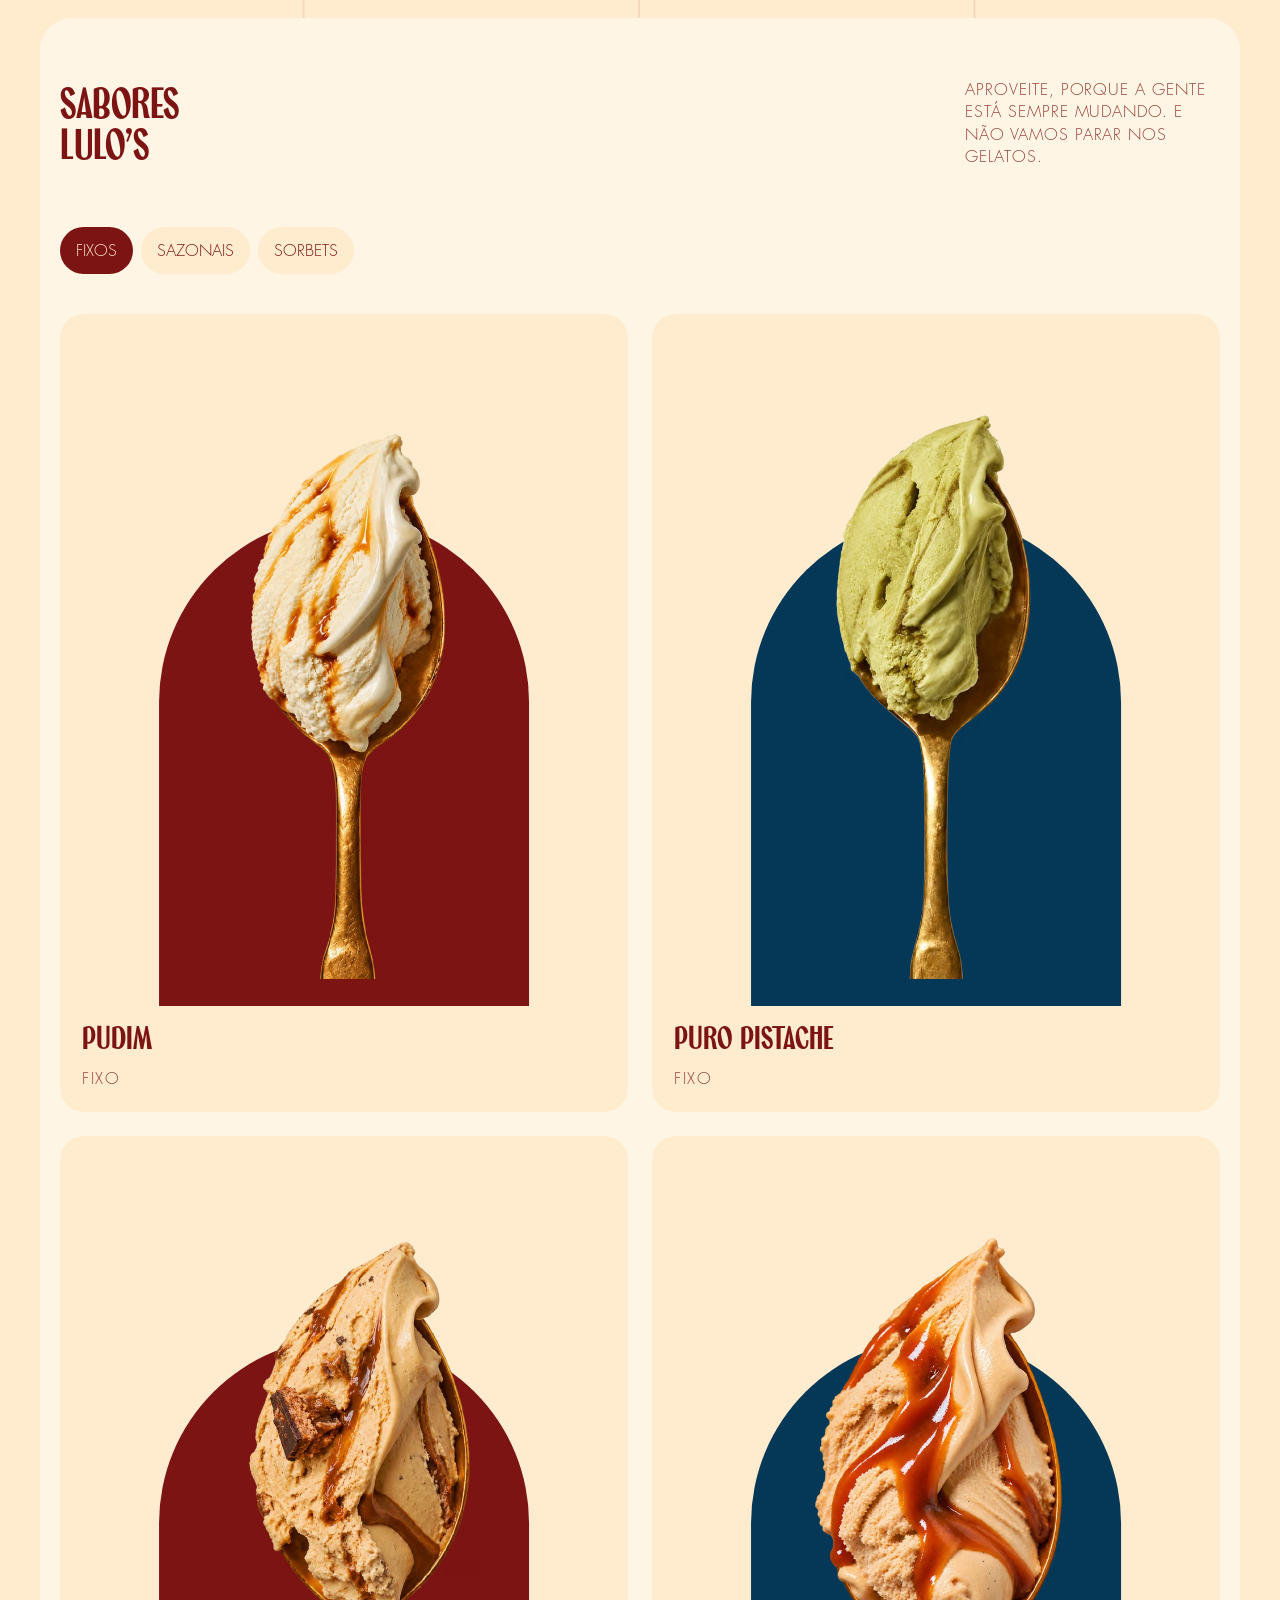
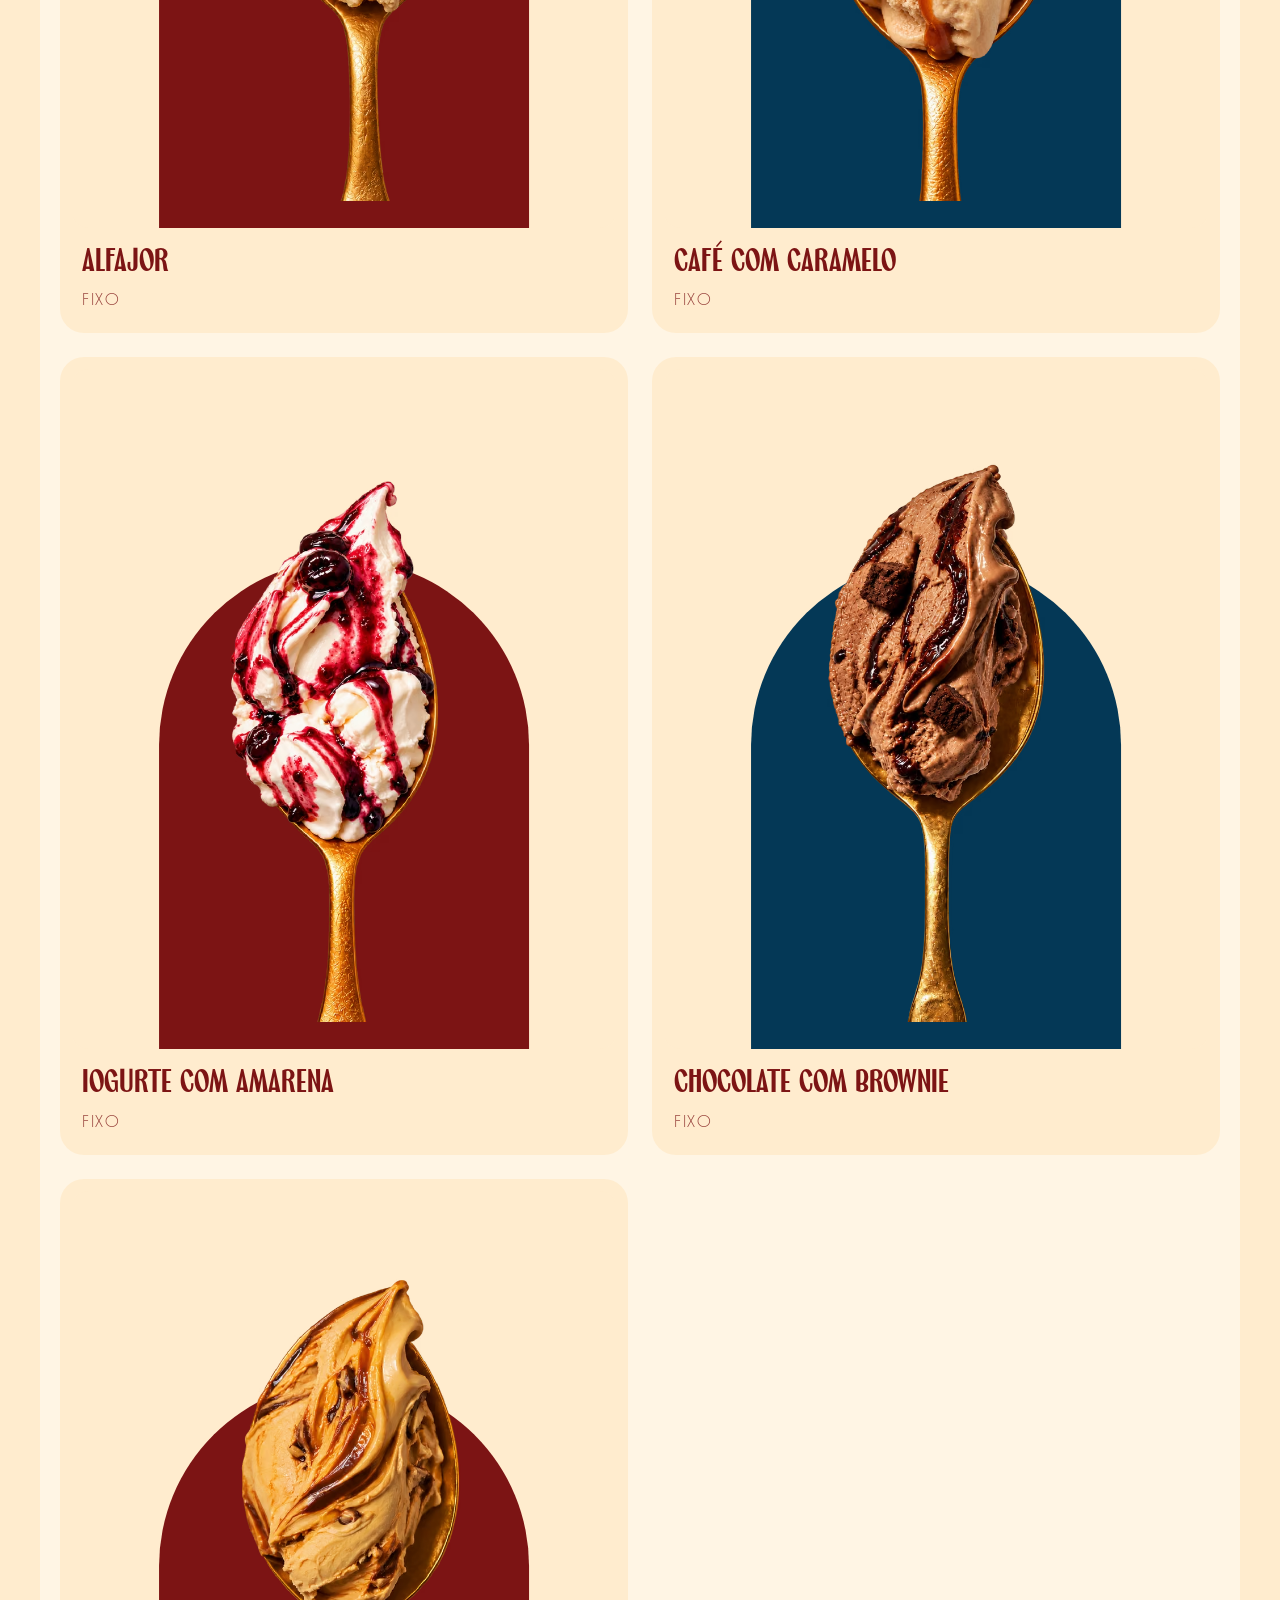
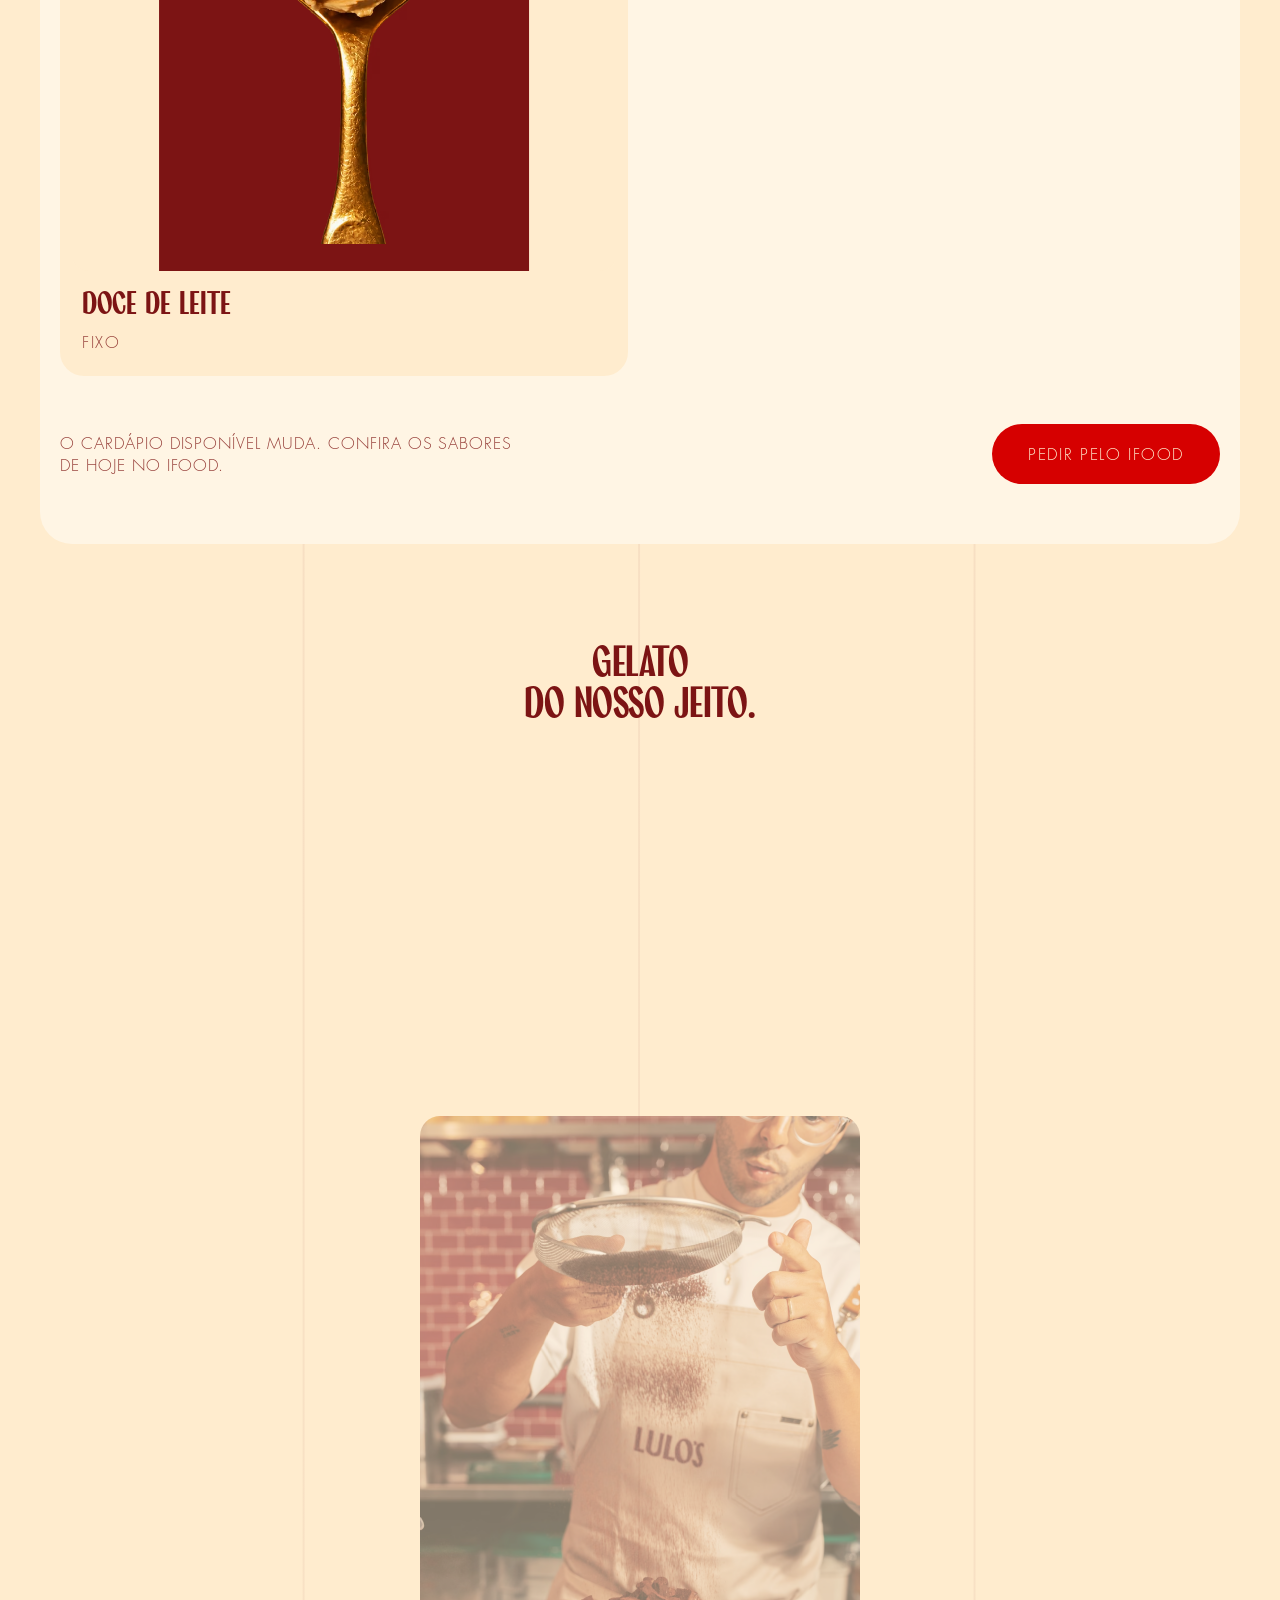
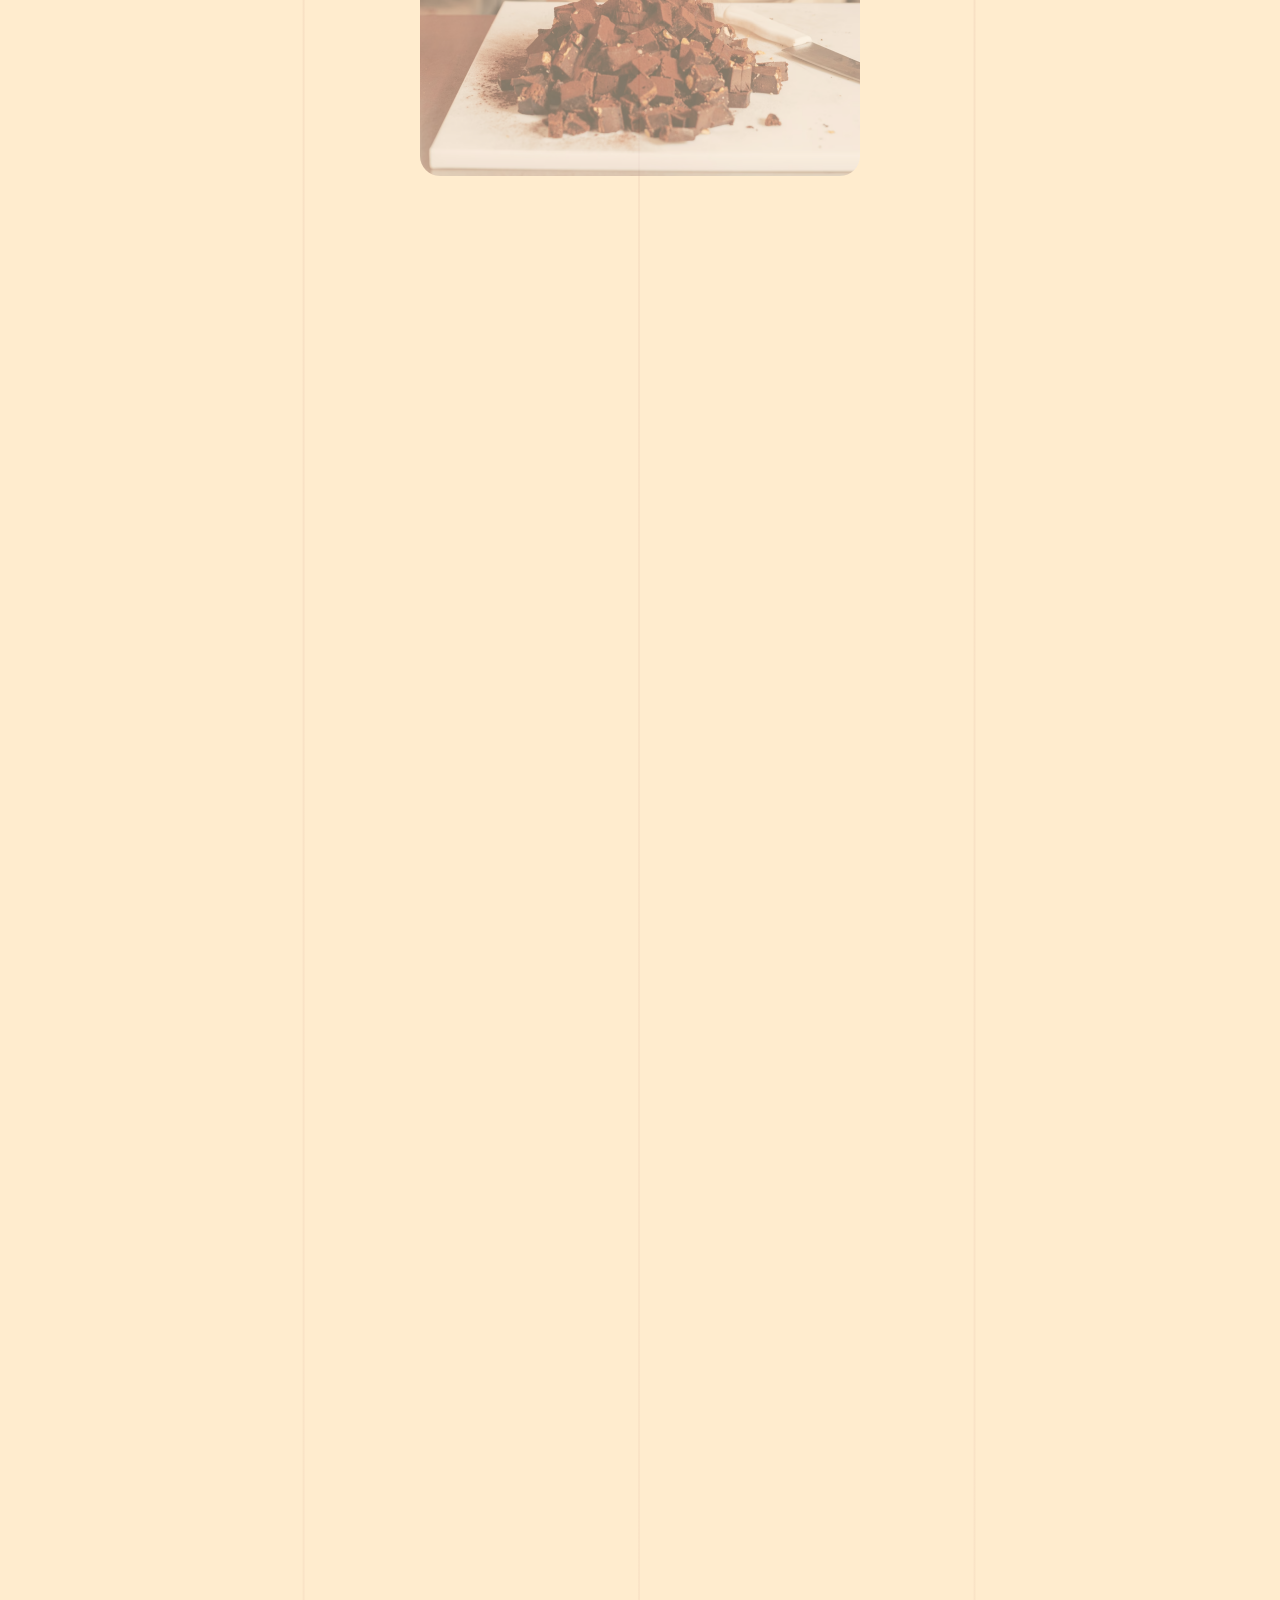
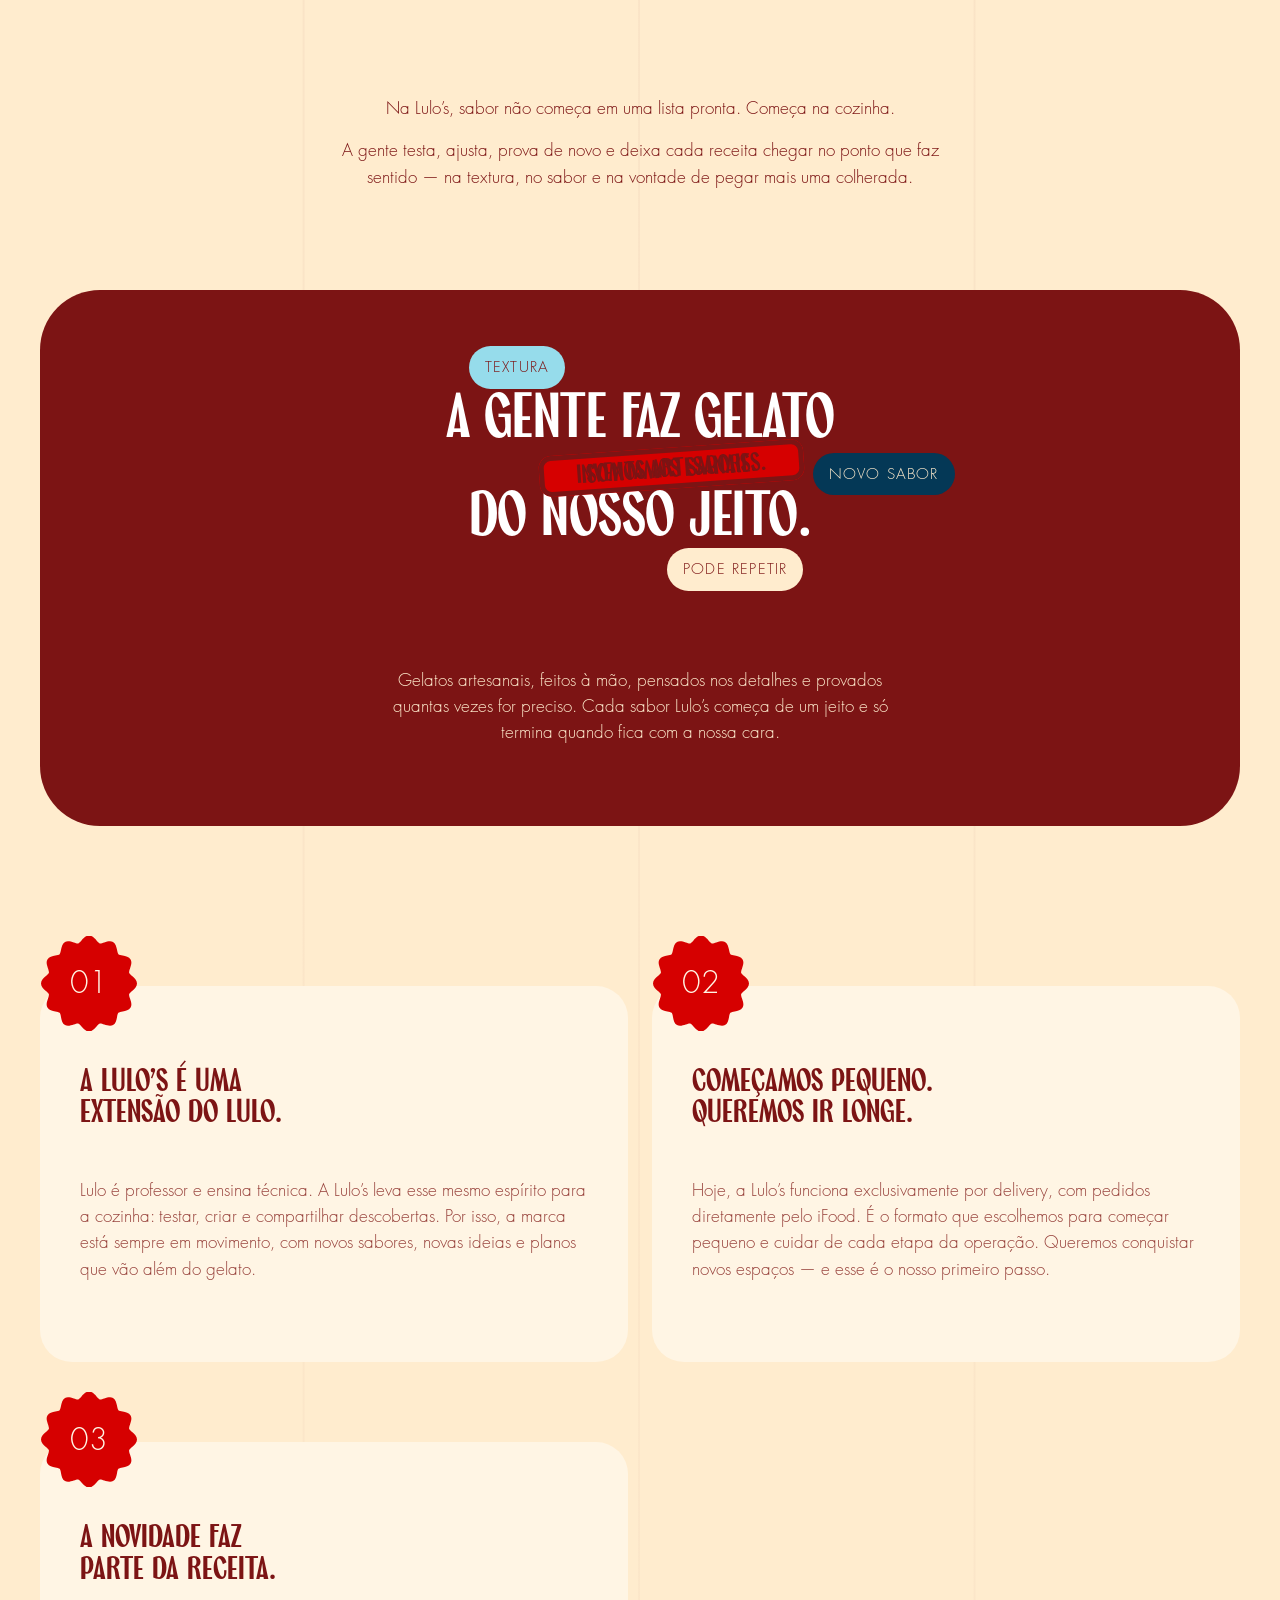
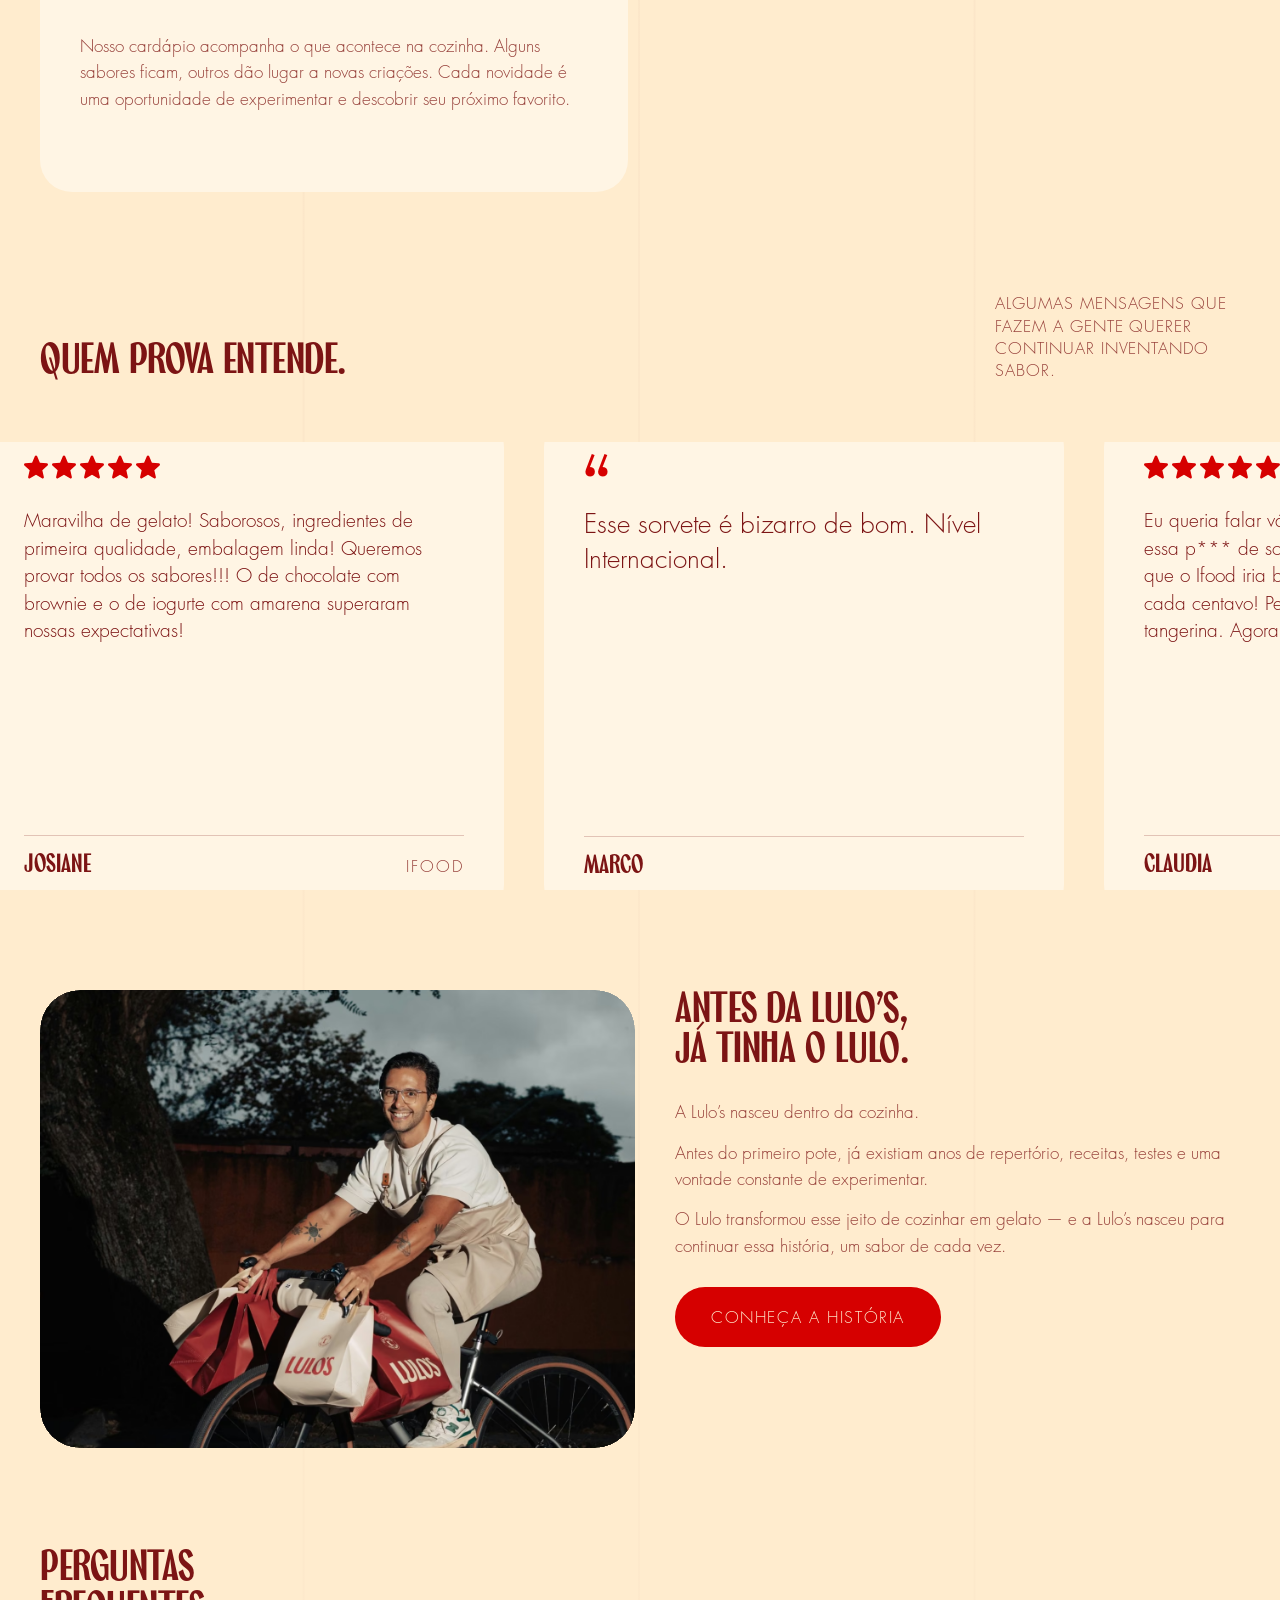
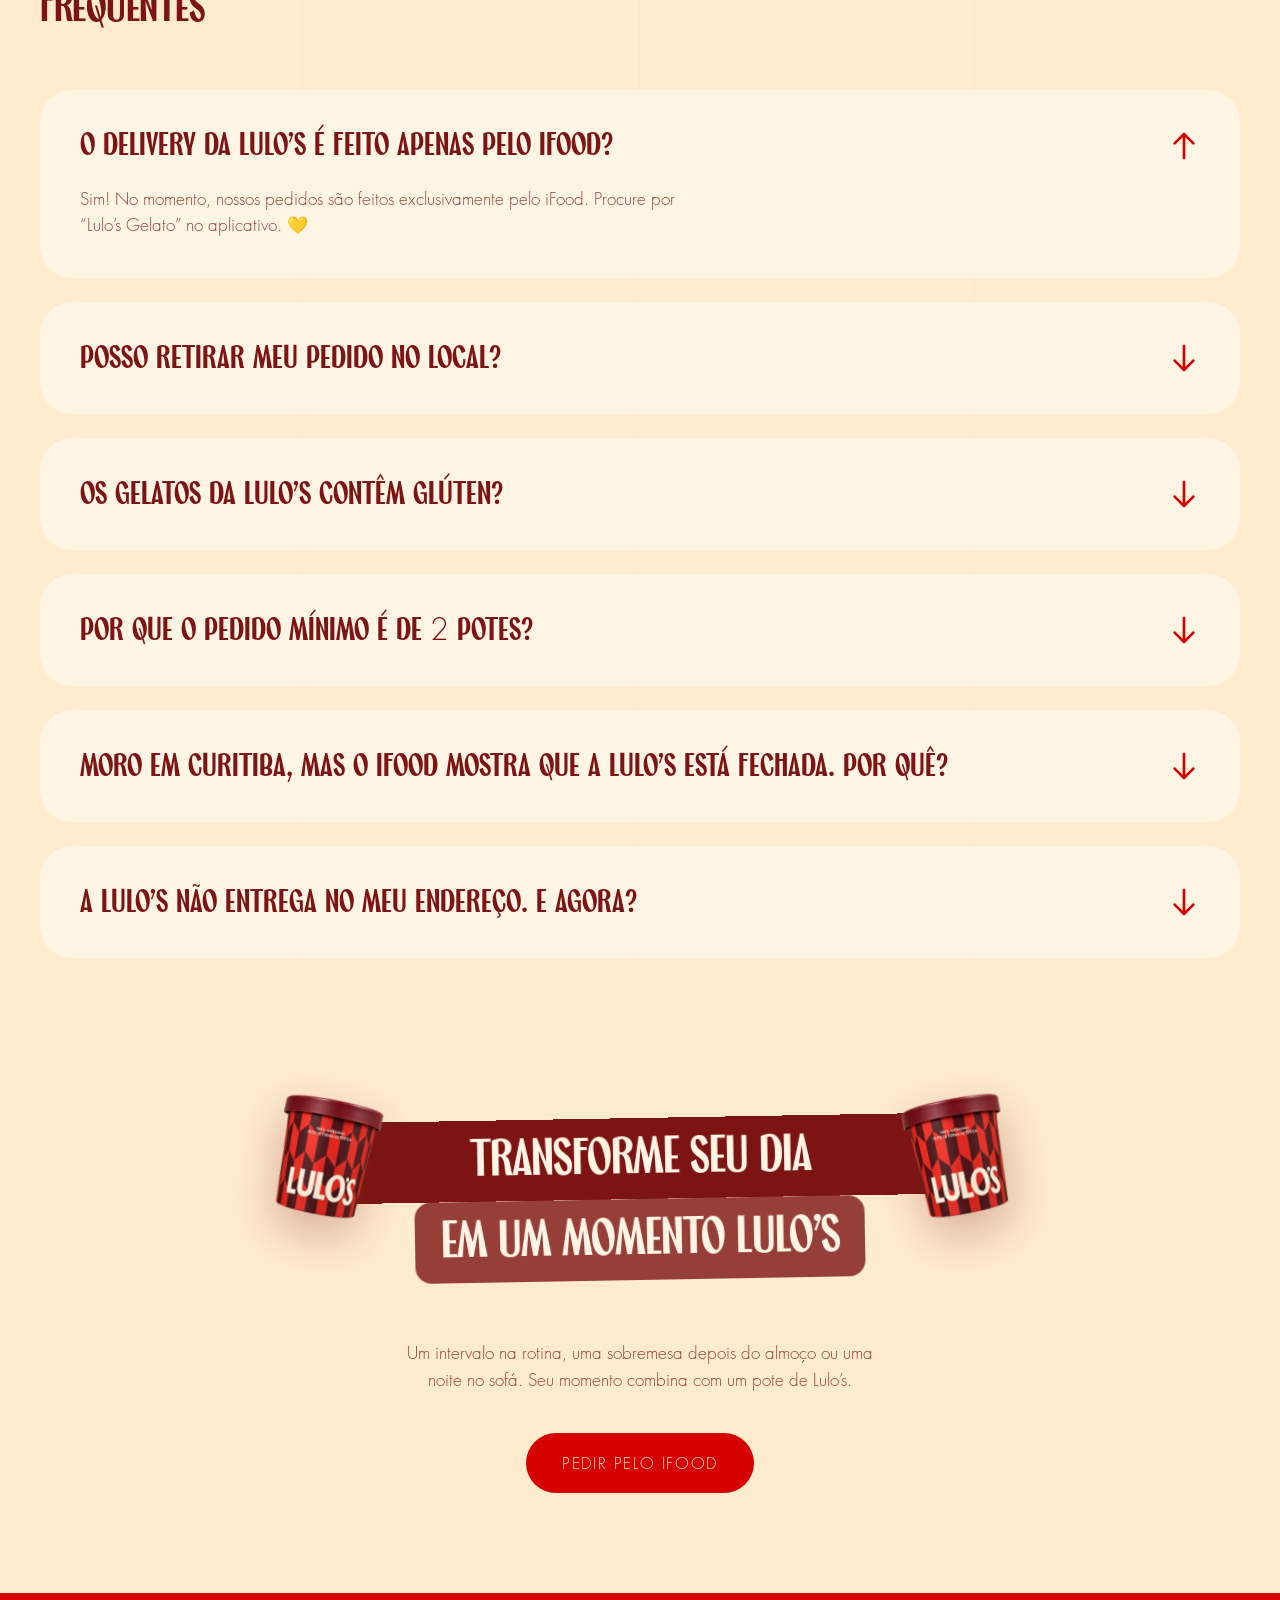
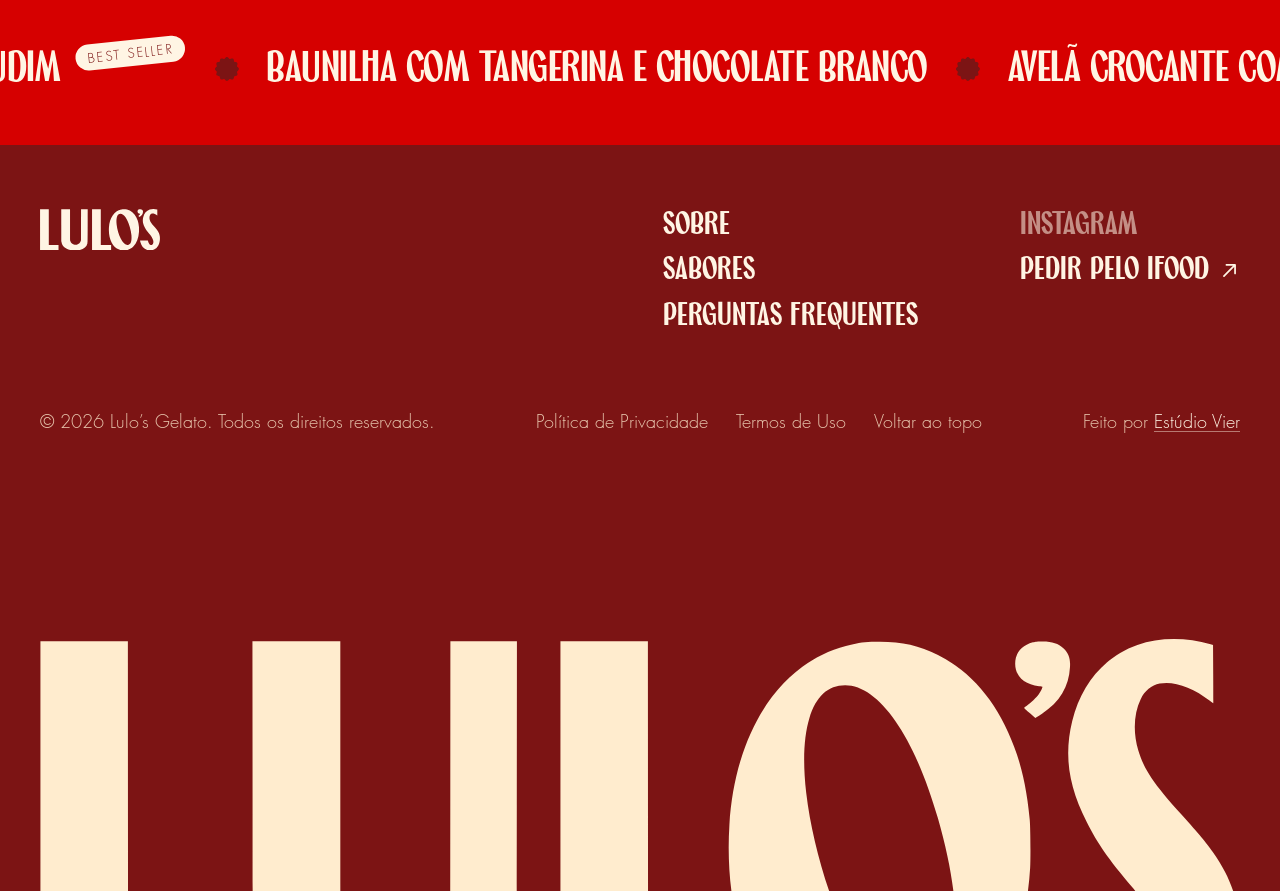
==== commit ec9eb2ba: "Depoimentos reais e potes" ====
--- a/index.html
+++ b/index.html
@@ -227,24 +227,43 @@
           <p class="section-head__support t-label">Algumas mensagens que fazem a gente querer continuar inventando sabor.</p>
         </div>
 
-        <!-- ⚠ PLACEHOLDER — depoimentos FICTÍCIOS e TEMPORÁRIOS, só para layout.
-             Substituir por mensagens reais (com autorização) antes de publicar.
-             Cada .testimonial-slot é um depoimento; a lista alimenta o ticker (desktop/tablet) e o slideshow (celular). -->
+        <!-- Depoimentos REAIS (prints do iFood e comentários no Instagram enviados pela Lulo’s), transcritos sem edição.
+             Estrelas + "iFood" só nas avaliações feitas no iFood; comentários do Instagram aparecem só com o nome (sem nota, sem @). Cada .testimonial-slot alimenta o ticker (desktop/tablet) e o slideshow (celular). -->
         <template data-testimonials>
-          <div class="testimonial-slot" data-placeholder><figure class="testimonial-card">
-            <svg class="testimonial-card__stars" aria-label="5 estrelas"><use href="#i-stars"/></svg>
-            <blockquote class="testimonial-card__quote t-h4 c-brown">“Eu pedi achando que ia escolher um favorito. O problema é que agora tenho três.”</blockquote>
-            <figcaption class="testimonial-card__name t-body c-rust">— Lulover</figcaption>
-          </figure></div>
-          <div class="testimonial-slot" data-placeholder><figure class="testimonial-card">
-            <svg class="testimonial-card__stars" aria-label="5 estrelas"><use href="#i-stars"/></svg>
-            <blockquote class="testimonial-card__quote t-h4 c-brown">“A textura do pistache é absurda. Foi o primeiro pote a acabar aqui em casa.”</blockquote>
-            <figcaption class="testimonial-card__name t-body c-rust">— Lulover</figcaption>
-          </figure></div>
-          <div class="testimonial-slot" data-placeholder><figure class="testimonial-card">
-            <svg class="testimonial-card__stars" aria-label="5 estrelas"><use href="#i-stars"/></svg>
-            <blockquote class="testimonial-card__quote t-h4 c-brown">“Chegou e não durou dez minutos na mesa.”</blockquote>
-            <figcaption class="testimonial-card__name t-body c-rust">— Lulover</figcaption>
+          <div class="testimonial-slot"><figure class="testimonial-card testimonial-card--l">
+            <svg class="testimonial-card__stars" role="img" aria-label="5 estrelas"><use href="#i-stars"/></svg>
+            <blockquote class="testimonial-card__quote"><p>Maravilha de gelato! Saborosos, ingredientes de primeira qualidade, embalagem linda! Queremos provar todos os sabores!!! O de chocolate com brownie e o de iogurte com amarena superaram nossas expectativas!</p></blockquote>
+            <figcaption class="testimonial-card__name"><span class="testimonial-card__who">Josiane</span><span class="testimonial-card__src t-label">iFood</span></figcaption>
+          </figure></div>
+          <div class="testimonial-slot"><figure class="testimonial-card testimonial-card--s">
+            <span class="testimonial-card__mark" aria-hidden="true">“</span>
+            <blockquote class="testimonial-card__quote"><p>Esse sorvete é bizarro de bom. Nível Internacional.</p></blockquote>
+            <figcaption class="testimonial-card__name"><span class="testimonial-card__who">Marco</span></figcaption>
+          </figure></div>
+          <div class="testimonial-slot"><figure class="testimonial-card testimonial-card--l">
+            <svg class="testimonial-card__stars" role="img" aria-label="5 estrelas"><use href="#i-stars"/></svg>
+            <blockquote class="testimonial-card__quote"><p>Eu queria falar vários palavrões pra exprimir o quanto essa p*** de sorvete é do car***@lh** mas acho que o Ifood iria bloquear kkkkk É caro? É! Mas vale cada centavo! Pedi Tangerina e Pudim, gostei mais do tangerina. Agora quero provar todos $$$ socorro</p></blockquote>
+            <figcaption class="testimonial-card__name"><span class="testimonial-card__who">Claudia</span><span class="testimonial-card__src t-label">iFood</span></figcaption>
+          </figure></div>
+          <div class="testimonial-slot"><figure class="testimonial-card testimonial-card--l">
+            <span class="testimonial-card__mark" aria-hidden="true">“</span>
+            <blockquote class="testimonial-card__quote"><p>O sorvete de pudim é uma das melhores coisas já provei na vida. A textura é ABSURDA, parece uma seda na boca.</p><p>O tangerina da pra sentir exatamente a construção de camadas de sabor. O docinho do chocolate branco, o azedinho da tangerina. Meu marido e eu falamos que ele parece um panetone em formato de sorvete. Absolutamente perfeito 🤌🏽✨</p></blockquote>
+            <figcaption class="testimonial-card__name"><span class="testimonial-card__who">Carol</span></figcaption>
+          </figure></div>
+          <div class="testimonial-slot"><figure class="testimonial-card testimonial-card--m">
+            <svg class="testimonial-card__stars" role="img" aria-label="5 estrelas"><use href="#i-stars"/></svg>
+            <blockquote class="testimonial-card__quote"><p>Já experimentamos muitos sabores, e agora o de maracujá ganhou o meu coração!!! Para quem ama maracujá como eu, se tornou o preferido.</p></blockquote>
+            <figcaption class="testimonial-card__name"><span class="testimonial-card__who">Alessandra</span><span class="testimonial-card__src t-label">iFood</span></figcaption>
+          </figure></div>
+          <div class="testimonial-slot"><figure class="testimonial-card testimonial-card--m">
+            <span class="testimonial-card__mark" aria-hidden="true">“</span>
+            <blockquote class="testimonial-card__quote"><p>O meu veio numa sacola bordo com um reflexivo dentro. Quando a esposa pegou no elevador achou que era um presente chique. Melhor sorvete do mundo. Pela madrugada que negócio bom.</p></blockquote>
+            <figcaption class="testimonial-card__name"><span class="testimonial-card__who">Esteban</span></figcaption>
+          </figure></div>
+          <div class="testimonial-slot"><figure class="testimonial-card testimonial-card--l">
+            <svg class="testimonial-card__stars" role="img" aria-label="5 estrelas"><use href="#i-stars"/></svg>
+            <blockquote class="testimonial-card__quote"><p>Haaa tnc.. agora estou pobre e gordo. Negocio é bom d+, vontade de esbagaçar no soco quem fez um negocio desse, pqp. Um gênio. Melhor de todos que já provei até hoje. Não sei se indico ou se escondo de todo mundo para não descobrirem esse lugar e ficar só para mim...</p></blockquote>
+            <figcaption class="testimonial-card__name"><span class="testimonial-card__who">Giuliano</span><span class="testimonial-card__src t-label">iFood</span></figcaption>
           </figure></div>
         </template>
 
@@ -342,8 +361,8 @@
     <section class="cta" data-reveal="up">
       <div class="cta__inner">
         <div class="cta__top">
-          <figure class="cta__img cta__img--left" data-cta-img><img src="assets/img/cta-left.png" width="796" height="1660" alt="Imagem provisória — foto de produto Lulo’s em breve" loading="lazy"></figure>
-          <figure class="cta__img cta__img--right" data-cta-img><img src="assets/img/cta-right.png" width="692" height="1660" alt="Imagem provisória — foto de produto Lulo’s em breve" loading="lazy"></figure>
+          <figure class="cta__img cta__img--left cta__img--pote" data-cta-img><picture><source type="image/avif" srcset="assets/img/fotos/pote-lulos-300.avif 300w, assets/img/fotos/pote-lulos-600.avif 600w" sizes="(max-width: 1439.98px) 160px, 240px"><source type="image/webp" srcset="assets/img/fotos/pote-lulos-300.webp 300w, assets/img/fotos/pote-lulos-600.webp 600w" sizes="(max-width: 1439.98px) 160px, 240px"><img src="assets/img/fotos/pote-lulos-600.png" srcset="assets/img/fotos/pote-lulos-300.png 300w, assets/img/fotos/pote-lulos-600.png 600w" sizes="(max-width: 1439.98px) 160px, 240px" width="722" height="660" alt="" loading="lazy" decoding="async"></picture></figure>
+          <figure class="cta__img cta__img--right cta__img--pote" data-cta-img><picture><source type="image/avif" srcset="assets/img/fotos/pote-lulos-300.avif 300w, assets/img/fotos/pote-lulos-600.avif 600w" sizes="(max-width: 1439.98px) 160px, 240px"><source type="image/webp" srcset="assets/img/fotos/pote-lulos-300.webp 300w, assets/img/fotos/pote-lulos-600.webp 600w" sizes="(max-width: 1439.98px) 160px, 240px"><img src="assets/img/fotos/pote-lulos-600.png" srcset="assets/img/fotos/pote-lulos-300.png 300w, assets/img/fotos/pote-lulos-600.png 600w" sizes="(max-width: 1439.98px) 160px, 240px" width="722" height="660" alt="" loading="lazy" decoding="async"></picture></figure>
           <div class="cta__title">
             <div class="cta__row cta__row--1"><p class="t-cta">Transforme seu dia</p></div>
             <div class="cta__row cta__row--2"><p class="t-cta">em um momento Lulo’s</p></div>
--- a/css/components.css
+++ b/css/components.css
@@ -398,10 +398,25 @@
   overflow: hidden;
 }
 .testimonial-card__stars { width: 136px; height: 24px; color: var(--c-orange); flex: none; }
-.testimonial-card__quote { width: 100%; max-width: 440px; }
-.testimonial-card__name { width: 100%; max-width: 225px; }
-@media (max-width: 809.98px) {
-  .testimonial-card { width: 100%; }
+/* real reviews: the customer's own words, in the functional typeface (long texts stay readable) */
+.testimonial-card { justify-content: flex-start; gap: 28px; }
+.testimonial-card__mark { display: block; height: 24px; font-family: var(--ff-display); font-weight: 700; font-size: 64px; line-height: .9; color: var(--c-orange); }
+.testimonial-card__quote {
+  width: 100%; max-width: 440px;
+  display: flex; flex-direction: column; gap: 12px;
+  font-family: var(--ff-body); font-weight: 300; color: var(--c-brown);
+  font-size: 26px; line-height: 1.35;
+}
+.testimonial-card--m .testimonial-card__quote { font-size: 22px; line-height: 1.4; }
+.testimonial-card--l .testimonial-card__quote { font-size: 19px; line-height: 1.45; }
+.testimonial-card__name { margin-top: auto; width: 100%; display: flex; align-items: baseline; justify-content: space-between; gap: 12px; padding-top: 16px; border-top: 1px solid color-mix(in srgb, var(--c-brown) 22%, transparent); }
+.testimonial-card__who { font-family: var(--ff-display); font-weight: 700; text-transform: uppercase; font-size: 24px; line-height: 1; color: var(--c-brown); overflow-wrap: anywhere; }
+.testimonial-card__src { color: var(--c-rust); letter-spacing: .12em; flex: none; }
+@media (max-width: 809.98px) {
+  .testimonial-card { width: 100%; padding: 28px; }
+  .testimonial-card__quote { font-size: 22px; }
+  .testimonial-card--m .testimonial-card__quote { font-size: 19px; }
+  .testimonial-card--l .testimonial-card__quote { font-size: 17px; }
 }
 
 /* --------------------------------------------------------------------------
--- a/css/sections.css
+++ b/css/sections.css
@@ -488,6 +488,7 @@
 .testimonials .section-head { max-width: var(--page-max); padding: 0 60px; }
 .testimonials__ticker { --gap: 40px; height: 501px; }
 .testimonials__ticker .testimonial-slot { height: 502px; }
+.testimonials__ticker .testimonial-card { height: 100%; }
 .testimonials__slides { display: none; }
 
 @media (max-width: 1439.98px) {
@@ -595,6 +596,12 @@
 .cta__img--right { --rot: -11deg; --dx: 40px;  right: 50px; width: 172px; aspect-ratio: .415908; }
 .cta__img { transform: translate(var(--dx), 200px) rotate(var(--rot)); }
 .cta__img.is-in { transform: translate(0, 0) rotate(var(--rot)); }
+/* Lulo's pots (transparent PNG): whole product visible, original proportion */
+.cta__img--pote { aspect-ratio: 722 / 660 !important; height: auto !important; top: -20px; filter: drop-shadow(0 18px 24px color-mix(in srgb, var(--c-bordo) 30%, transparent)); }
+.cta__img--pote img { object-fit: contain; }
+.cta__img--left.cta__img--pote  { width: 240px; left: 0; }
+.cta__img--right.cta__img--pote { width: 240px; right: 0; }
+.cta__img--pote picture { display: block; width: 100%; height: 100%; }
 .cta__title { width: 777px; display: flex; flex-direction: column; align-items: center; }
 .cta__row {
   display: flex;
@@ -617,6 +624,8 @@
   .cta__img--left  { width: 120px; left: -20px; }
   .cta__img--right { width: 104px; right: -10px; }
   .cta__img--left, .cta__img--right { aspect-ratio: auto; height: 250px; }
+  .cta__img--left.cta__img--pote  { width: 128px; left: -56px; }
+  .cta__img--right.cta__img--pote { width: 128px; right: -56px; }
   .cta__title { flex: 1 0 0; width: 1px; }
   .cta__row--1 { width: 100%; }
   .cta__row--2 { width: 100%; max-width: 450px; }
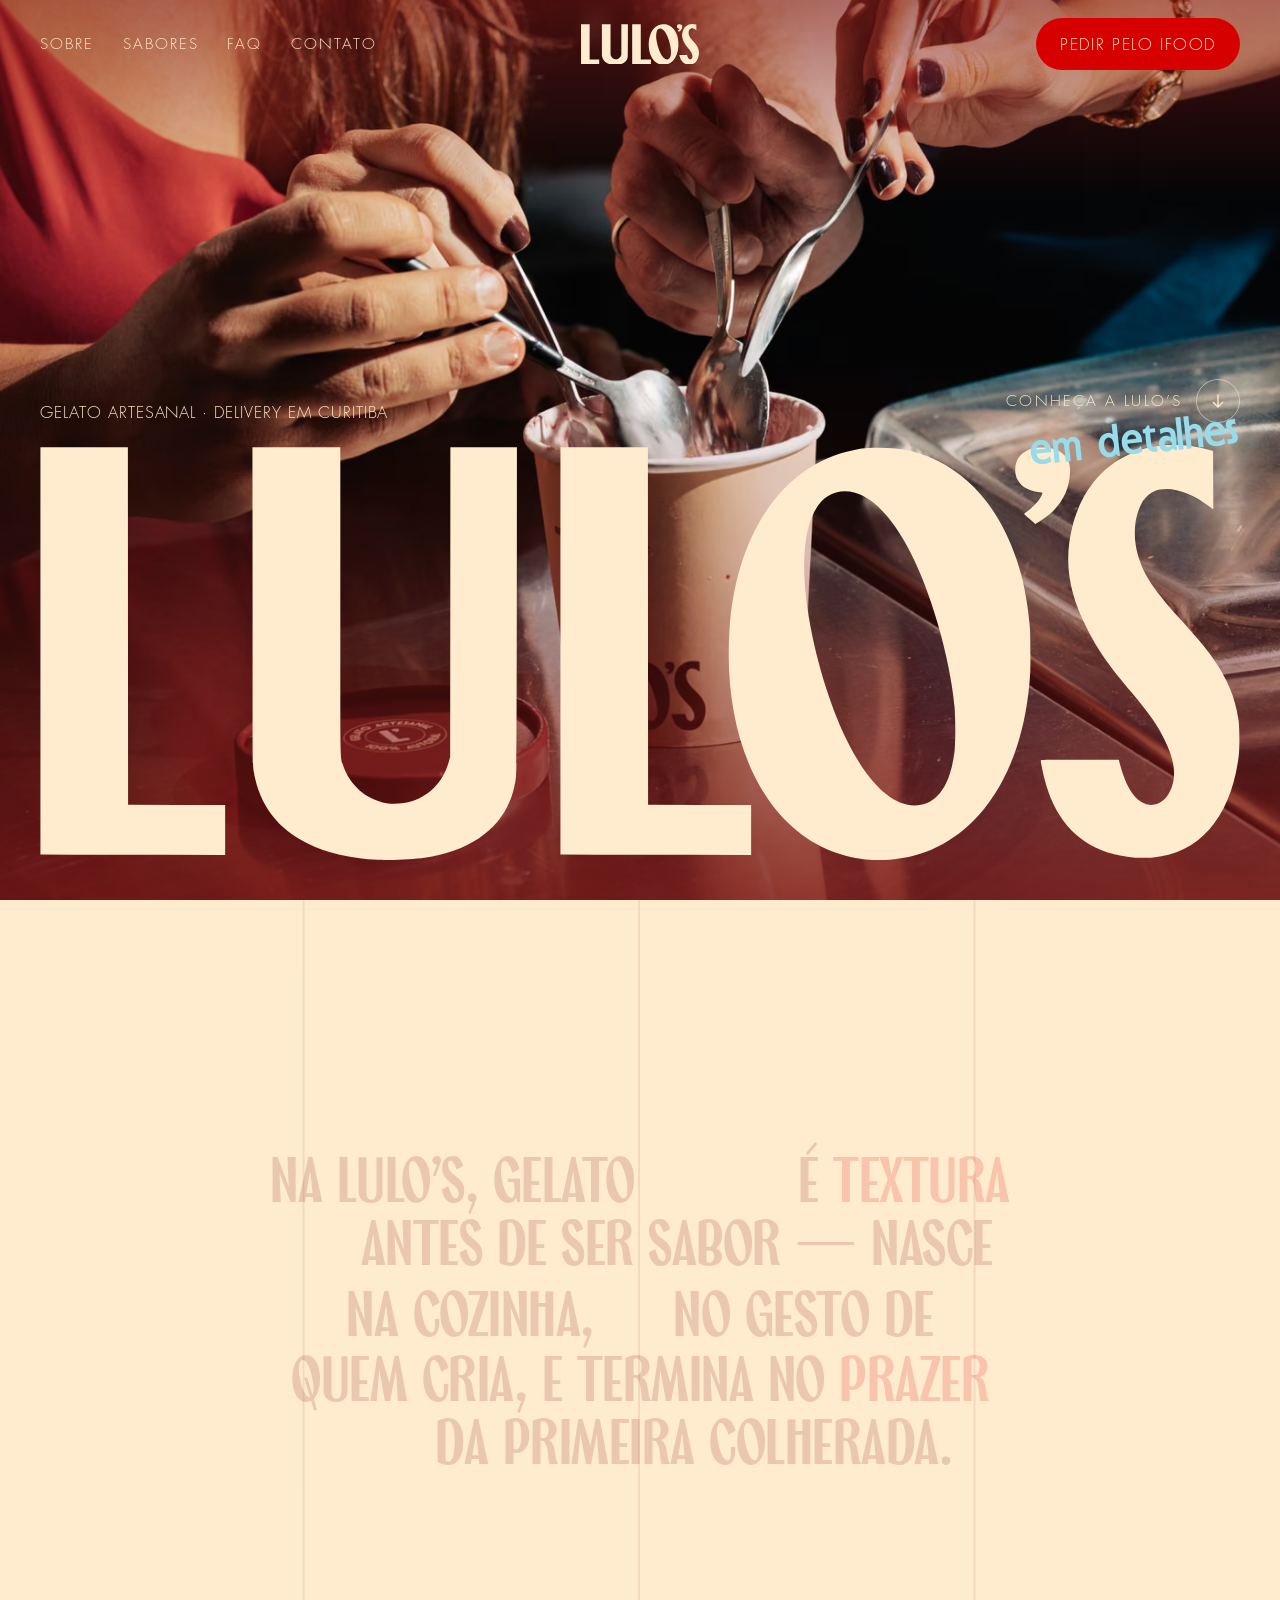
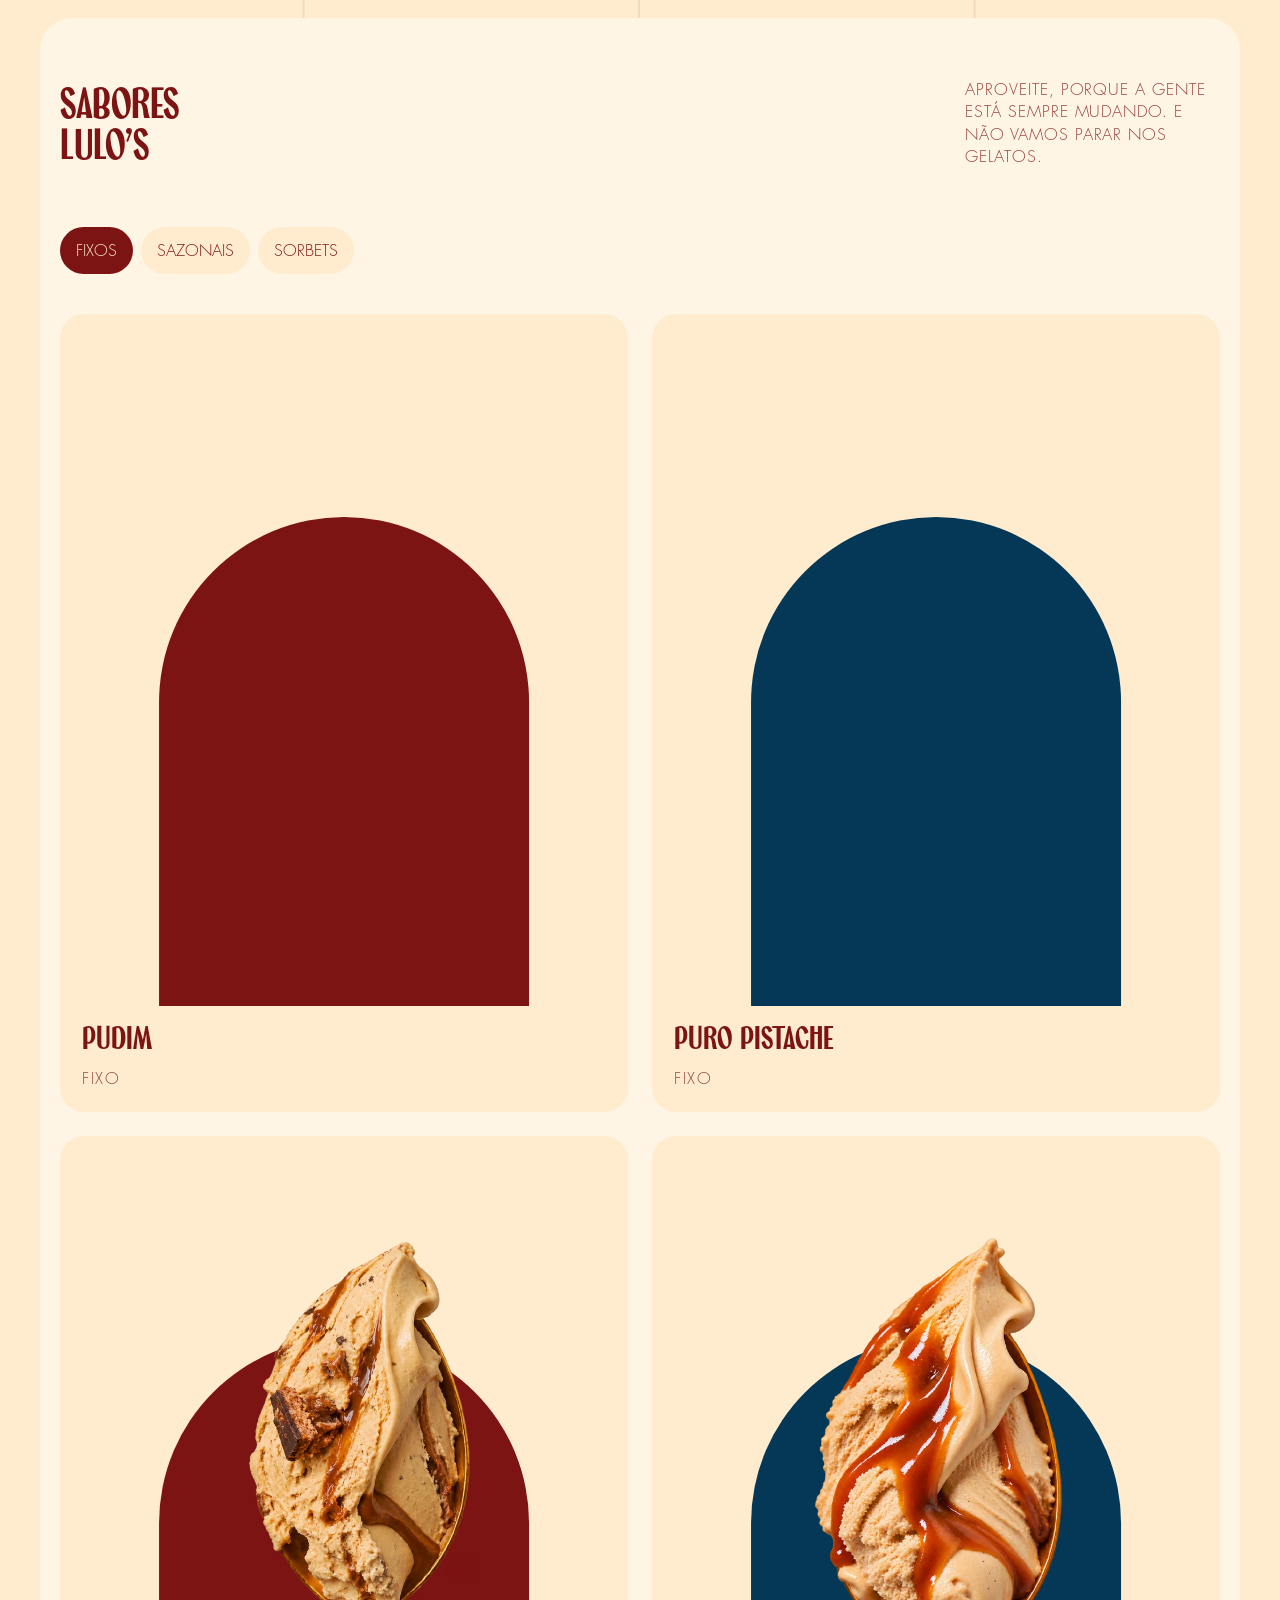
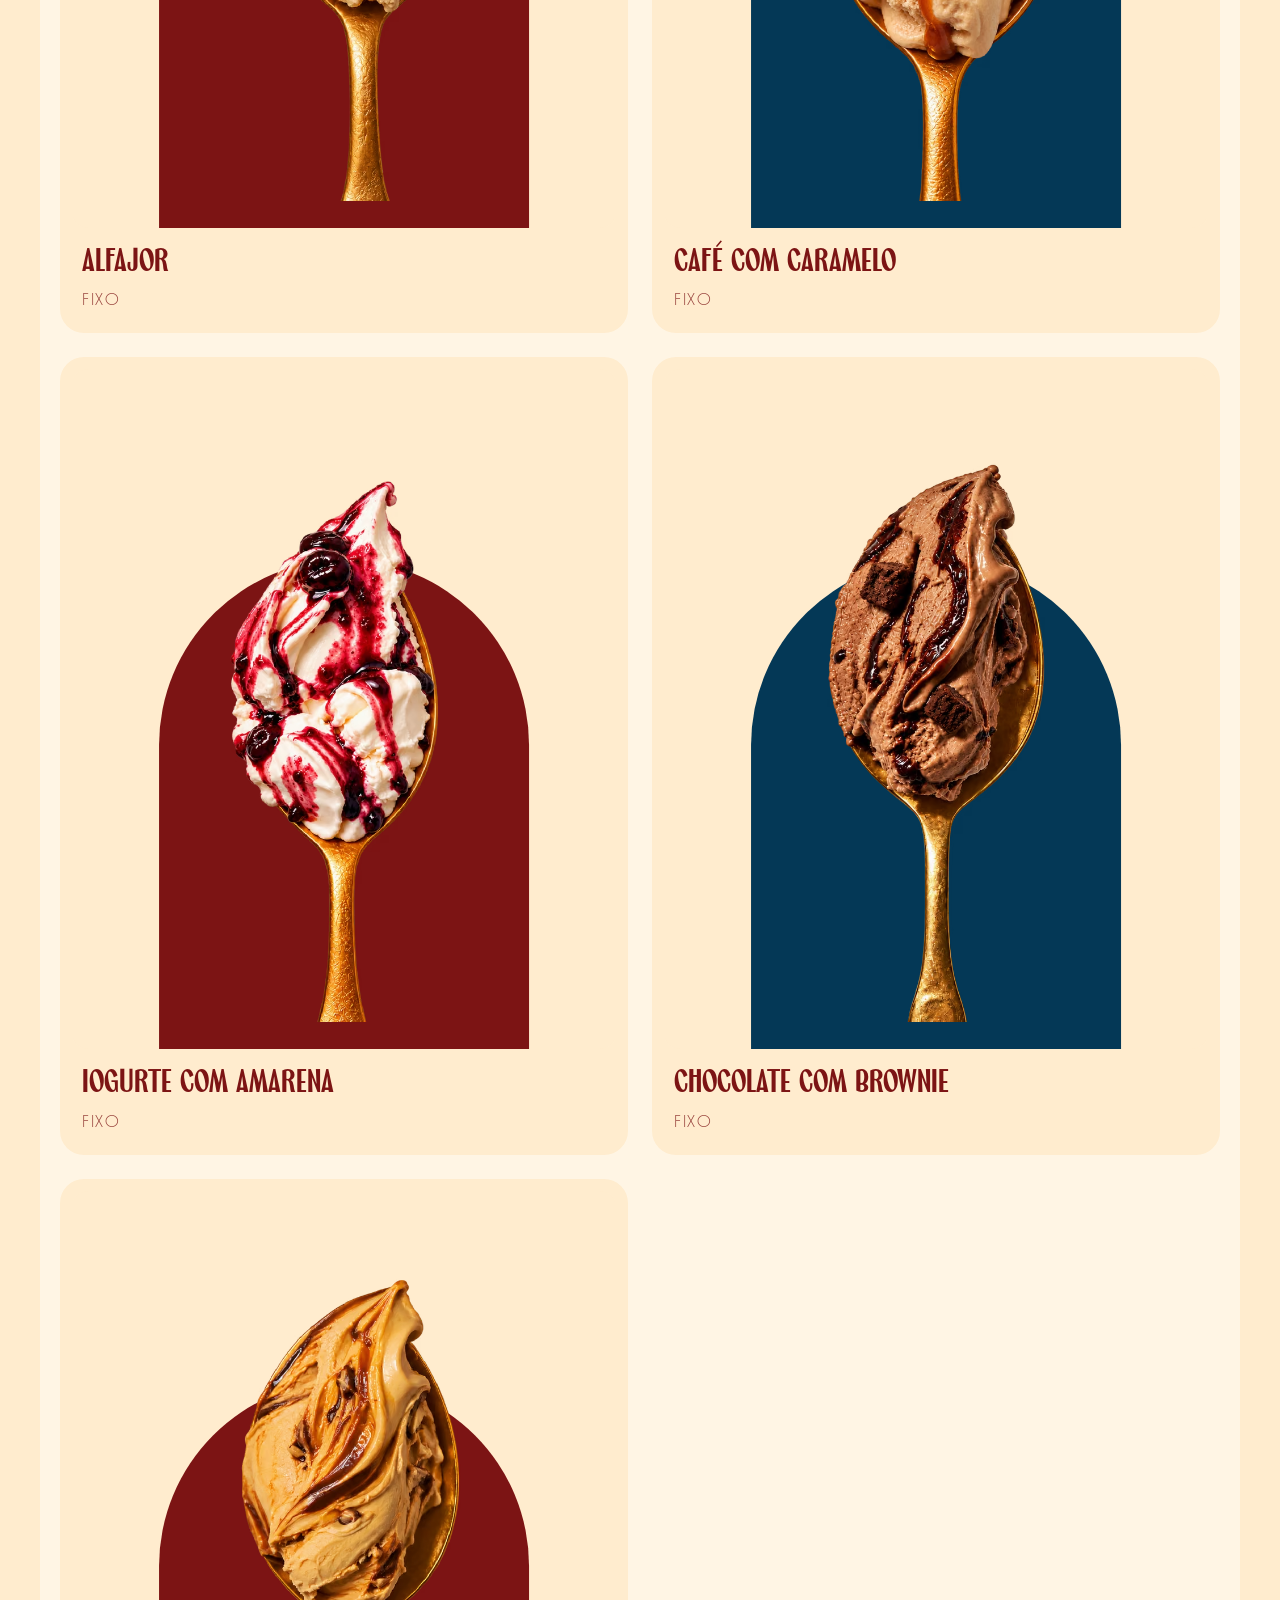
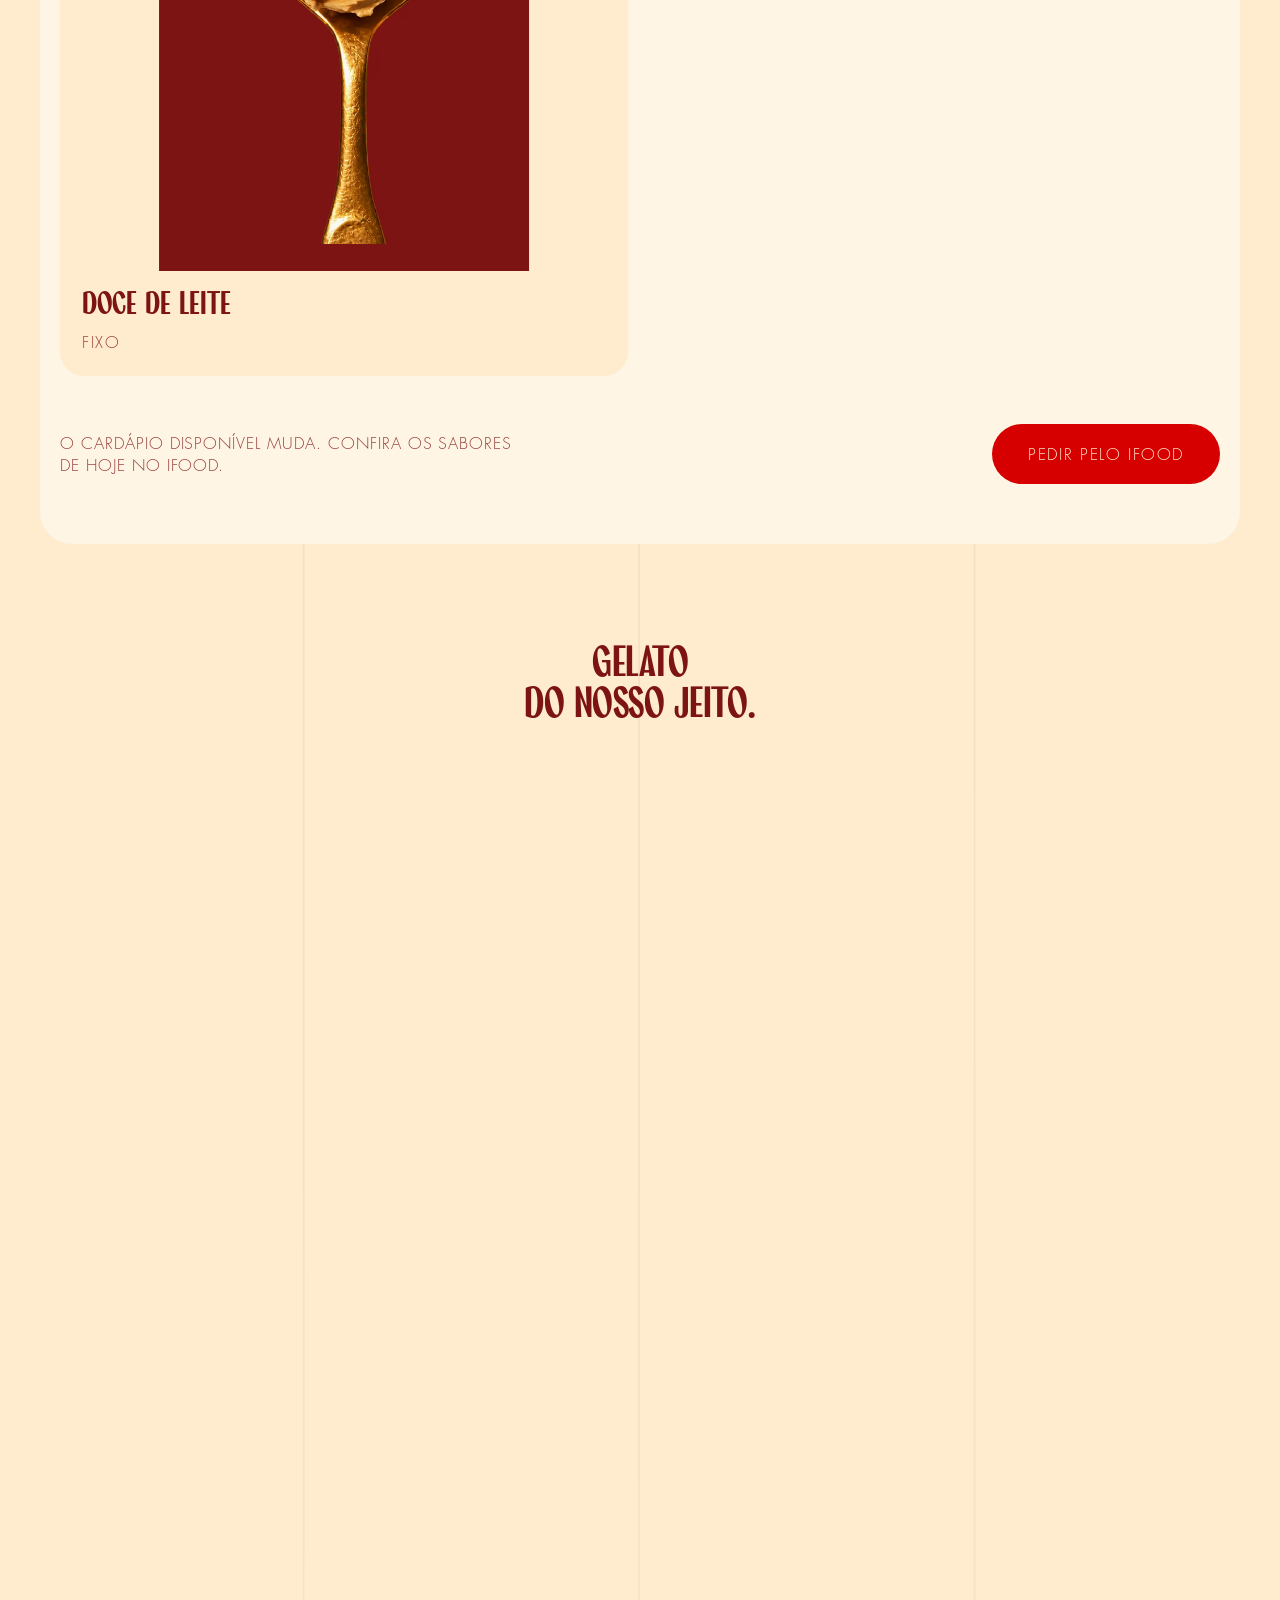
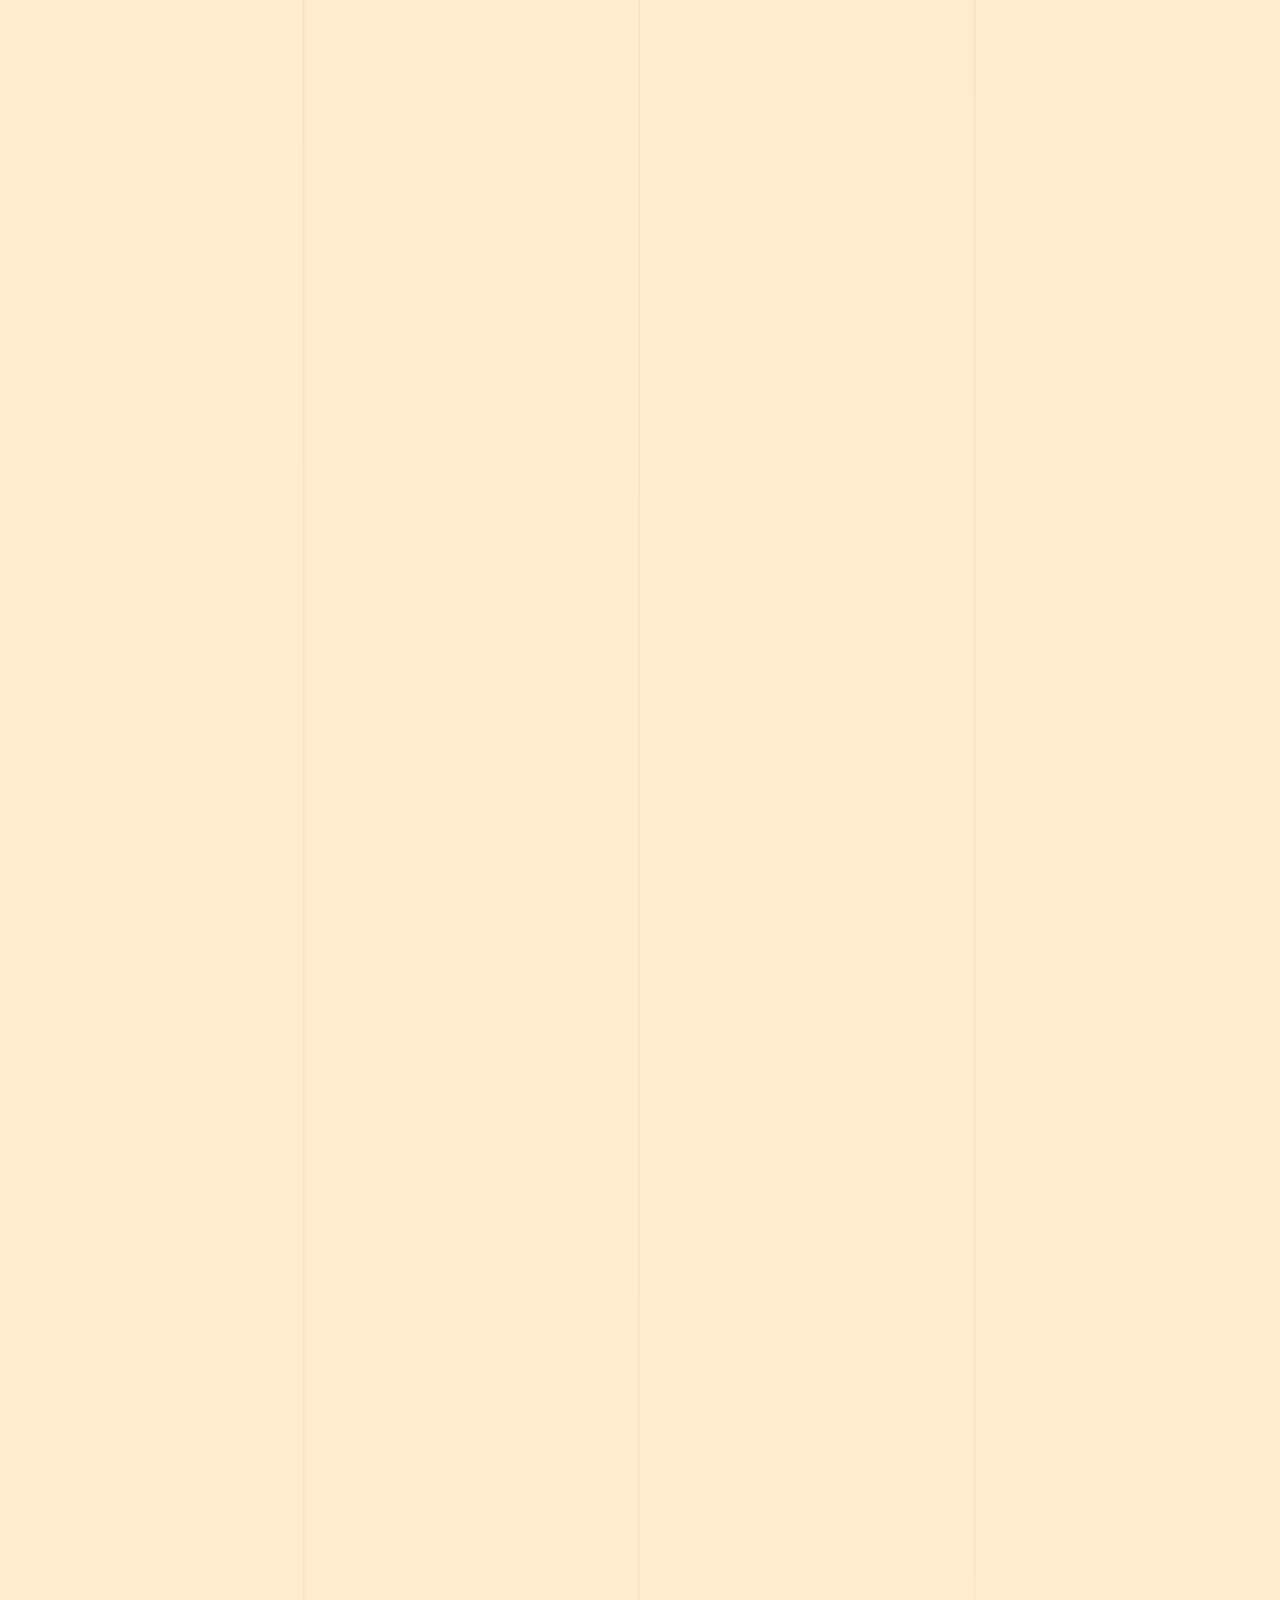
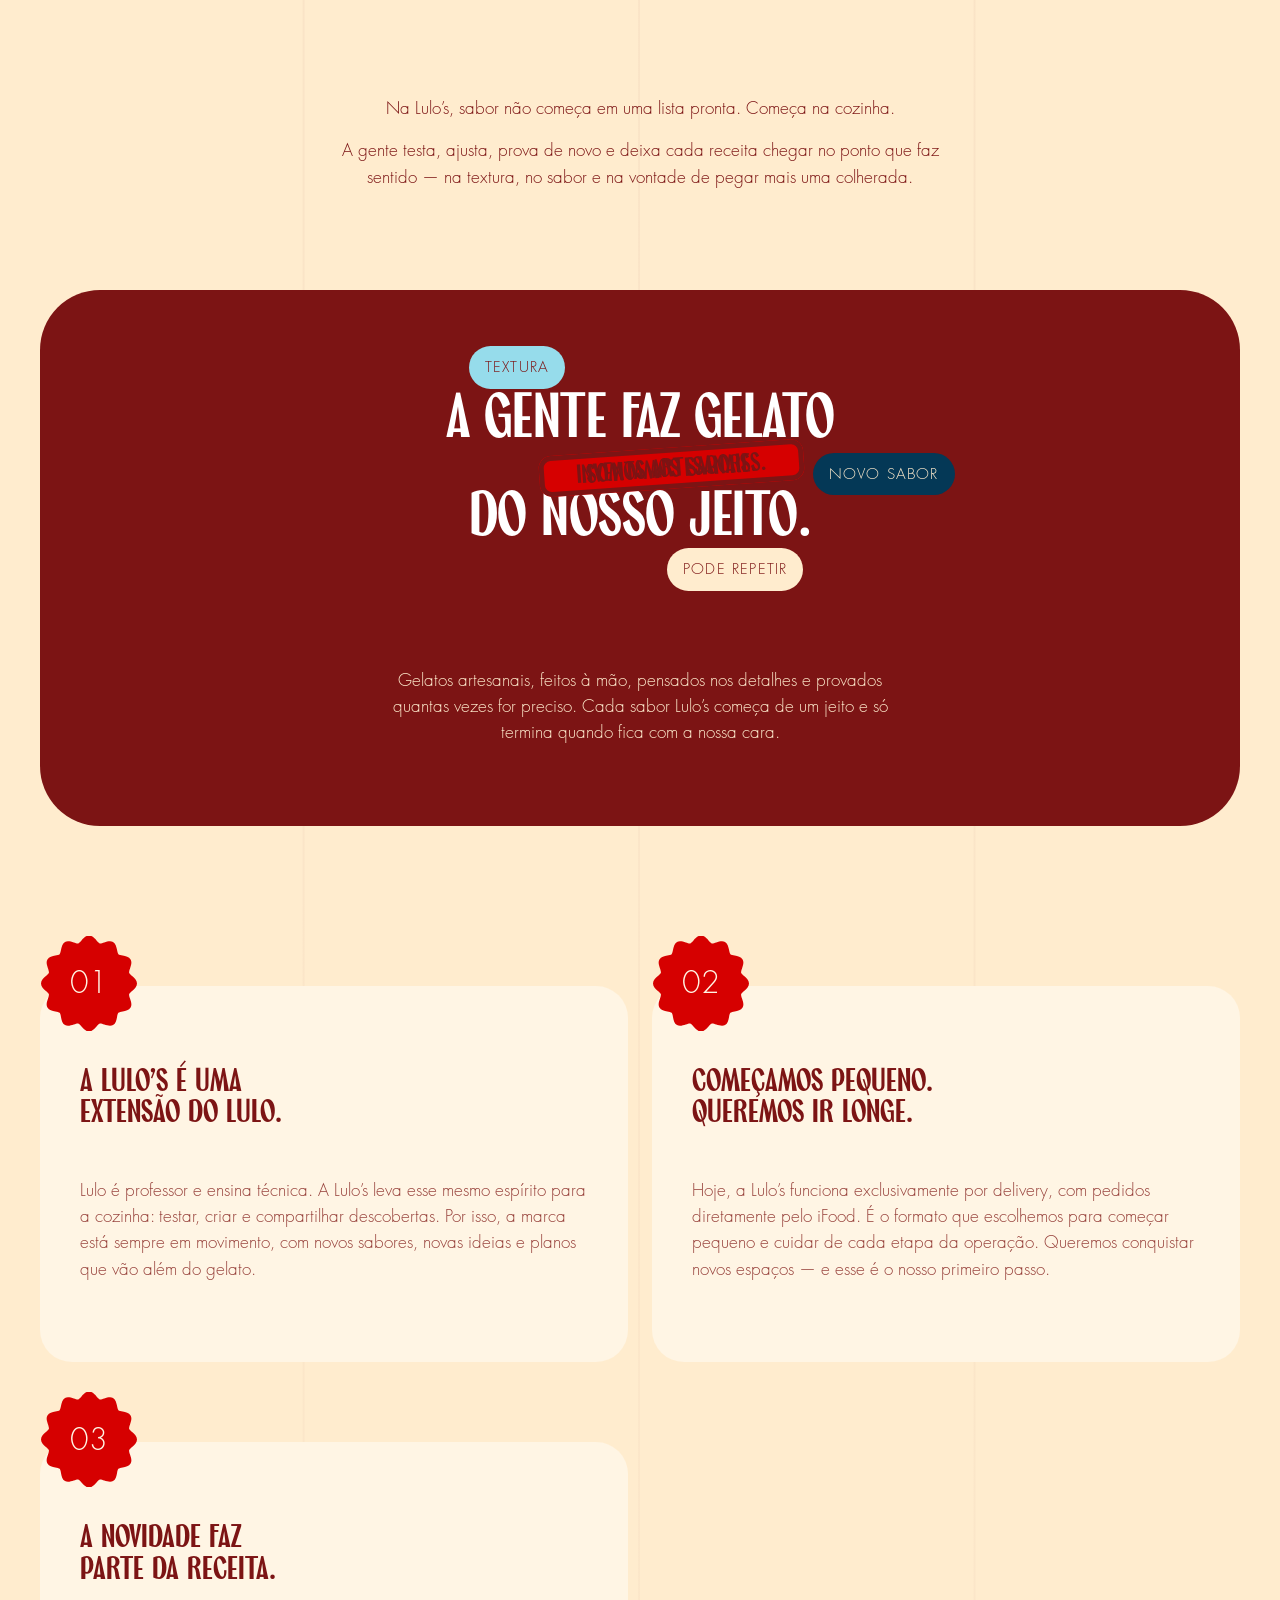
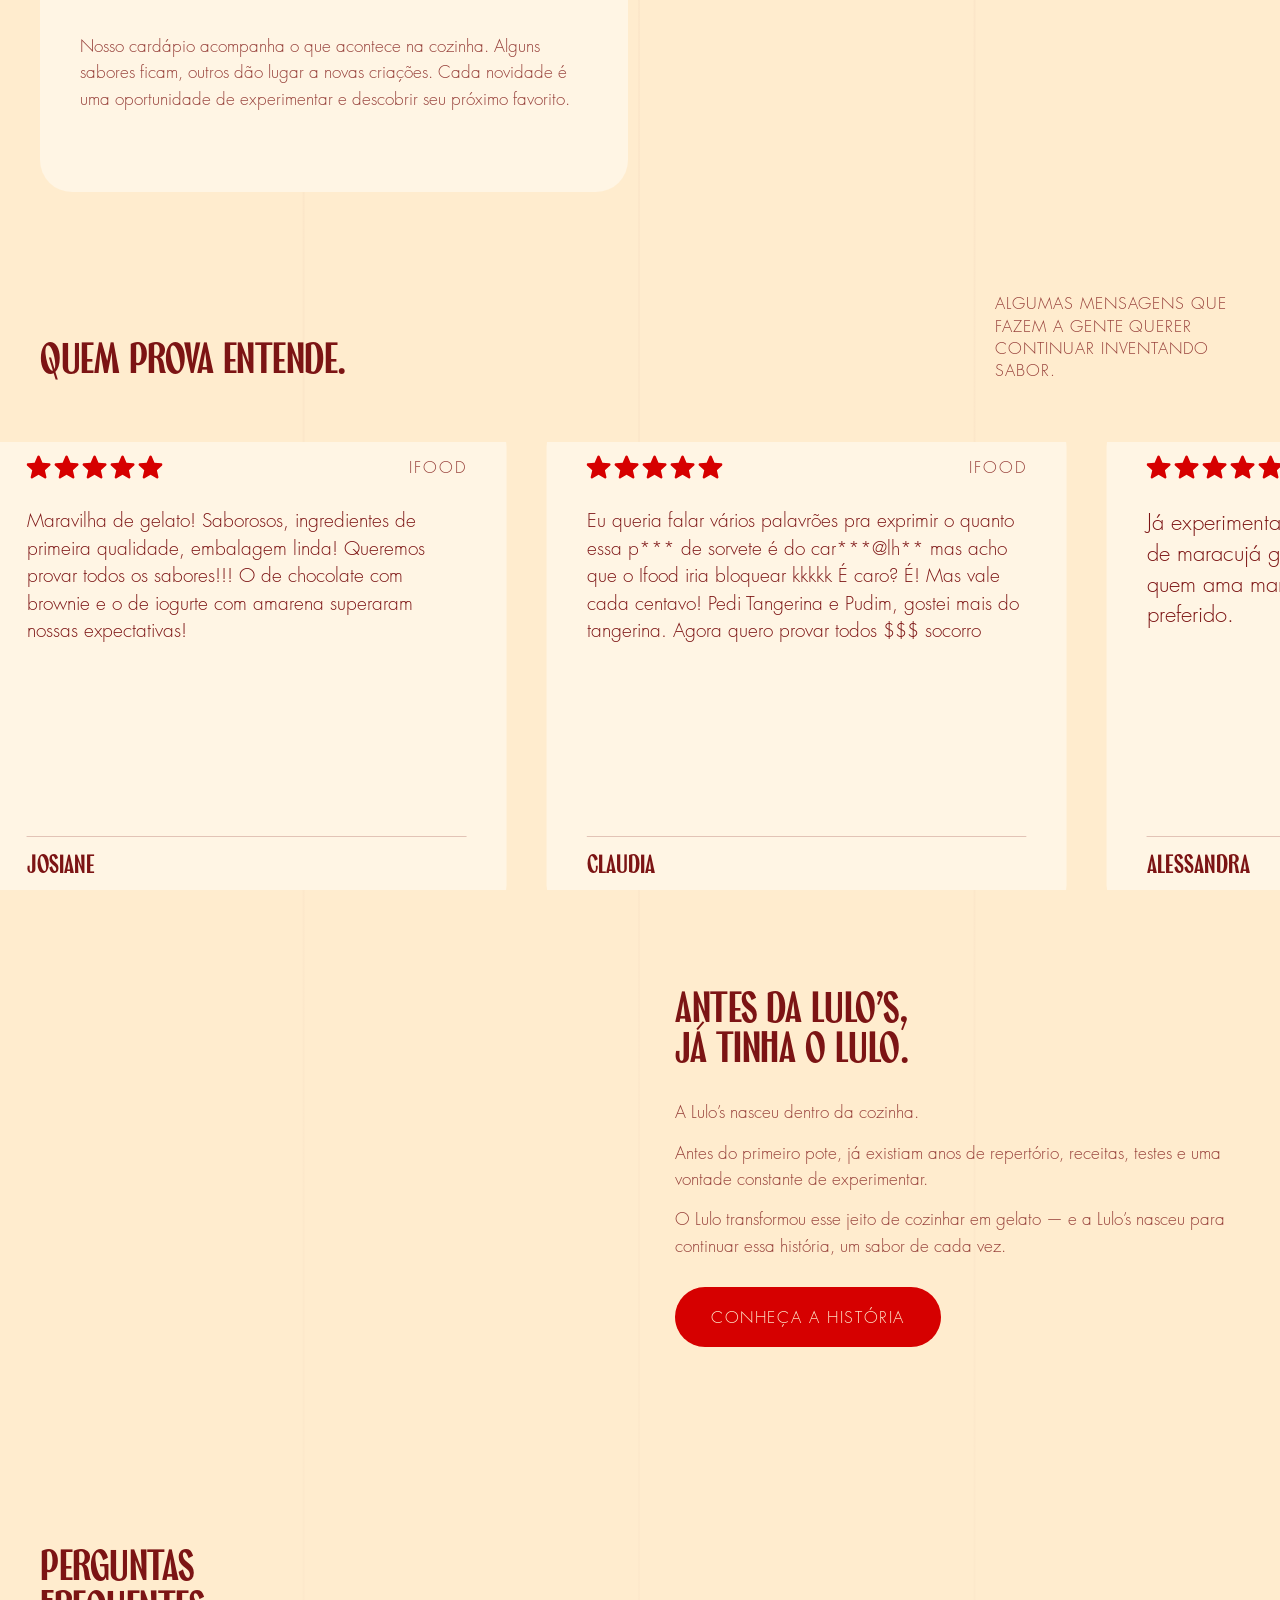
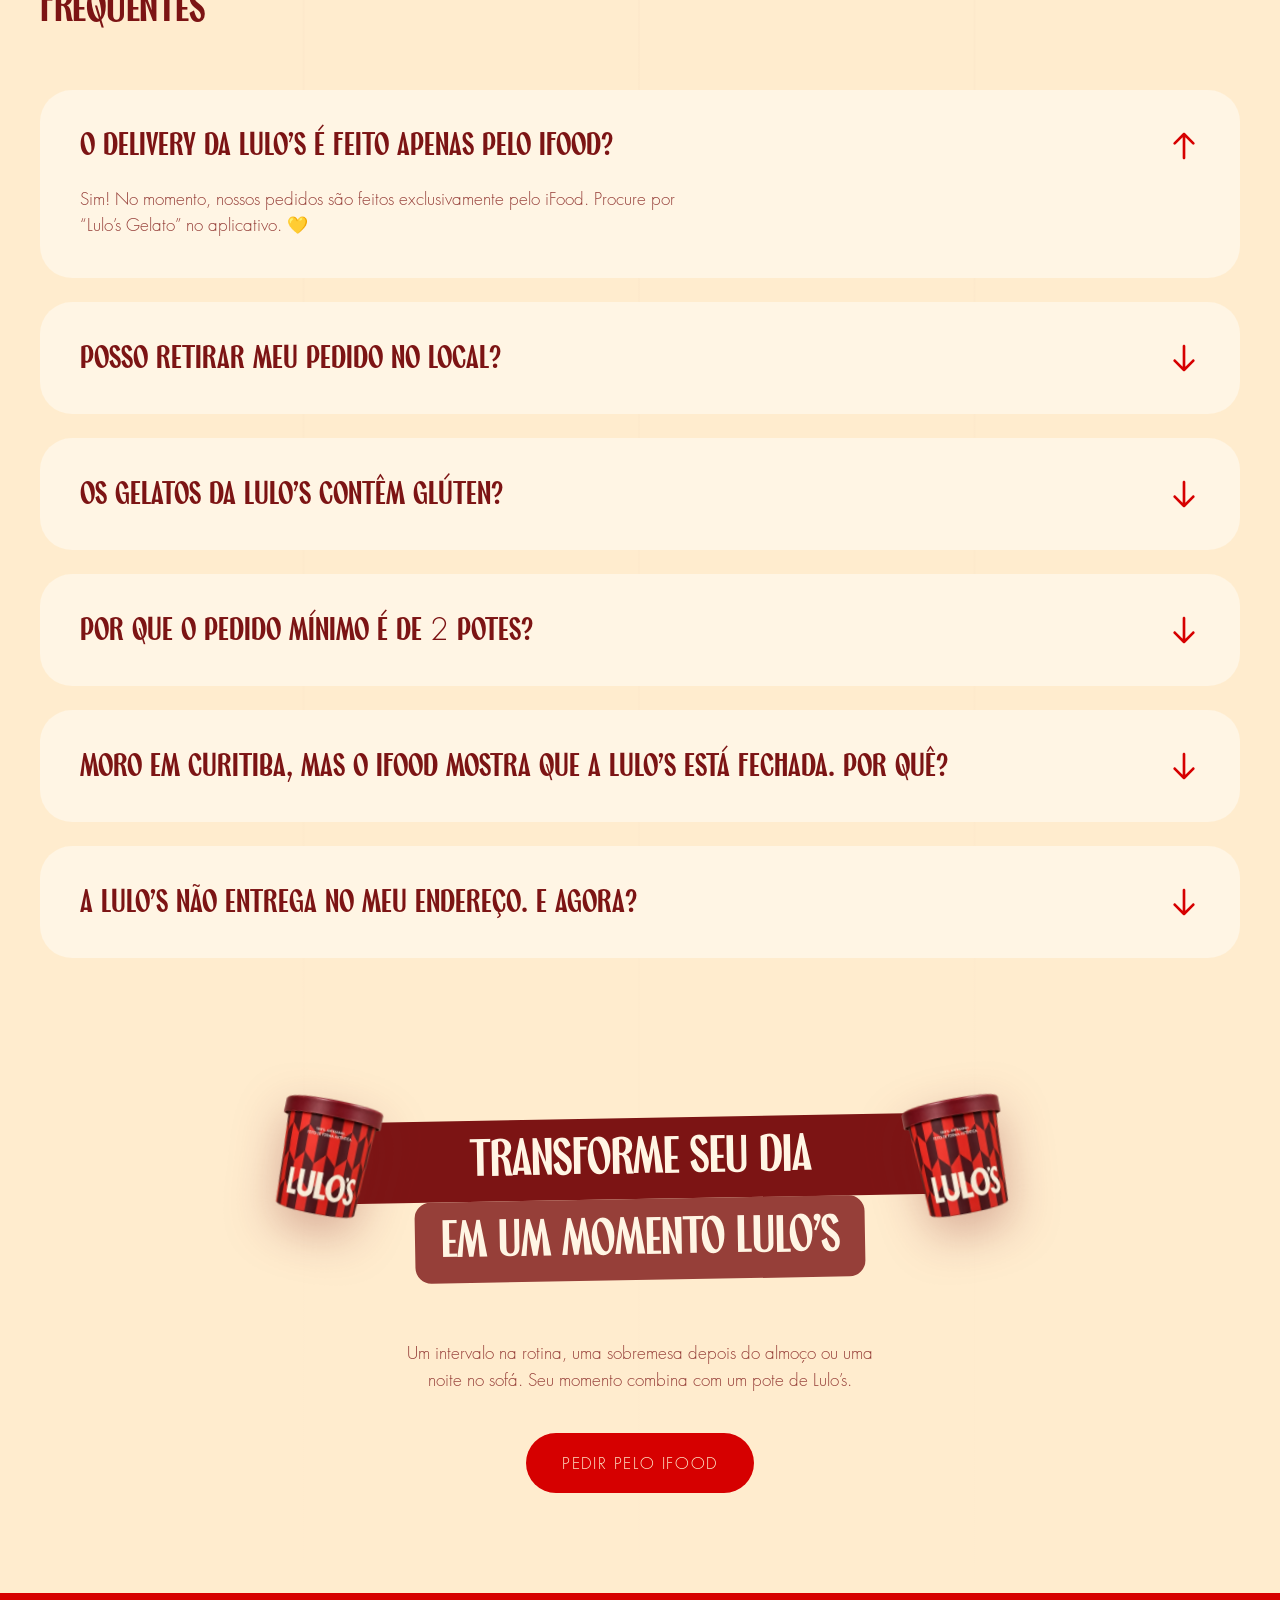
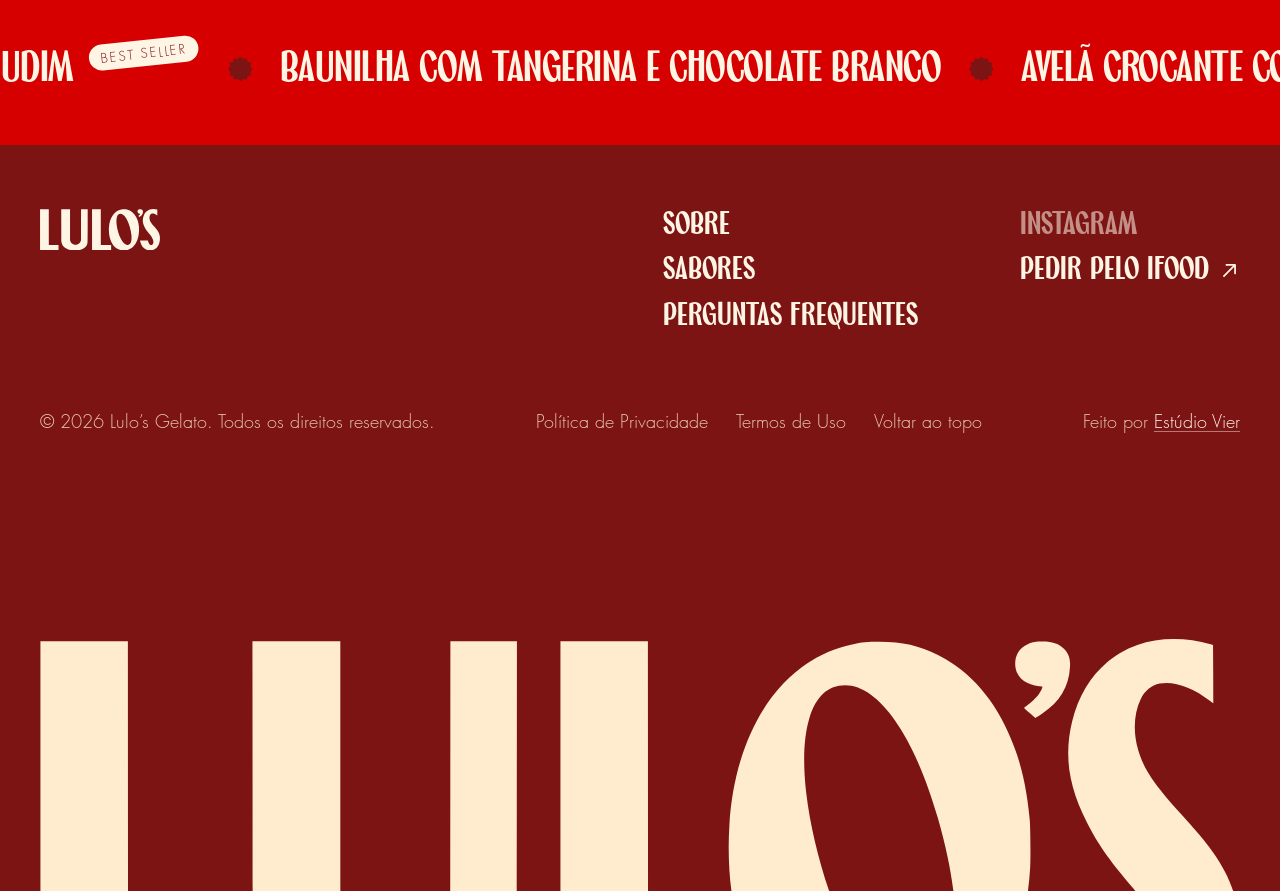
==== commit 98a85aaf: "Depoimentos iFood e correcao do pote" ====
--- a/index.html
+++ b/index.html
@@ -12,10 +12,10 @@
 <link rel="preload" href="assets/fonts/marcione-bold.woff2" as="font" type="font/woff2" crossorigin>
 <link rel="preload" href="assets/fonts/futura-lt-pro-light.woff2" as="font" type="font/woff2" crossorigin>
 <link rel="preload" as="image" type="image/avif" imagesrcset="assets/img/fotos/hero-pote-colheres-640.avif 640w, assets/img/fotos/hero-pote-colheres-1000.avif 1000w, assets/img/fotos/hero-pote-colheres-1400.avif 1400w, assets/img/fotos/hero-pote-colheres-2000.avif 2000w" imagesizes="100vw" fetchpriority="high">
-<link rel="stylesheet" href="css/tokens.css">
-<link rel="stylesheet" href="css/base.css">
-<link rel="stylesheet" href="css/components.css">
-<link rel="stylesheet" href="css/sections.css">
+<link rel="stylesheet" href="css/tokens.css?v=20261012">
+<link rel="stylesheet" href="css/base.css?v=20261012">
+<link rel="stylesheet" href="css/components.css?v=20261012">
+<link rel="stylesheet" href="css/sections.css?v=20261012">
 <script>document.documentElement.classList.add('js');</script>
 </head>
 <body>
@@ -228,42 +228,27 @@
         </div>
 
         <!-- Depoimentos REAIS (prints do iFood e comentários no Instagram enviados pela Lulo’s), transcritos sem edição.
-             Estrelas + "iFood" só nas avaliações feitas no iFood; comentários do Instagram aparecem só com o nome (sem nota, sem @). Cada .testimonial-slot alimenta o ticker (desktop/tablet) e o slideshow (celular). -->
+             Só avaliações feitas no iFood (todas 5 estrelas). Para incluir outra, use o print da avaliação no iFood. Cada .testimonial-slot alimenta o ticker (desktop/tablet) e o slideshow (celular). -->
         <template data-testimonials>
           <div class="testimonial-slot"><figure class="testimonial-card testimonial-card--l">
-            <svg class="testimonial-card__stars" role="img" aria-label="5 estrelas"><use href="#i-stars"/></svg>
+            <div class="testimonial-card__top"><svg class="testimonial-card__stars" role="img" aria-label="5 estrelas"><use href="#i-stars"/></svg><span class="testimonial-card__src t-label">iFood</span></div>
             <blockquote class="testimonial-card__quote"><p>Maravilha de gelato! Saborosos, ingredientes de primeira qualidade, embalagem linda! Queremos provar todos os sabores!!! O de chocolate com brownie e o de iogurte com amarena superaram nossas expectativas!</p></blockquote>
-            <figcaption class="testimonial-card__name"><span class="testimonial-card__who">Josiane</span><span class="testimonial-card__src t-label">iFood</span></figcaption>
-          </figure></div>
-          <div class="testimonial-slot"><figure class="testimonial-card testimonial-card--s">
-            <span class="testimonial-card__mark" aria-hidden="true">“</span>
-            <blockquote class="testimonial-card__quote"><p>Esse sorvete é bizarro de bom. Nível Internacional.</p></blockquote>
-            <figcaption class="testimonial-card__name"><span class="testimonial-card__who">Marco</span></figcaption>
+            <figcaption class="testimonial-card__name"><span class="testimonial-card__who">Josiane</span></figcaption>
           </figure></div>
           <div class="testimonial-slot"><figure class="testimonial-card testimonial-card--l">
-            <svg class="testimonial-card__stars" role="img" aria-label="5 estrelas"><use href="#i-stars"/></svg>
+            <div class="testimonial-card__top"><svg class="testimonial-card__stars" role="img" aria-label="5 estrelas"><use href="#i-stars"/></svg><span class="testimonial-card__src t-label">iFood</span></div>
             <blockquote class="testimonial-card__quote"><p>Eu queria falar vários palavrões pra exprimir o quanto essa p*** de sorvete é do car***@lh** mas acho que o Ifood iria bloquear kkkkk É caro? É! Mas vale cada centavo! Pedi Tangerina e Pudim, gostei mais do tangerina. Agora quero provar todos $$$ socorro</p></blockquote>
-            <figcaption class="testimonial-card__name"><span class="testimonial-card__who">Claudia</span><span class="testimonial-card__src t-label">iFood</span></figcaption>
+            <figcaption class="testimonial-card__name"><span class="testimonial-card__who">Claudia</span></figcaption>
+          </figure></div>
+          <div class="testimonial-slot"><figure class="testimonial-card testimonial-card--m">
+            <div class="testimonial-card__top"><svg class="testimonial-card__stars" role="img" aria-label="5 estrelas"><use href="#i-stars"/></svg><span class="testimonial-card__src t-label">iFood</span></div>
+            <blockquote class="testimonial-card__quote"><p>Já experimentamos muitos sabores, e agora o de maracujá ganhou o meu coração!!! Para quem ama maracujá como eu, se tornou o preferido.</p></blockquote>
+            <figcaption class="testimonial-card__name"><span class="testimonial-card__who">Alessandra</span></figcaption>
           </figure></div>
           <div class="testimonial-slot"><figure class="testimonial-card testimonial-card--l">
-            <span class="testimonial-card__mark" aria-hidden="true">“</span>
-            <blockquote class="testimonial-card__quote"><p>O sorvete de pudim é uma das melhores coisas já provei na vida. A textura é ABSURDA, parece uma seda na boca.</p><p>O tangerina da pra sentir exatamente a construção de camadas de sabor. O docinho do chocolate branco, o azedinho da tangerina. Meu marido e eu falamos que ele parece um panetone em formato de sorvete. Absolutamente perfeito 🤌🏽✨</p></blockquote>
-            <figcaption class="testimonial-card__name"><span class="testimonial-card__who">Carol</span></figcaption>
-          </figure></div>
-          <div class="testimonial-slot"><figure class="testimonial-card testimonial-card--m">
-            <svg class="testimonial-card__stars" role="img" aria-label="5 estrelas"><use href="#i-stars"/></svg>
-            <blockquote class="testimonial-card__quote"><p>Já experimentamos muitos sabores, e agora o de maracujá ganhou o meu coração!!! Para quem ama maracujá como eu, se tornou o preferido.</p></blockquote>
-            <figcaption class="testimonial-card__name"><span class="testimonial-card__who">Alessandra</span><span class="testimonial-card__src t-label">iFood</span></figcaption>
-          </figure></div>
-          <div class="testimonial-slot"><figure class="testimonial-card testimonial-card--m">
-            <span class="testimonial-card__mark" aria-hidden="true">“</span>
-            <blockquote class="testimonial-card__quote"><p>O meu veio numa sacola bordo com um reflexivo dentro. Quando a esposa pegou no elevador achou que era um presente chique. Melhor sorvete do mundo. Pela madrugada que negócio bom.</p></blockquote>
-            <figcaption class="testimonial-card__name"><span class="testimonial-card__who">Esteban</span></figcaption>
-          </figure></div>
-          <div class="testimonial-slot"><figure class="testimonial-card testimonial-card--l">
-            <svg class="testimonial-card__stars" role="img" aria-label="5 estrelas"><use href="#i-stars"/></svg>
+            <div class="testimonial-card__top"><svg class="testimonial-card__stars" role="img" aria-label="5 estrelas"><use href="#i-stars"/></svg><span class="testimonial-card__src t-label">iFood</span></div>
             <blockquote class="testimonial-card__quote"><p>Haaa tnc.. agora estou pobre e gordo. Negocio é bom d+, vontade de esbagaçar no soco quem fez um negocio desse, pqp. Um gênio. Melhor de todos que já provei até hoje. Não sei se indico ou se escondo de todo mundo para não descobrirem esse lugar e ficar só para mim...</p></blockquote>
-            <figcaption class="testimonial-card__name"><span class="testimonial-card__who">Giuliano</span><span class="testimonial-card__src t-label">iFood</span></figcaption>
+            <figcaption class="testimonial-card__name"><span class="testimonial-card__who">Giuliano</span></figcaption>
           </figure></div>
         </template>
 
@@ -437,6 +422,6 @@
   </footer>
 </div>
 
-<script type="module" src="js/main.js"></script>
+<script type="module" src="js/main.js?v=20261012"></script>
 </body>
 </html>
--- a/css/components.css
+++ b/css/components.css
@@ -400,6 +400,7 @@
 .testimonial-card__stars { width: 136px; height: 24px; color: var(--c-orange); flex: none; }
 /* real reviews: the customer's own words, in the functional typeface (long texts stay readable) */
 .testimonial-card { justify-content: flex-start; gap: 28px; }
+.testimonial-card__top { width: 100%; display: flex; align-items: center; justify-content: space-between; gap: 12px; }
 .testimonial-card__mark { display: block; height: 24px; font-family: var(--ff-display); font-weight: 700; font-size: 64px; line-height: .9; color: var(--c-orange); }
 .testimonial-card__quote {
   width: 100%; max-width: 440px;
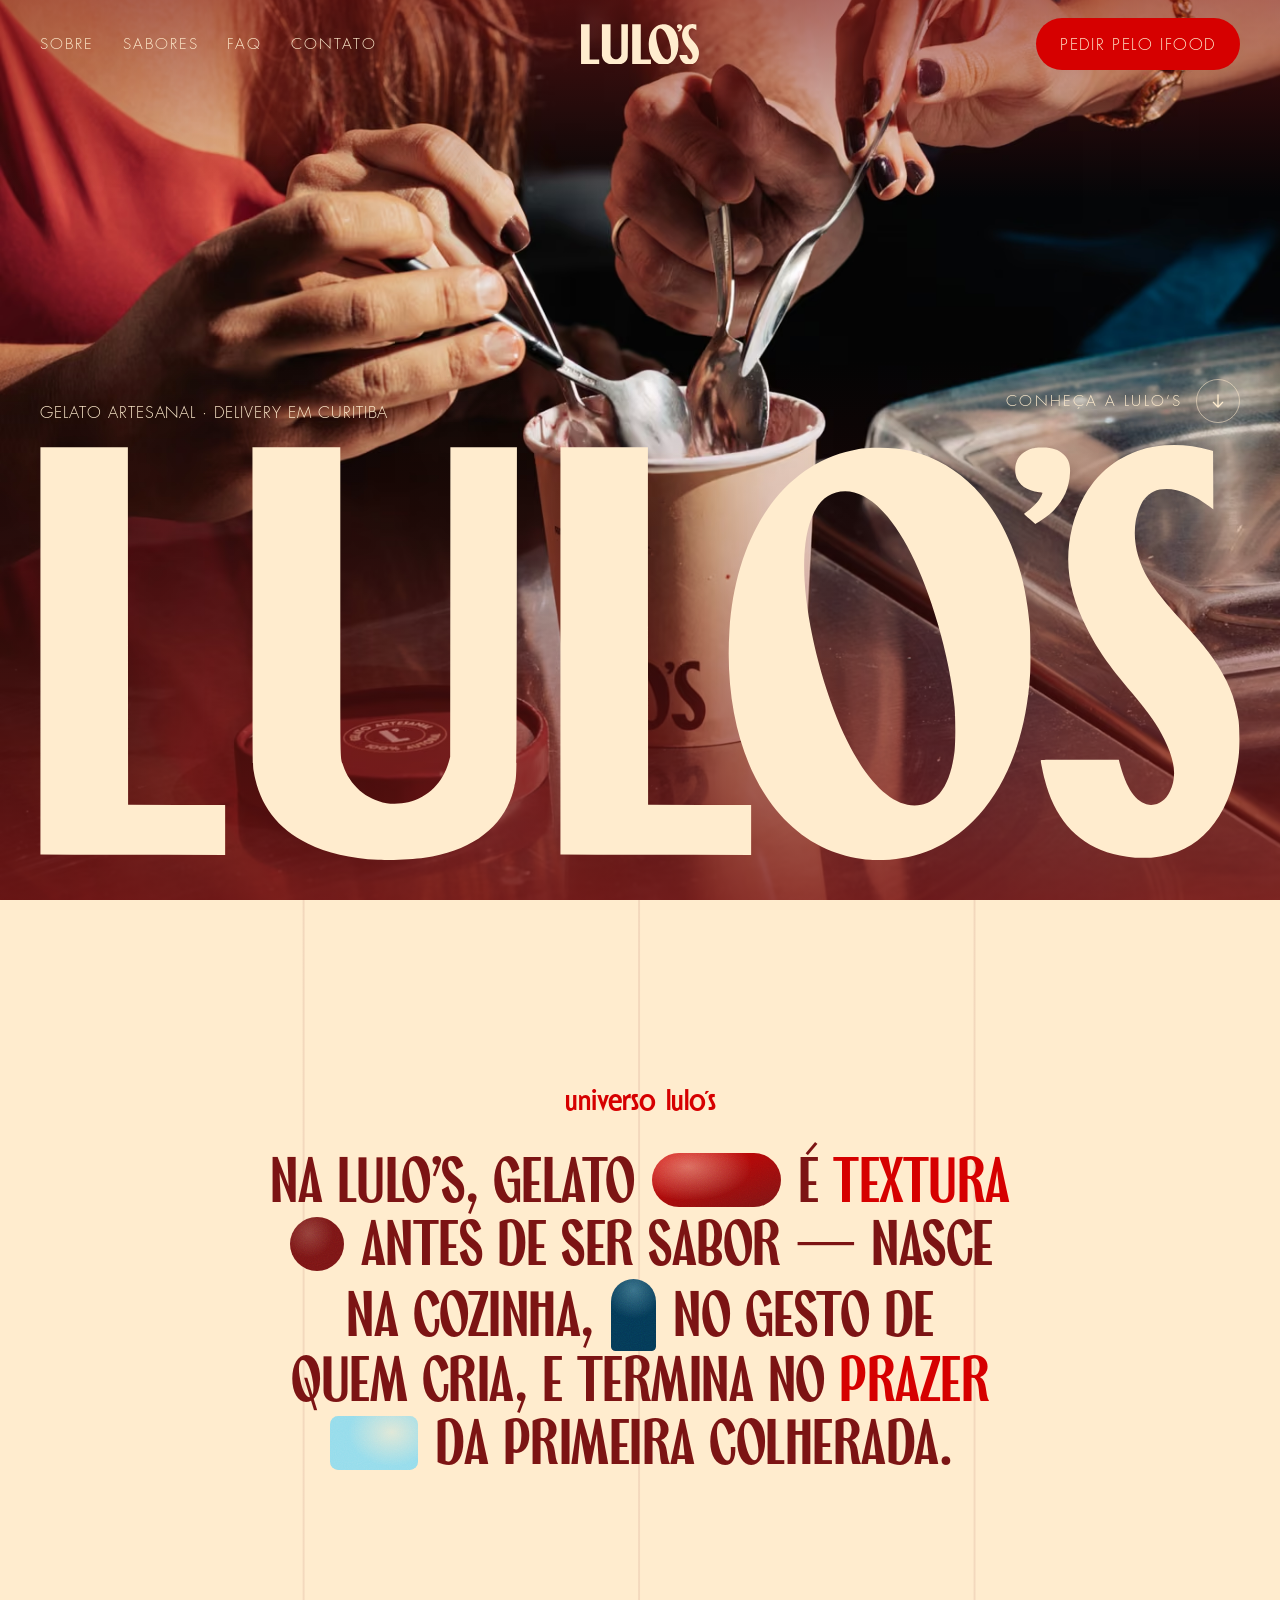
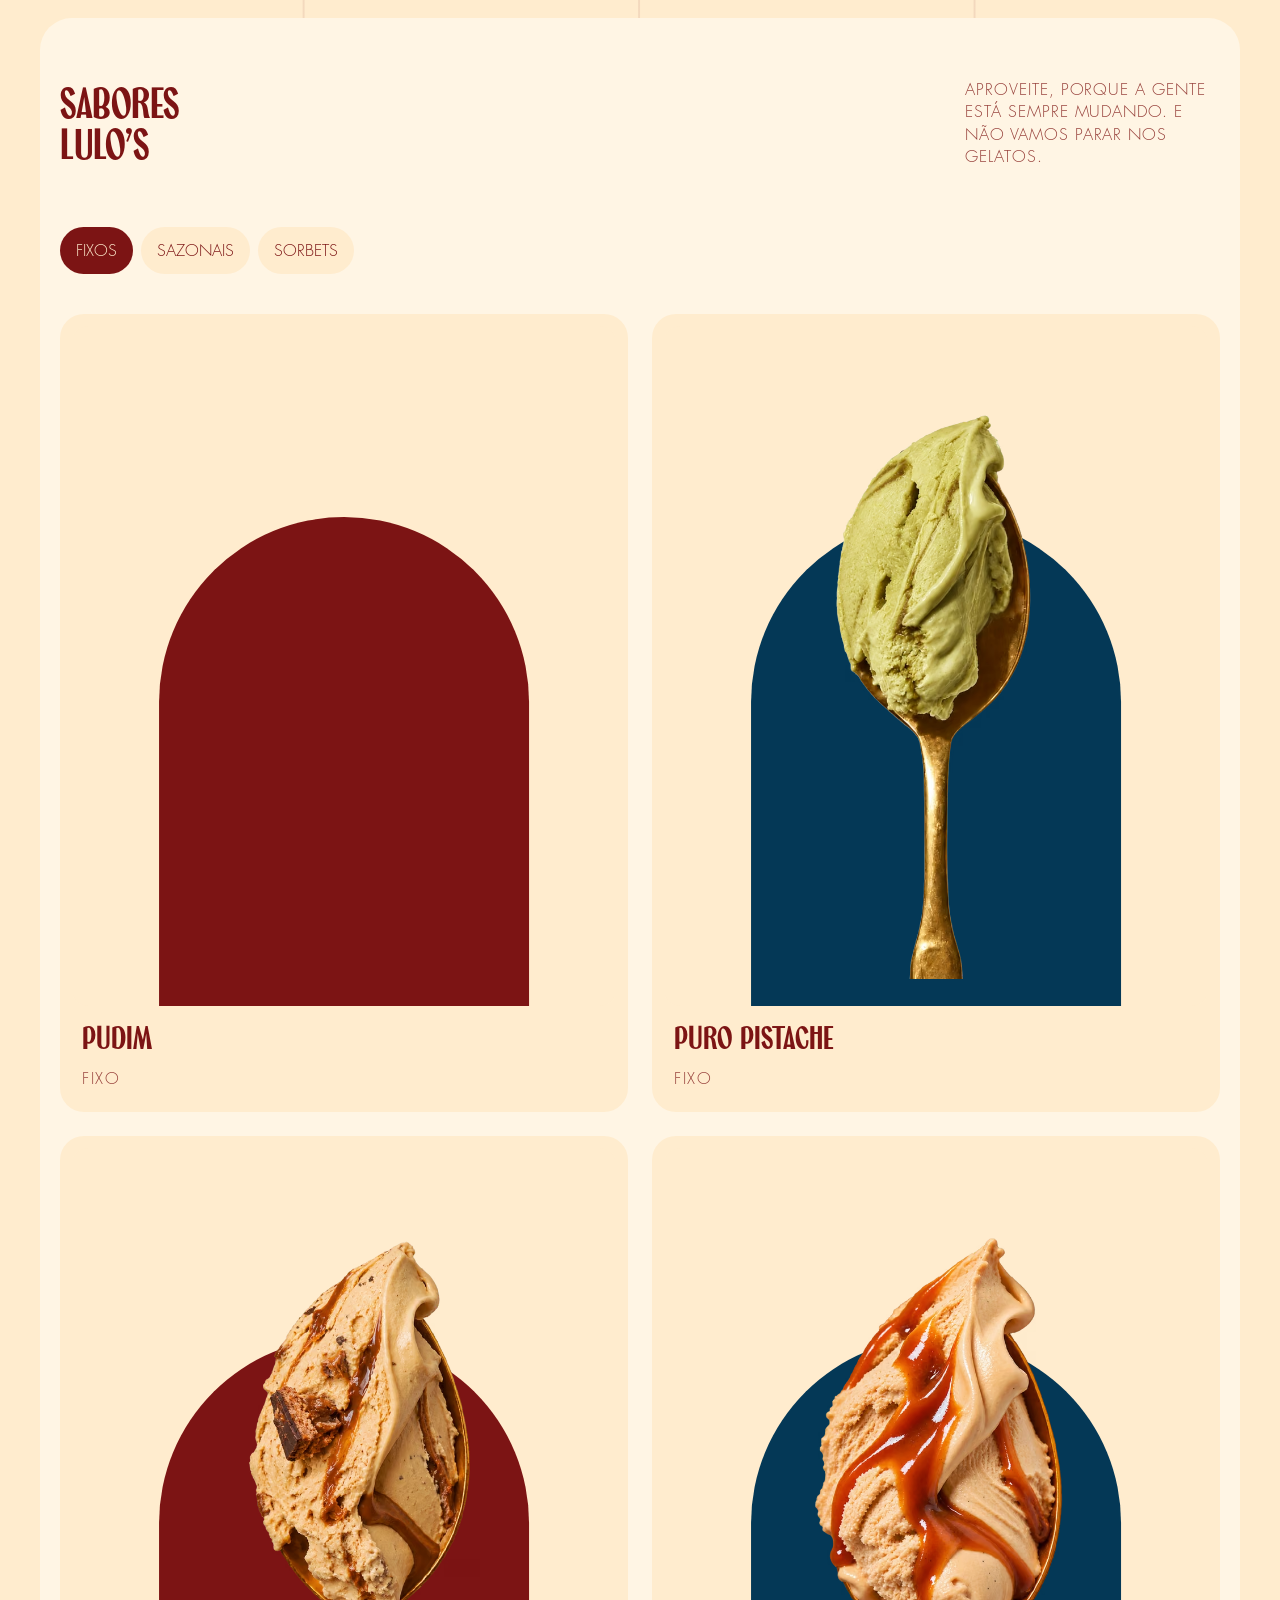
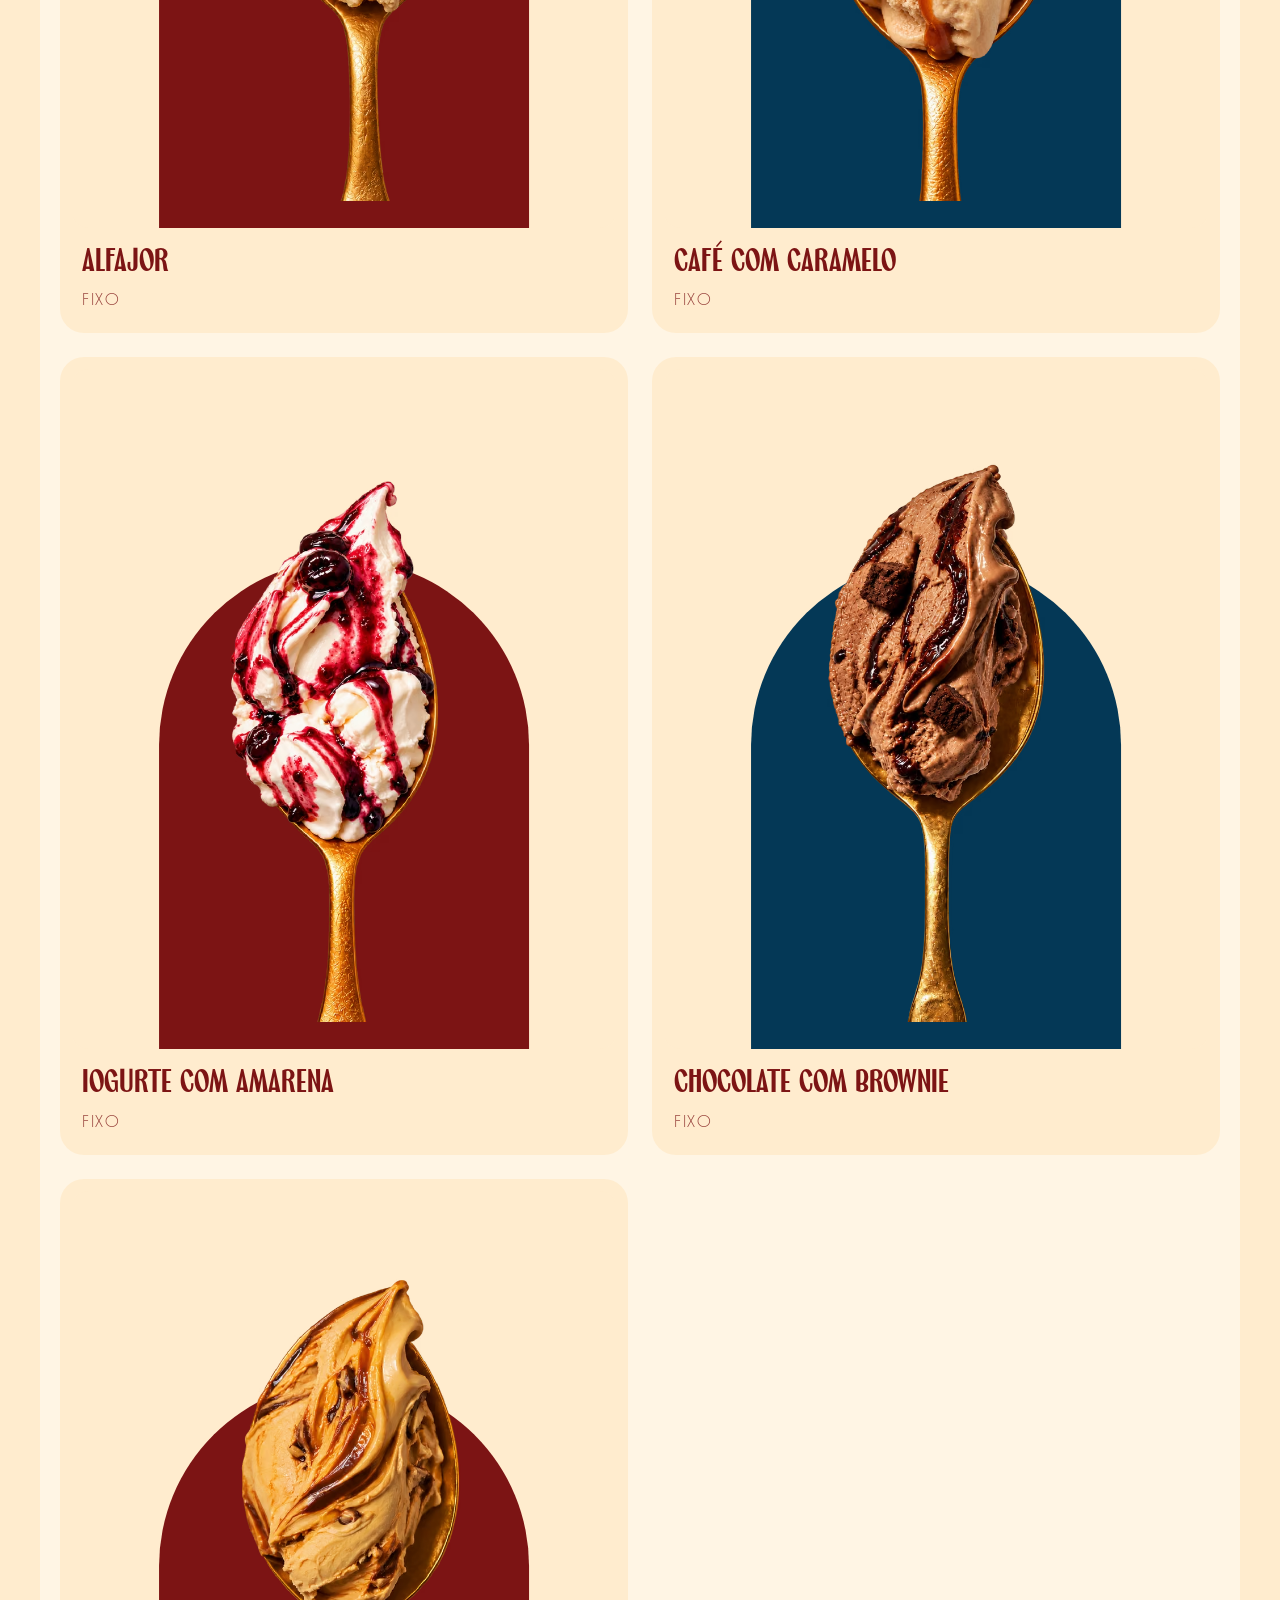
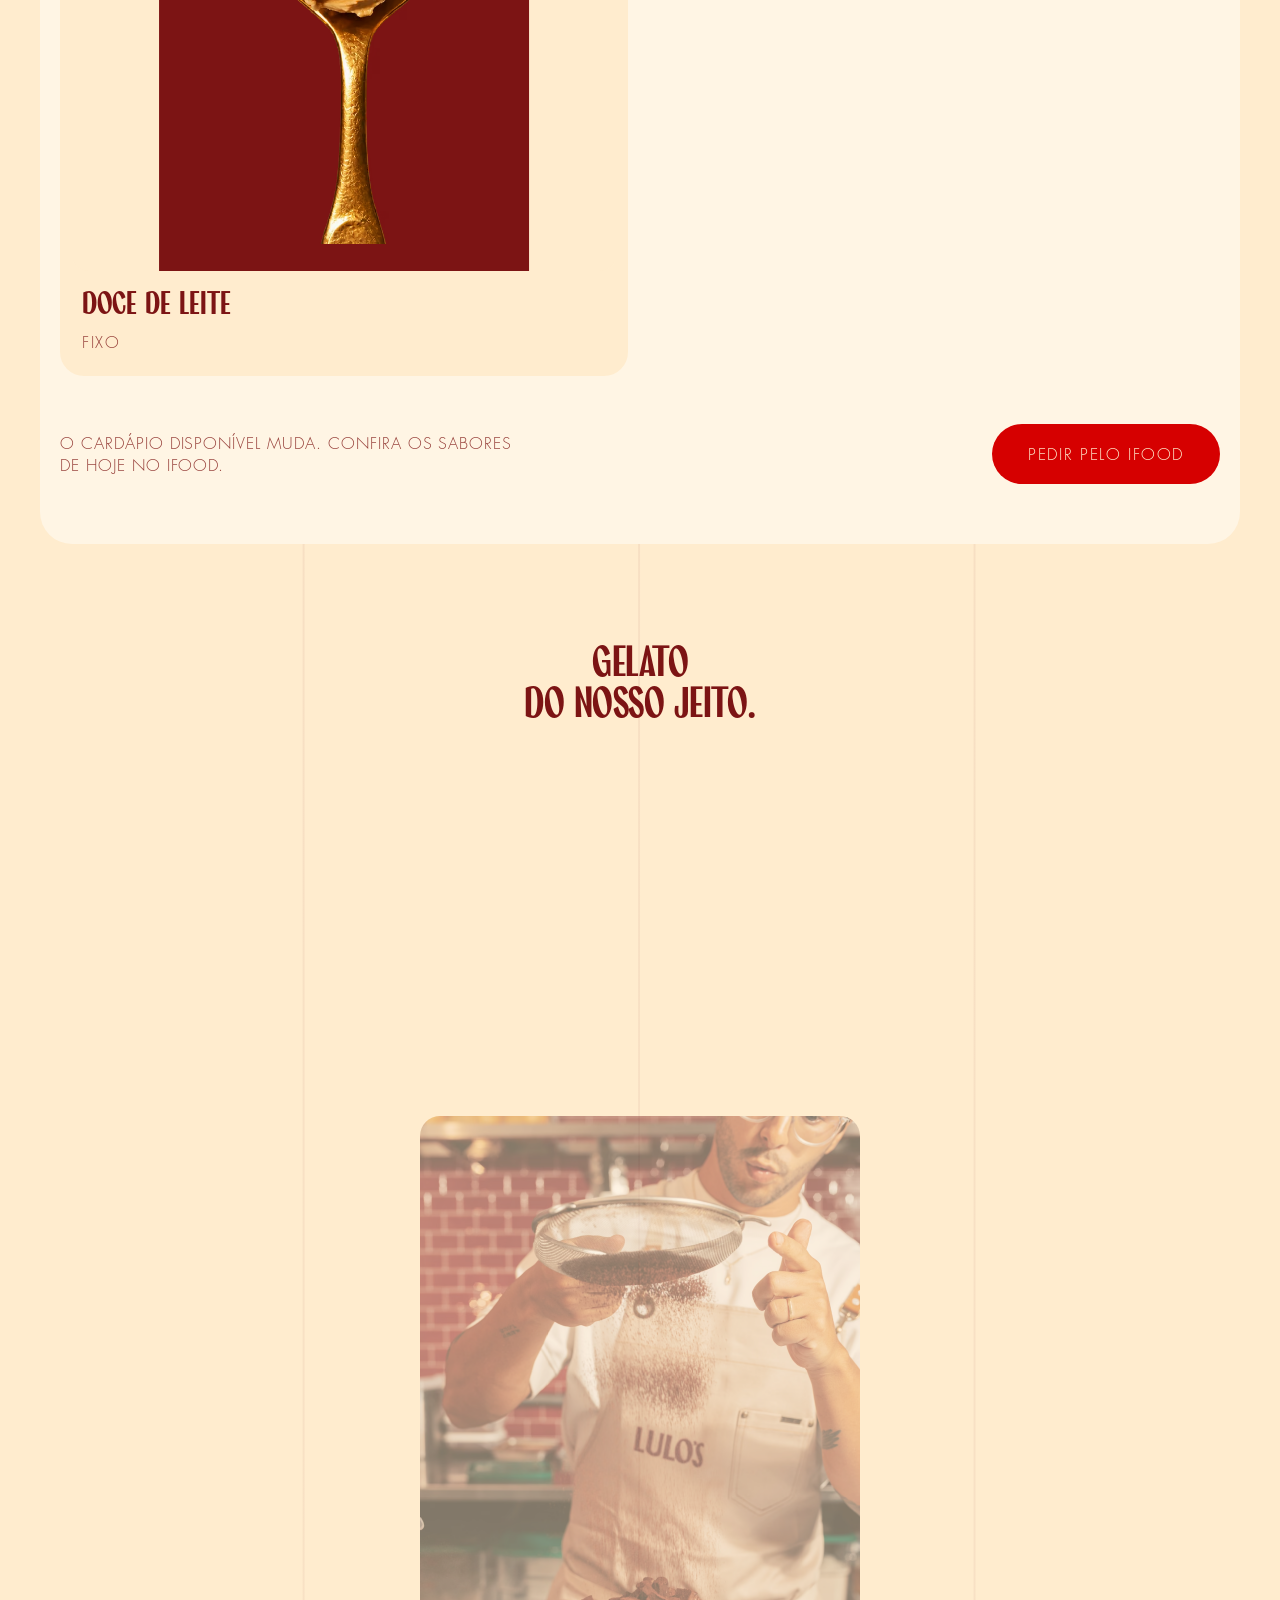
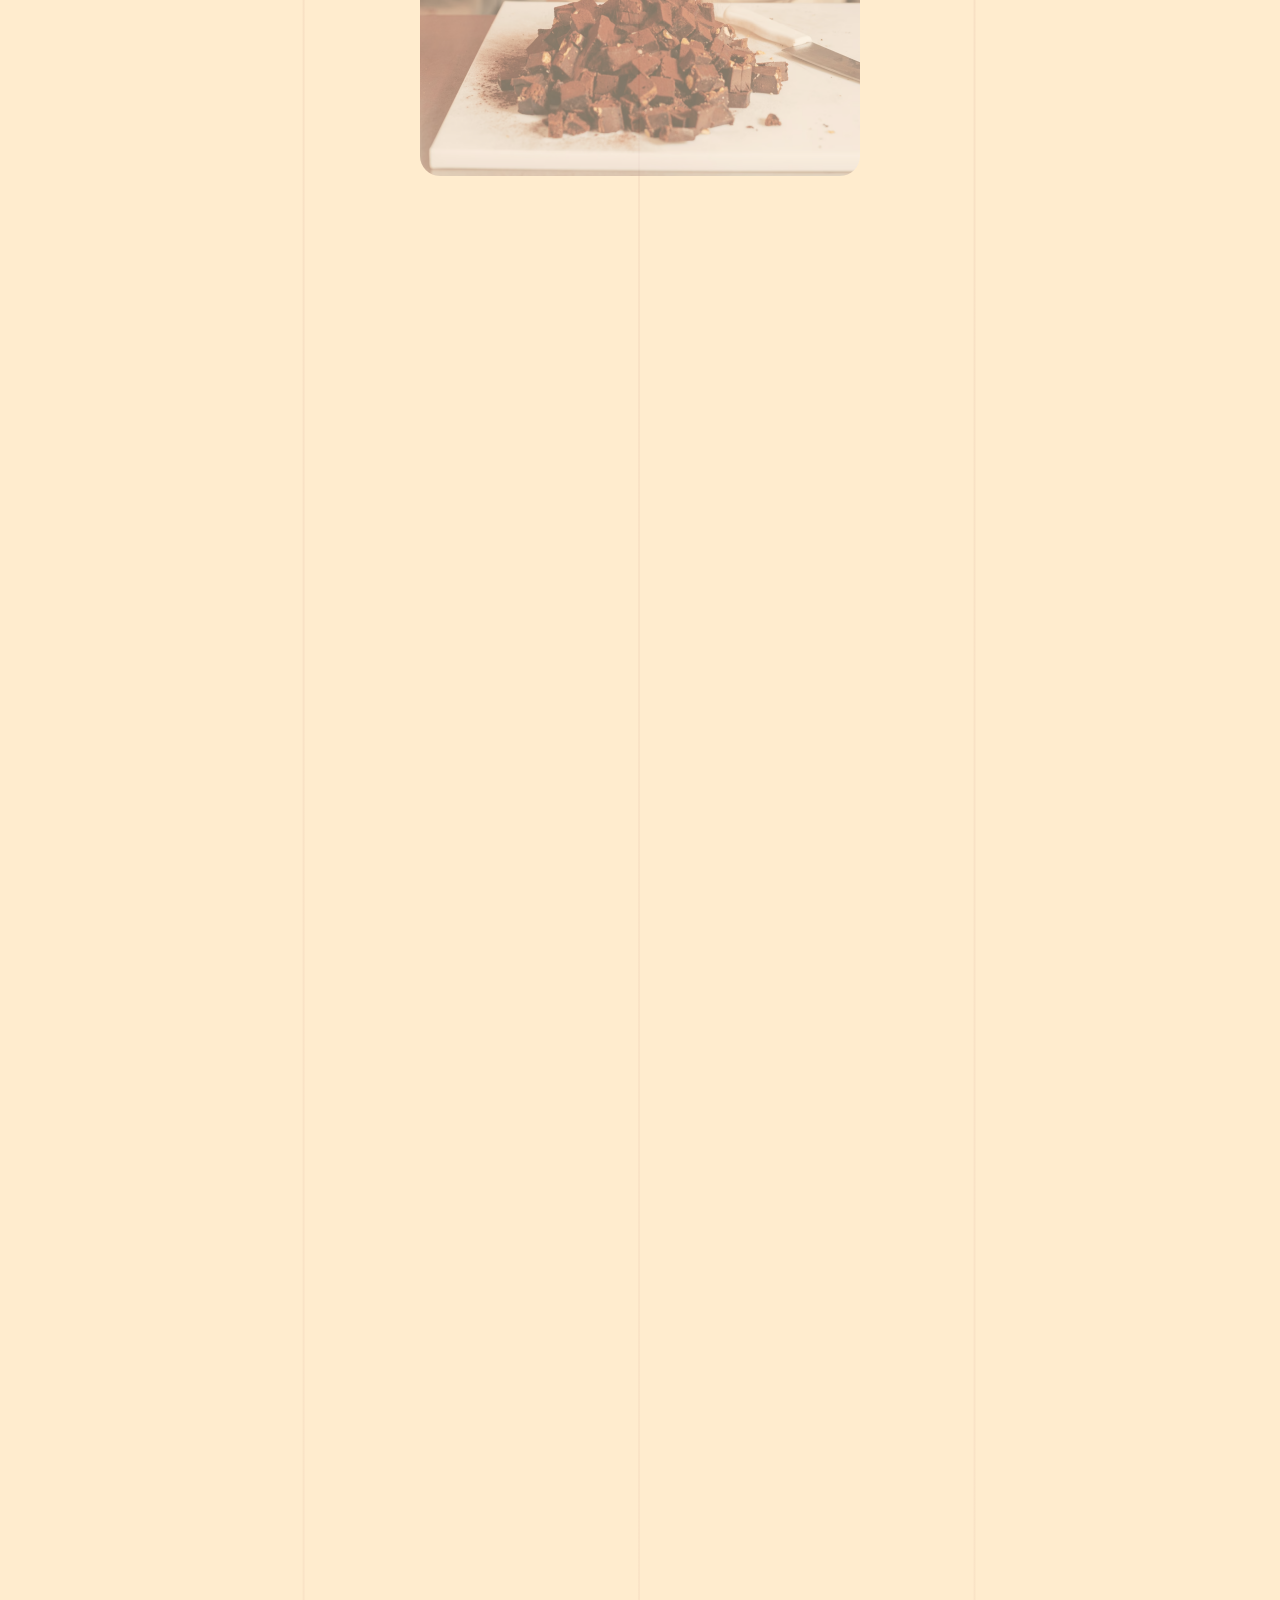
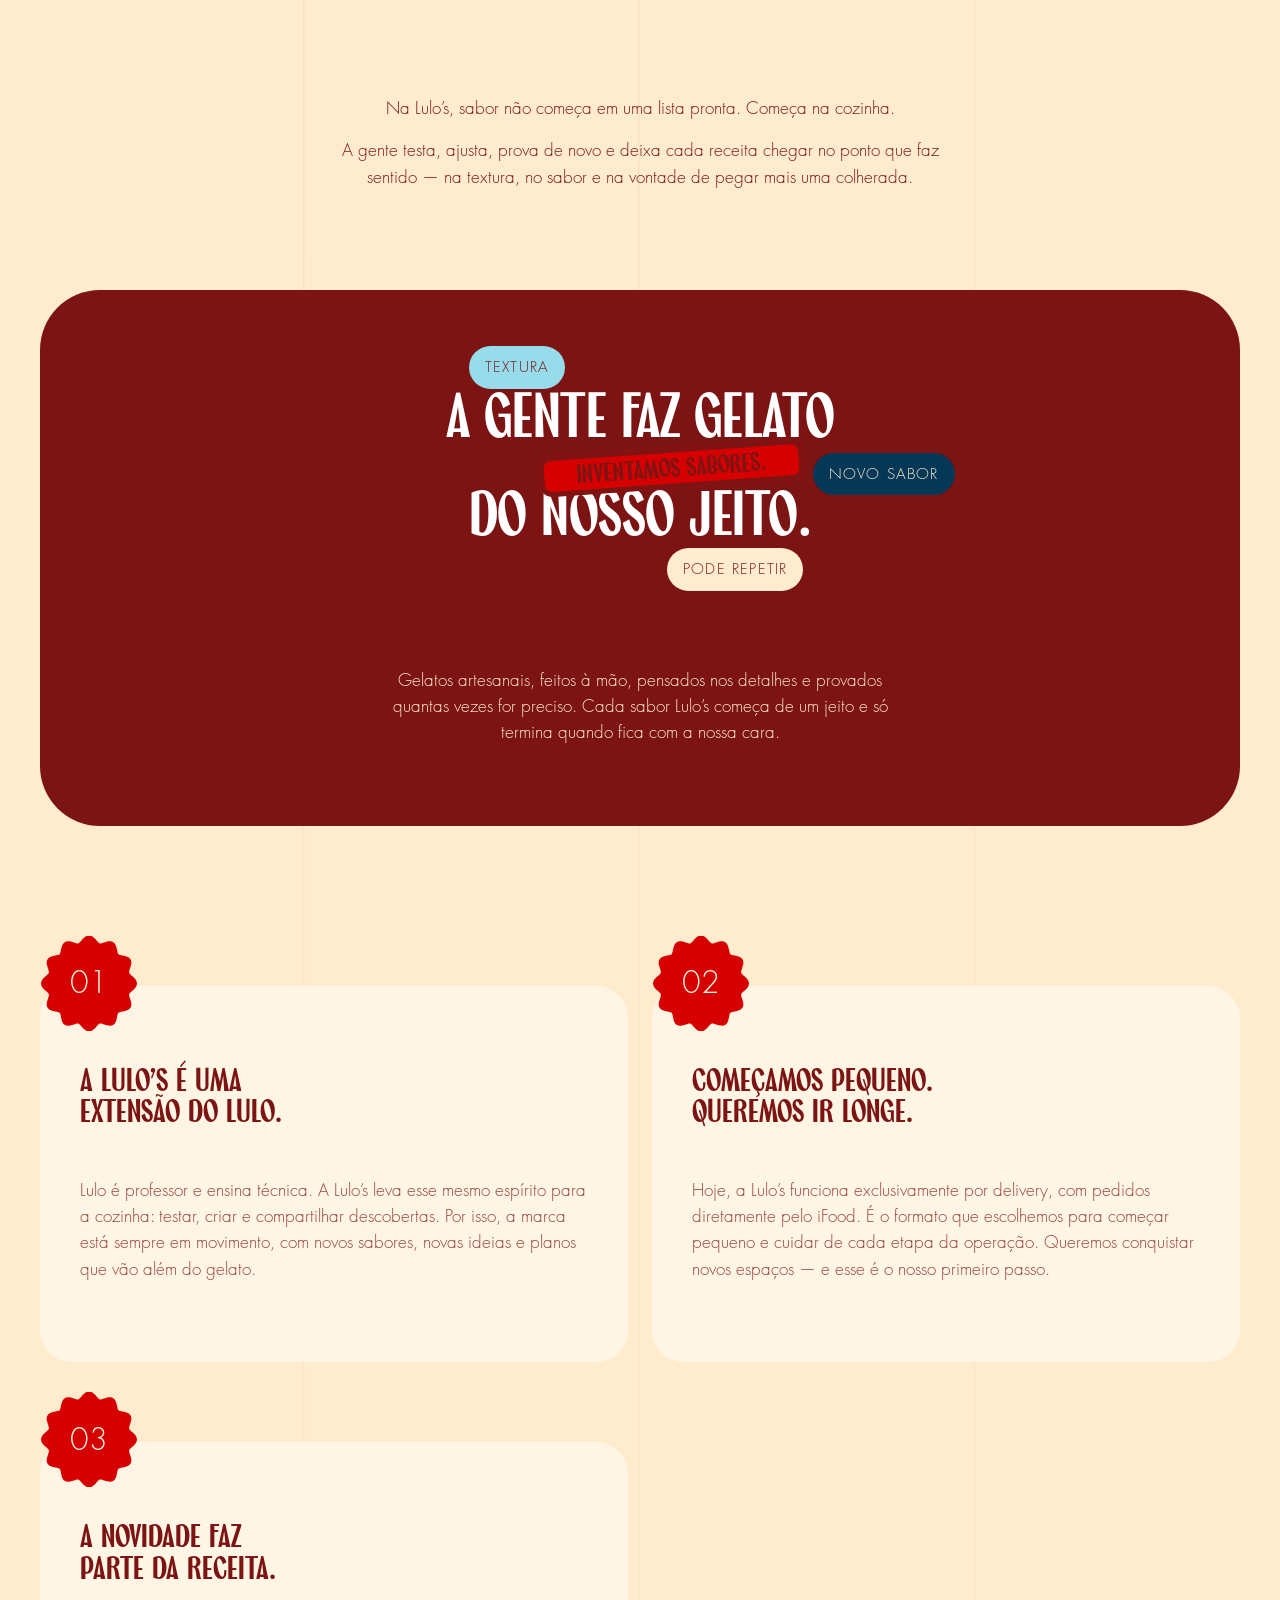
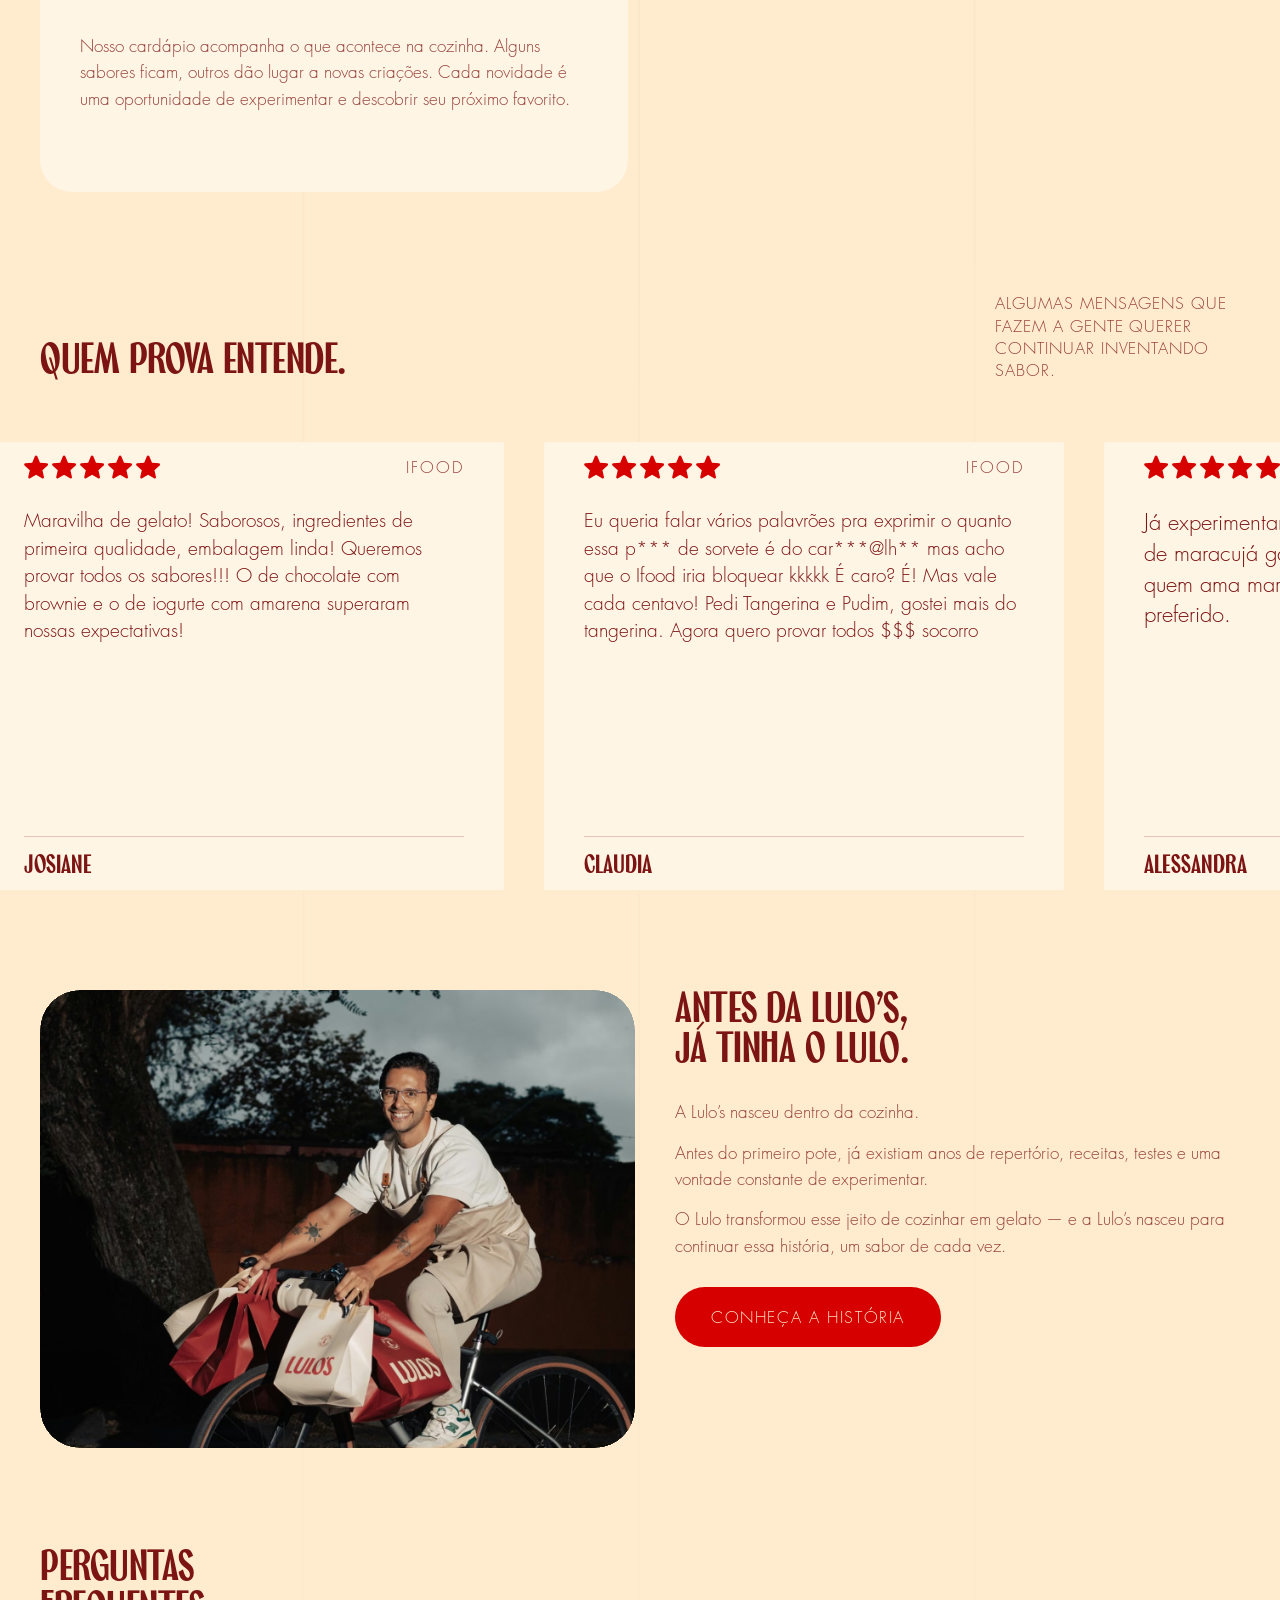
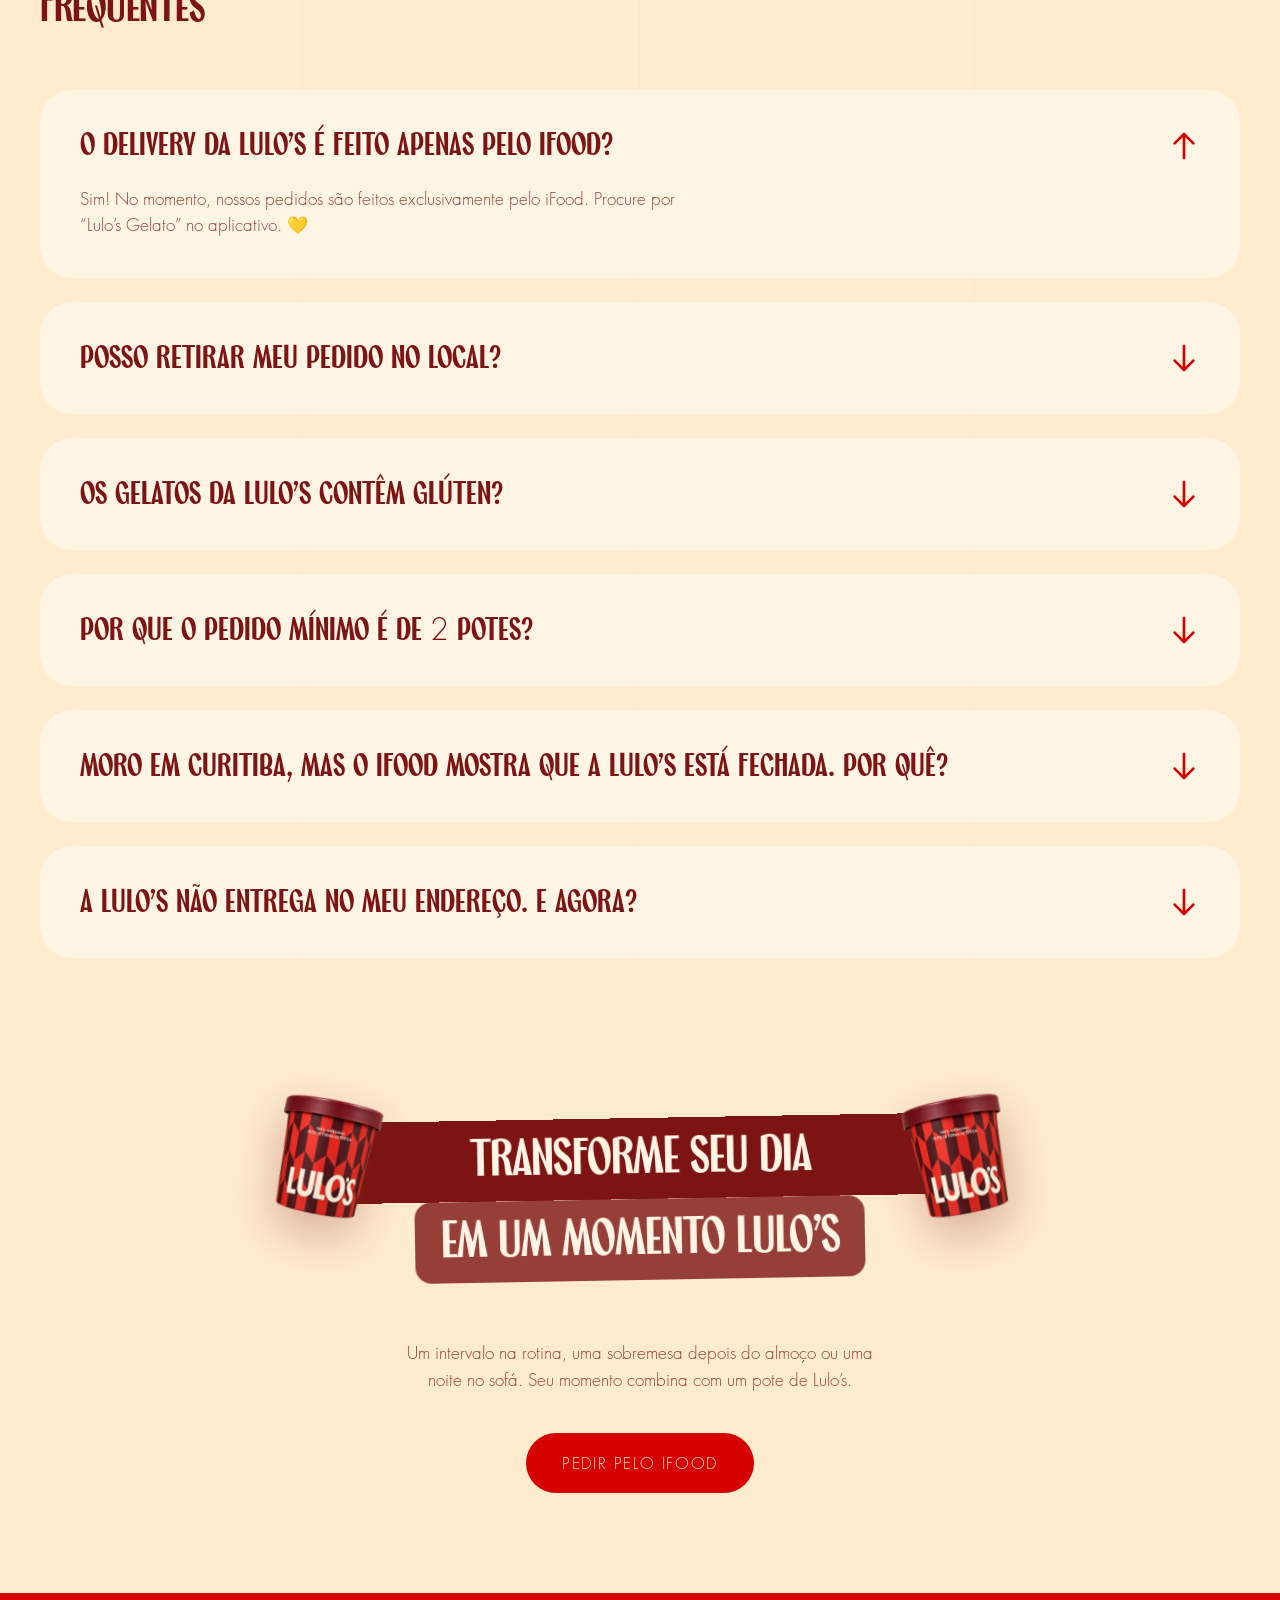
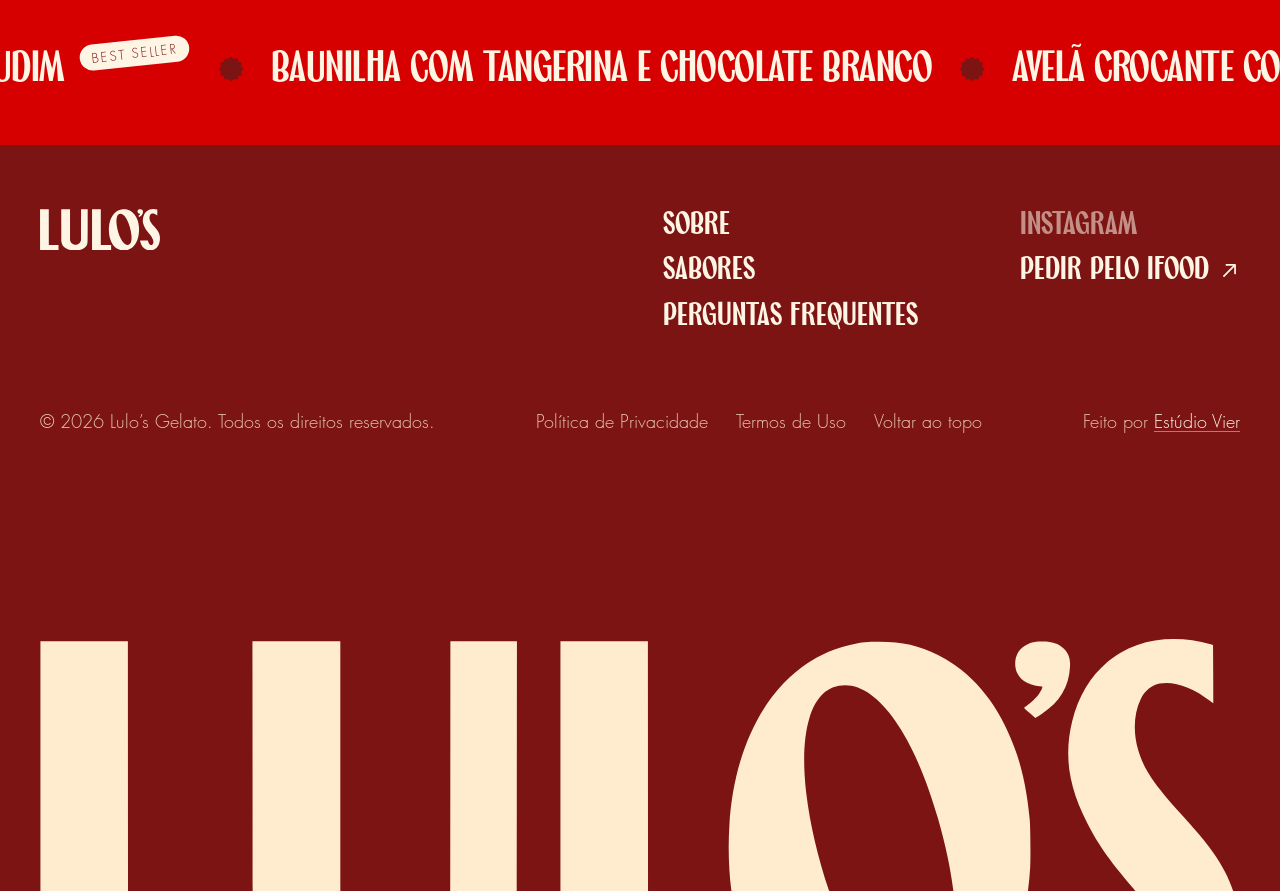
==== commit 4ad77598: "Formulario em card e remove em detalhes" ====
--- a/index.html
+++ b/index.html
@@ -12,10 +12,10 @@
 <link rel="preload" href="assets/fonts/marcione-bold.woff2" as="font" type="font/woff2" crossorigin>
 <link rel="preload" href="assets/fonts/futura-lt-pro-light.woff2" as="font" type="font/woff2" crossorigin>
 <link rel="preload" as="image" type="image/avif" imagesrcset="assets/img/fotos/hero-pote-colheres-640.avif 640w, assets/img/fotos/hero-pote-colheres-1000.avif 1000w, assets/img/fotos/hero-pote-colheres-1400.avif 1400w, assets/img/fotos/hero-pote-colheres-2000.avif 2000w" imagesizes="100vw" fetchpriority="high">
-<link rel="stylesheet" href="css/tokens.css?v=20261012">
-<link rel="stylesheet" href="css/base.css?v=20261012">
-<link rel="stylesheet" href="css/components.css?v=20261012">
-<link rel="stylesheet" href="css/sections.css?v=20261012">
+<link rel="stylesheet" href="css/tokens.css?v=20261012b">
+<link rel="stylesheet" href="css/base.css?v=20261012b">
+<link rel="stylesheet" href="css/components.css?v=20261012b">
+<link rel="stylesheet" href="css/sections.css?v=20261012b">
 <script>document.documentElement.classList.add('js');</script>
 </head>
 <body>
@@ -59,7 +59,7 @@
   <main class="main">
 
     <!-- ============================== HERO — Lulo's em detalhes -->
-    <section class="hero" aria-label="Lulo's em detalhes" data-hero>
+    <section class="hero" aria-label="Lulo's Gelato" data-hero>
       <div class="hero__media" data-hero-media>
         <div class="hero__placeholder" aria-hidden="true"></div>
         <!-- Foto de abertura: aparece enquanto o vídeo "Lulo’s em detalhes" não existe (e como fundo enquanto ele carrega) -->
@@ -88,7 +88,6 @@
             </a>
           </div>
           <div class="hero__brand">
-            <span class="hero__tag t-detail" data-hero-intro="tag">em detalhes</span>
             <h1 class="hero__logo">
               <span class="sr-only">Lulo’s Gelato</span>
               <svg aria-hidden="true" data-hero-intro="logo"><use href="#i-lulos"/></svg>
@@ -422,6 +421,6 @@
   </footer>
 </div>
 
-<script type="module" src="js/main.js?v=20261012"></script>
+<script type="module" src="js/main.js?v=20261012b"></script>
 </body>
 </html>
